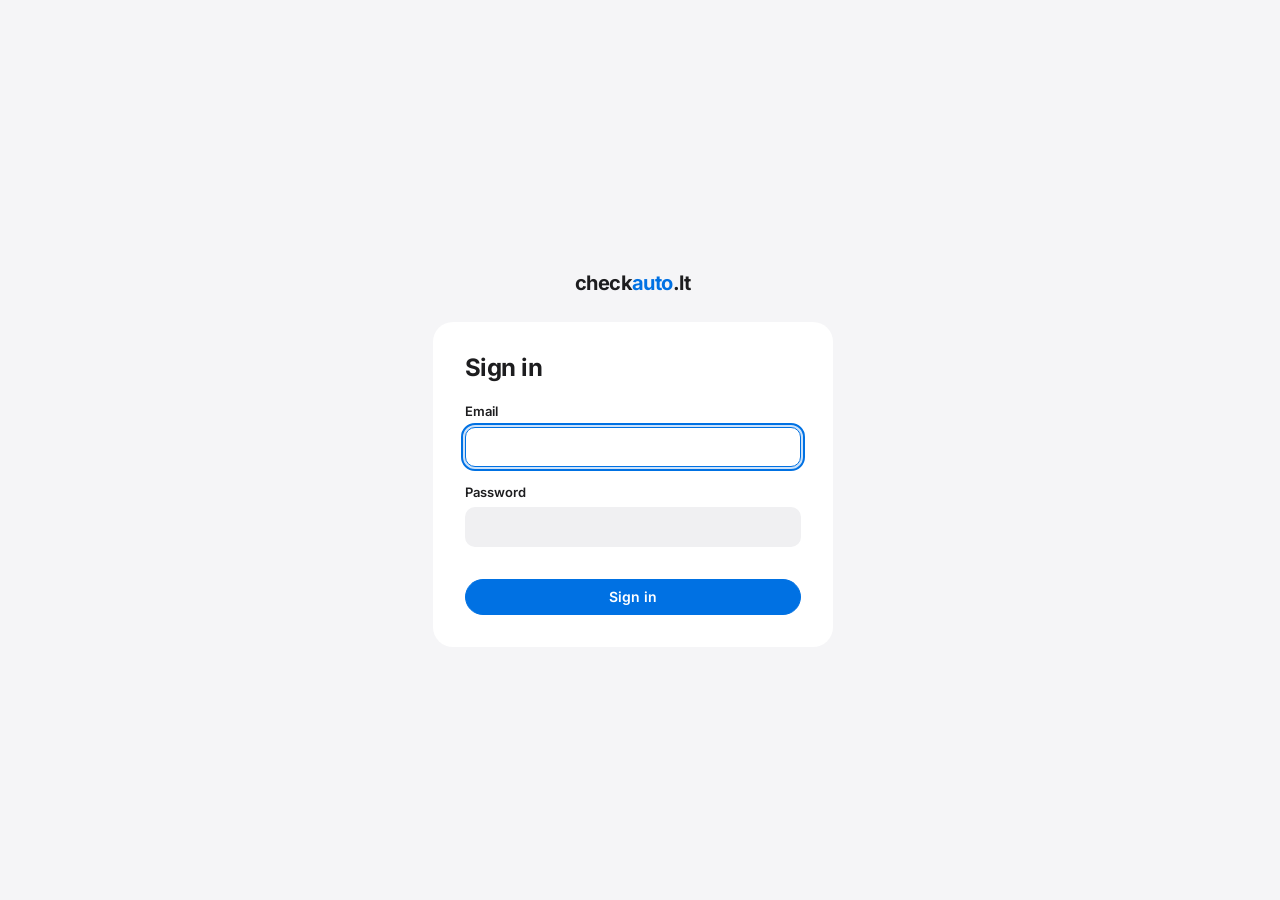
==== account/index.html @ 71b00481 "Fit company billing details to the invoice PDF; show Bill to Reading the admin-bookings function sho" ====
<!DOCTYPE html>
<html lang="en">
<head>
  <meta charset="UTF-8">
  <meta name="viewport" content="width=device-width, initial-scale=1.0">
  <meta name="robots" content="noindex, nofollow">
  <meta name="referrer" content="no-referrer">
  <meta http-equiv="Content-Security-Policy" content="default-src 'self'; base-uri 'none'; object-src 'none'; script-src 'self'; style-src 'self' 'unsafe-inline'; img-src 'self' data:; connect-src 'self' https://ddhhhieitupjixynjrry.supabase.co wss://ddhhhieitupjixynjrry.supabase.co; form-action 'self'; upgrade-insecure-requests">
  <script src="../js/frame-guard.js?v=20260730-1"></script>
  <script defer src="../js/startup-progress.js?v=20261004-4"></script>
  <title>Account · checkauto.lt</title>
  <link rel="stylesheet" href="../admin.css?v=20261106-9">
  <link rel="icon" type="image/svg+xml" href="../favicon.svg">
</head>
<body class="admin-page" data-admin-page="account">
  <a class="admin-skip-link" href="#admin-main">Skip to main content</a>
  <div class="admin-app" data-admin-app>
    <section class="admin-loading" data-admin-loading role="status" aria-live="polite" aria-busy="true" aria-label="Loading admin interface">
      <div>
        <div class="admin-brand">check<span>auto</span>.lt</div>
        <div class="admin-startup-progress" aria-hidden="true"><span data-startup-progress></span></div>
      </div>
    </section>

    <div class="admin-console" data-admin-console hidden>
      <div data-admin-shell></div>
      <main id="admin-main" tabindex="-1" data-page-root></main>
    </div>
  </div>

  <script type="module" src="../js/admin.js?v=20261106-10"></script>
</body>
</html>
---- admin.css ----
/* ==========================================================================
   checkauto.lt admin interface

   A single UI foundation for the static admin routes. The system is dense on
   pointer devices, touch-friendly on coarse pointers, and follows the browser
   appearance preference without imitating native platform chrome.

   Brand: the public site's language (Inter, warm neutrals, one blue accent,
   pill buttons, soft borderless tiles). Text links use the darker link blue
   the public site uses so they stay readable on grey surfaces.
   ========================================================================== */

/* Inter, variable 400-700, the same subsets the public site serves. */
@font-face {
  font-family: "Inter";
  font-style: normal;
  font-weight: 400 700;
  font-display: swap;
  src: url("fonts/Inter-latin-ext.woff2?v=20261105-1") format("woff2");
  unicode-range: U+0100-02BA, U+02BD-02C5, U+02C7-02CC, U+02CE-02D7, U+02DD-02FF, U+0304, U+0308, U+0329, U+1D00-1DBF, U+1E00-1E9F, U+1EF2-1EFF, U+2020, U+20A0-20AB, U+20AD-20C0, U+2113, U+2C60-2C7F, U+A720-A7FF;
}

@font-face {
  font-family: "Inter";
  font-style: normal;
  font-weight: 400 700;
  font-display: swap;
  src: url("fonts/Inter-latin.woff2?v=20261105-1") format("woff2");
  unicode-range: U+0000-00FF, U+0131, U+0152-0153, U+02BB-02BC, U+02C6, U+02DA, U+02DC, U+0304, U+0308, U+0329, U+2000-206F, U+20AC, U+2122, U+2191, U+2193, U+2212, U+2215, U+FEFF, U+FFFD;
}

:root {
  color-scheme: light;

  --admin-canvas: #f5f5f7;
  --admin-surface: #ffffff;
  --admin-surface-subtle: #f7f7f8;
  --admin-surface-hover: #efeff2;
  --admin-surface-selected: #e8f2fc;
  --admin-text: #1d1d1f;
  --admin-text-secondary: #6e6e73;
  --admin-text-tertiary: #707075;
  --admin-border: #e3e3e8;
  --admin-border-strong: #bdbdc2;
  --admin-accent: #0071e3;
  --admin-accent-hover: #0077ed;
  --admin-accent-soft: #e8f2fc;
  --admin-link: #0066cc;
  --admin-field: #f0f0f2;
  --admin-field-hover: #e8e8eb;
  --admin-on-accent: #ffffff;
  --admin-focus: #0071e3;
  --admin-danger: #c9251c;
  --admin-danger-hover: #a81e17;
  --admin-danger-soft: #ffefee;
  --admin-warning: #9a5300;
  --admin-warning-soft: #fff3e2;
  --admin-success: #1d7a36;
  --admin-success-soft: #ebf9ee;
  --admin-info: #0066cc;
  --admin-info-soft: #e8f2fc;
  --admin-backdrop: rgb(29 29 31 / 50%);

  --admin-font:
    "Inter",
    -apple-system,
    BlinkMacSystemFont,
    "Segoe UI",
    Roboto,
    Helvetica,
    Arial,
    sans-serif;
  --admin-font-mono:
    ui-monospace,
    Consolas,
    "Liberation Mono",
    monospace;

  --admin-text-xs: 0.8125rem;
  --admin-text-sm: 0.875rem;
  --admin-text-md: 1rem;
  --admin-text-lg: 1.125rem;
  --admin-text-xl: clamp(1.45rem, 2.2vw, 1.8rem);

  --admin-space-1: 0.25rem;
  --admin-space-2: 0.5rem;
  --admin-space-3: 0.875rem;
  --admin-space-4: 1.125rem;
  --admin-space-5: 1.5rem;
  --admin-space-6: 2rem;

  --admin-control-height: 2.25rem;
  --admin-control-radius: 0.5rem;
  --admin-button-radius: 980px;
  --admin-panel-radius: 0.75rem;
  --admin-tile-radius: 1.25rem;
  --admin-sidebar-width: 12.75rem;
  --admin-calendar-hour: 56px;

  --admin-shadow-popover: 0 12px 36px rgb(0 0 0 / 12%);
  --admin-shadow-modal: 0 24px 64px rgb(0 0 0 / 22%);
  --admin-ease: cubic-bezier(0.2, 0, 0, 1);
  --admin-duration: 140ms;
}

*,
*::before,
*::after {
  box-sizing: border-box;
}

html {
  min-width: 0;
  min-height: 100%;
  background: var(--admin-canvas);
  -webkit-text-size-adjust: 100%;
  text-size-adjust: 100%;
}

body {
  min-width: 0;
  min-height: 100vh;
  min-height: 100dvh;
  margin: 0;
  overflow-x: hidden;
  color: var(--admin-text);
  background: var(--admin-canvas);
  font-family: var(--admin-font);
  font-size: var(--admin-text-sm);
  line-height: 1.45;
  -webkit-font-smoothing: antialiased;
  -moz-osx-font-smoothing: grayscale;
}

/* One compact scale for every page, the dashboard included. */
body {
  --admin-text-xl: clamp(1.25rem, 2vw, 1.5rem);
  --admin-space-3: 0.75rem;
  --admin-space-4: 1rem;
  --admin-space-5: 1.25rem;
  --admin-space-6: 1.5rem;
  --admin-panel-header-padding: 0.75rem 1rem;
  --admin-panel-header-compact-padding: 0.375rem 0.75rem;
  --admin-button-weight: 600;
  --admin-segmented-button-height: 2rem;
  --admin-page-root-padding: 0.5rem 0.5rem 1.25rem;
  --admin-field-padding: 0.375rem 0.625rem;
  --admin-textarea-height: 6rem;
  --admin-data-head-padding: 0.375rem 1rem;
  --admin-row-height: 3rem;
  --admin-row-padding: 0.5rem 1rem;
  --admin-mini-item-height: 3rem;
  --admin-mini-item-padding: 0.5rem 0.75rem;
  --admin-empty-height: 5.5rem;
  --admin-empty-compact-height: 3.75rem;
  --admin-empty-compact-padding: 0.75rem;
  --admin-modal-padding: 1.25rem;
}

body.admin-modal-open,
body.admin-slot-editor-open,
body.is-nav-open {
  overflow: hidden;
}

button,
input,
textarea,
select {
  color: inherit;
  font: inherit;
}

button {
  border: 0;
}

button,
summary,
select {
  cursor: pointer;
}

button[disabled],
input[disabled],
textarea[disabled],
select[disabled] {
  cursor: not-allowed;
}

input,
textarea,
select {
  min-width: 0;
}

a {
  color: inherit;
  text-decoration: none;
}

h1,
h2,
h3,
h4,
p {
  margin: 0;
}

h1,
h2,
h3,
h4 {
  color: var(--admin-text);
  line-height: 1.2;
}

h1 {
  font-size: var(--admin-text-xl);
  font-weight: 700;
  letter-spacing: -0.025em;
}

h2 {
  font-size: var(--admin-text-lg);
  font-weight: 700;
  letter-spacing: -0.012em;
}

h3 {
  font-size: var(--admin-text-md);
  font-weight: 700;
}

h1 {
  font-weight: 700;
}

:is(h2, h3) {
  font-weight: 600;
}

p {
  color: var(--admin-text-secondary);
}

fieldset {
  min-width: 0;
  margin: 0;
  padding: 0;
  border: 0;
}

.admin-page [hidden] {
  display: none !important;
}

.admin-page :is(
  a,
  button,
  input,
  textarea,
  select,
  summary,
  [tabindex]:not([tabindex="-1"])
):focus-visible {
  outline: 2px solid var(--admin-focus);
  outline-offset: 2px;
}

.admin-page :is(input, textarea, select):focus-visible {
  border-color: var(--admin-focus);
  background-color: var(--admin-surface);
  box-shadow: 0 0 0 3px color-mix(in srgb, var(--admin-focus) 20%, transparent);
}

.admin-skip-link {
  position: fixed;
  z-index: 1000;
  inset-block-start: var(--admin-space-3);
  inset-inline-start: var(--admin-space-3);
  padding: 0.55rem 0.75rem;
  border: 1px solid var(--admin-border-strong);
  border-radius: var(--admin-control-radius);
  color: var(--admin-text);
  background: var(--admin-surface);
  font-weight: 700;
  transform: translateY(calc(-100% - 2rem));
  transition: transform var(--admin-duration) var(--admin-ease);
}

.admin-skip-link:focus {
  box-shadow: var(--admin-shadow-popover);
  transform: translateY(0);
}

/* Headings and regions that only receive focus from script get no ring. */
.admin-page [tabindex="-1"]:focus {
  outline: none;
}

/* Shell and authentication
   ========================================================================== */

.admin-page,
.admin-app,
.admin-console {
  min-height: 100vh;
  min-height: 100dvh;
}

.admin-console {
  width: 100%;
  margin-inline: 0;
  padding: 0.75rem;
  display: grid;
  grid-template-columns: var(--admin-sidebar-width) minmax(0, 1fr);
  align-items: start;
  gap: 0.75rem;
}

[data-admin-shell] {
  display: contents;
}

[data-page-root] {
  grid-column: 2;
  min-width: 0;
  padding: var(--admin-page-root-padding, var(--admin-space-3) var(--admin-space-3) var(--admin-space-6));
}

.admin-sidebar {
  grid-column: 1;
  position: sticky;
  inset-block-start: var(--admin-space-3);
  height: calc(100vh - (2 * var(--admin-space-3)));
  height: calc(100dvh - (2 * var(--admin-space-3)));
  min-height: 28rem;
  overflow-y: auto;
  overscroll-behavior: contain;
  scrollbar-gutter: stable;
  padding: 0.75rem;
  display: flex;
  flex-direction: column;
  border: 1px solid var(--admin-border);
  border-radius: var(--admin-panel-radius);
  background: var(--admin-surface);
}

.admin-brand {
  display: inline-flex;
  align-items: center;
  width: max-content;
  color: var(--admin-text);
  font-size: 1rem;
  font-weight: 700;
  letter-spacing: -0.03em;
}

.admin-brand span {
  color: var(--admin-accent);
}

.admin-sidebar-brand {
  margin: 0;
  padding-inline: 0.5rem;
}

.admin-sidebar-header {
  display: flex;
  align-items: center;
  justify-content: space-between;
  gap: var(--admin-space-1);
  margin-block-end: 0.875rem;
}

.admin-sidebar-header-actions {
  display: flex;
  align-items: center;
  gap: var(--admin-space-1);
  margin-inline-start: auto;
}

.admin-notifications-link {
  position: relative;
  flex: 0 0 auto;
}

.admin-notifications-link .admin-icon {
  width: 1.25rem;
  height: 1.25rem;
}

.admin-notifications-link.is-active,
.admin-notifications-link[aria-current="page"] {
  color: var(--admin-link);
  background: var(--admin-accent-soft);
}

.admin-notifications-link .admin-notification-badge {
  position: absolute;
  inset-block-start: -.2rem;
  inset-inline-end: -.2rem;
  min-width: 1.125rem;
  height: 1.125rem;
  padding-inline: .25rem;
  font-size: .625rem;
  line-height: 1;
  box-shadow: 0 0 0 2px var(--admin-surface);
}

.admin-sidebar .admin-sidebar-close {
  display: none;
}

.admin-sidebar-nav {
  display: grid;
  gap: 0.875rem;
}

[data-admin-owner-nav] {
  display: contents;
}

.admin-nav-group {
  display: grid;
  gap: 0.2rem;
}

.admin-nav-group-label,
.admin-nav-group h2 {
  margin: 0 0 0.25rem;
  padding-inline: var(--admin-space-2);
  color: var(--admin-text-tertiary);
  font-size: 0.75rem;
  font-weight: 600;
  line-height: 1.3;
}

.admin-nav-group a,
.admin-nav a {
  min-height: var(--admin-control-height);
  padding: 0.25rem 0.5rem;
  display: flex;
  align-items: center;
  border: 1px solid transparent;
  border-radius: var(--admin-control-radius);
  color: var(--admin-text-secondary);
  font-weight: 600;
  transition:
    color var(--admin-duration) var(--admin-ease),
    background-color var(--admin-duration) var(--admin-ease);
}

.admin-nav-group a:hover,
.admin-nav a:hover {
  color: var(--admin-text);
  background: var(--admin-surface-hover);
}

.admin-nav-group a.is-active,
.admin-nav-group a[aria-current="page"],
.admin-nav a.is-active,
.admin-nav a[aria-current="page"] {
  color: var(--admin-link);
  background: var(--admin-accent-soft);
}

.admin-nav-unavailable {
  min-height: var(--admin-control-height);
  padding: 0.25rem 0.5rem;
  display: flex;
  align-items: center;
  justify-content: space-between;
  gap: var(--admin-space-1);
  color: var(--admin-text-tertiary);
}

.admin-nav-unavailable-label {
  padding: 0;
  color: inherit;
  background: transparent;
  font-weight: 600;
  text-align: start;
}

.admin-nav-info-wrap {
  position: relative;
  display: inline-flex;
  align-items: center;
}

.admin-nav-info {
  width: 1.75rem;
  height: 1.75rem;
  padding: 0;
  display: inline-grid;
  place-items: center;
  border-radius: var(--admin-control-radius);
  color: var(--admin-text-tertiary);
  background: transparent;
  cursor: help;
}

.admin-nav-info .admin-icon {
  width: 1rem;
  height: 1rem;
}

.admin-nav-info:hover,
.admin-nav-info:focus-visible {
  color: var(--admin-text);
  background: var(--admin-surface-hover);
}

.admin-nav-info-tip {
  position: absolute;
  z-index: 5;
  inset-block-start: calc(100% + 0.15rem);
  inset-inline-end: 0;
  width: max-content;
  max-width: 10rem;
  padding: 0.35rem 0.5rem;
  visibility: hidden;
  border: 1px solid var(--admin-border-strong);
  border-radius: var(--admin-control-radius);
  color: var(--admin-text);
  background: var(--admin-surface);
  box-shadow: var(--admin-shadow-popover);
  font-size: var(--admin-text-xs);
  font-weight: 600;
  pointer-events: none;
}

.admin-nav-info-wrap:is(:hover, :focus-within) .admin-nav-info-tip {
  visibility: visible;
}

.admin-sidebar-account {
  position: relative;
  margin-block-start: auto;
  padding-block-start: 0.75rem;
  border-block-start: 1px solid var(--admin-border);
}

.admin-shell-actions {
  display: grid;
  grid-template-columns: minmax(0, 1fr) auto;
  align-items: center;
  gap: var(--admin-space-1);
}

.admin-account-trigger.admin-button {
  min-width: 0;
  padding-inline: var(--admin-space-2);
  justify-content: flex-start;
  color: var(--admin-text);
}

.admin-account-trigger [data-admin-user] {
  min-width: 0;
  overflow: hidden;
  text-overflow: ellipsis;
  white-space: nowrap;
}

.admin-account-chevron {
  display: flex;
  margin-inline-start: auto;
  color: var(--admin-text-tertiary);
  transform: rotate(-90deg);
}

.admin-account-trigger[aria-expanded="true"] {
  background: var(--admin-surface-hover);
}

.admin-account-trigger[aria-expanded="true"] .admin-account-chevron {
  transform: rotate(90deg);
}

.admin-account-menu {
  position: absolute;
  z-index: 2;
  inset-inline: 0;
  inset-block-end: calc(100% - var(--admin-space-4) + var(--admin-space-2));
  padding: var(--admin-space-1);
  display: grid;
  gap: 0.125rem;
  border: 1px solid var(--admin-border);
  border-radius: var(--admin-panel-radius);
  background: var(--admin-surface);
  box-shadow: var(--admin-shadow-popover);
}

.admin-account-menu-item {
  width: 100%;
  min-height: var(--admin-control-height);
  padding: 0.5rem var(--admin-space-2);
  display: flex;
  align-items: center;
  gap: var(--admin-space-2);
  border: 0;
  border-radius: var(--admin-control-radius);
  color: var(--admin-text);
  background: transparent;
  font: inherit;
  text-align: start;
  cursor: pointer;
}

.admin-account-menu-item:hover,
.admin-account-menu-item:focus-visible {
  background: var(--admin-surface-hover);
}

.admin-account-menu-item:active {
  background: var(--admin-surface-selected);
}

.admin-account-menu-item[data-admin-logout] {
  color: var(--admin-danger);
}

.admin-sync-state.admin-button {
  border-color: transparent;
  border-radius: 50%;
  color: var(--admin-success);
  background: transparent;
}

.admin-sync-state:hover {
  background: var(--admin-success-soft);
}

.admin-sync-state[data-state="loading"] {
  color: var(--admin-info);
  cursor: progress;
}

.admin-sync-state[data-state="loading"]:hover {
  background: var(--admin-info-soft);
}

.admin-sync-state[data-state="error"] {
  color: var(--admin-danger);
}

.admin-sync-state[data-state="error"]:hover {
  background: var(--admin-danger-soft);
}

.admin-sync-state [data-sync-icon] {
  display: none;
}

.admin-sync-state[data-state="synced"] [data-sync-icon="synced"],
.admin-sync-state[data-state="loading"] [data-sync-icon="loading"],
.admin-sync-state[data-state="error"] [data-sync-icon="error"] {
  display: flex;
}

.admin-sync-state [data-sync-icon] .admin-icon {
  width: 1.125rem;
  height: 1.125rem;
  flex-basis: 1.125rem;
}

.admin-sync-state[data-state="loading"] [data-sync-icon] .admin-icon {
  animation: admin-spin 1s linear infinite reverse;
}

.admin-sync-announcement {
  position: absolute;
  width: 1px;
  height: 1px;
  overflow: hidden;
  clip-path: inset(50%);
  white-space: nowrap;
}

.admin-icon-settings {
  -webkit-mask-image: url("icons/settings.svg");
  mask-image: url("icons/settings.svg");
}

.admin-mobile-header,
.admin-sidebar-scrim {
  display: none;
}

.admin-loading,
.admin-login {
  min-height: 100vh;
  min-height: 100dvh;
  padding: 1rem;
  display: grid;
  place-items: center;
}

.admin-loading > div {
  width: min(100%, 22rem);
  padding: var(--admin-space-5);
  border: 1px solid var(--admin-border);
  border-radius: var(--admin-panel-radius);
  background: var(--admin-surface);
}

.admin-loading p {
  margin-block-start: var(--admin-space-2);
}

.admin-loading h1 {
  margin: var(--admin-space-5) 0 0;
  font-size: var(--admin-text-xl);
}

.admin-loading .admin-button {
  margin-block-start: var(--admin-space-4);
}

.admin-loading[data-admin-loading] > div {
  width: 9rem;
  max-width: 100%;
  padding: 0;
  border: 0;
  border-radius: 0;
  background: transparent;
  display: grid;
  justify-items: center;
  gap: 1rem;
}

.admin-startup-progress {
  width: 100%;
  height: 2px;
  overflow: hidden;
  border-radius: 1px;
  background: var(--admin-border);
}

.admin-startup-progress > span {
  display: block;
  width: 100%;
  height: 100%;
  background: var(--admin-accent);
  transform: scaleX(.04);
  transform-origin: left;
  transition: transform 160ms linear;
}

:dir(rtl) .admin-startup-progress > span {
  transform-origin: right;
}

.admin-login-page {
  background: var(--admin-canvas);
}

/* Sign-in, two-step and reset: the wordmark above one borderless card,
   one heading per step, full-width actions stacked under the fields. */
.admin-login-stack {
  width: min(100%, 25rem);
  display: grid;
  gap: 1.5rem;
}

.admin-login-brand {
  justify-self: center;
  font-size: 1.25rem;
}

.admin-login-panel {
  min-width: 0;
  padding: clamp(1.25rem, 5vw, 2rem);
  border-radius: var(--admin-tile-radius);
  background: var(--admin-surface);
}

.admin-login-panel h1 {
  margin: 0;
  font-size: 1.5rem;
  letter-spacing: -0.02em;
}

.admin-login-session {
  margin: var(--admin-space-2) 0 0;
  color: var(--admin-text-secondary);
}

.admin-login-panel form {
  margin-block-start: 1.25rem;
  display: grid;
  gap: 1rem;
}

.admin-login-panel form > .admin-button,
.admin-mfa-actions .admin-button {
  width: 100%;
}

.admin-mfa-step > p {
  margin: var(--admin-space-2) 0 0;
  color: var(--admin-text-secondary);
  line-height: 1.55;
}

.admin-password-guidance {
  margin: calc(var(--admin-space-2) * -1) 0 0;
  color: var(--admin-text-secondary);
  font-size: var(--admin-text-xs);
}

/* The code stays on white in dark mode so phones can read it. */
.admin-mfa-qr {
  width: min(100%, 12rem);
  aspect-ratio: 1;
  margin: 1.25rem auto 0;
  padding: var(--admin-space-3);
  display: grid;
  place-items: center;
  border-radius: 0.75rem;
  background: #fff;
}

.admin-mfa-qr img {
  width: 100%;
  height: auto;
  display: block;
}

.admin-mfa-manual {
  margin-block-start: var(--admin-space-3);
  text-align: center;
}

.admin-mfa-manual summary {
  min-height: var(--admin-control-height);
  display: inline-flex;
  align-items: center;
  color: var(--admin-link);
  font-size: var(--admin-text-sm);
  font-weight: 600;
  cursor: pointer;
}

.admin-mfa-secret {
  min-width: 0;
  margin-block-start: var(--admin-space-2);
  display: flex;
  align-items: center;
  gap: var(--admin-space-2);
  text-align: start;
}

.admin-mfa-secret code {
  min-width: 0;
  flex: 1;
  padding: 0.625rem 0.75rem;
  overflow-wrap: anywhere;
  border-radius: var(--admin-control-radius);
  background: var(--admin-field);
  color: var(--admin-text);
  font-family: var(--admin-font-mono);
  font-size: var(--admin-text-xs);
}

.admin-mfa-trust {
  align-items: start !important;
}

.admin-mfa-trust input {
  margin-block-start: 0.15rem;
}

.admin-mfa-actions {
  display: grid;
  gap: var(--admin-space-2);
}

.admin-mfa-code-list {
  margin: 1.25rem 0 0;
  padding: 1rem 1rem 1rem 2.5rem;
  display: grid;
  grid-template-columns: repeat(2, minmax(0, 1fr));
  gap: 0.625rem 2.5rem;
  border-radius: 0.75rem;
  background: var(--admin-field);
}

.admin-mfa-code-list li {
  min-width: 0;
  font-family: var(--admin-font-mono);
  font-size: var(--admin-text-sm);
  font-variant-numeric: tabular-nums;
  line-height: 1.4;
  overflow-wrap: anywhere;
}

.admin-mfa-code-list li::marker {
  color: var(--admin-text-tertiary);
  font-family: var(--admin-font);
  font-size: var(--admin-text-xs);
}

.admin-mfa-code-tools {
  margin-block-start: var(--admin-space-3);
  display: grid;
  grid-template-columns: repeat(2, minmax(0, 1fr));
  gap: var(--admin-space-2);
}

.admin-mfa-acknowledge {
  margin-block-start: 1rem;
  align-items: start !important;
}

.admin-mfa-acknowledge input {
  margin-block-start: 0.15rem;
}

[data-admin-mfa-codes] > .admin-mfa-actions {
  margin-block-start: 1rem;
}

[data-admin-mfa-codes] > .admin-status:not(:empty) {
  margin-block-start: var(--admin-space-3);
}

/* When the codes failed to arrive only the error and "Create new codes" show. */
.admin-mfa-code-list:empty,
[data-admin-mfa-codes]:has(.admin-mfa-code-list:empty) .admin-mfa-code-tools,
[data-admin-mfa-codes]:has(.admin-mfa-code-list:empty) .admin-mfa-acknowledge,
[data-admin-mfa-codes]:has(.admin-mfa-code-list:empty) > p:not(.admin-status) {
  display: none !important;
}

[data-admin-mfa-codes] > .admin-status:first-child:not(:empty) {
  margin-block: 1rem;
}

@media (max-width: 22rem) {
  .admin-mfa-code-list {
    grid-template-columns: minmax(0, 1fr);
  }
}

/* Buttons, icons, fields, and filters
   ========================================================================== */

.admin-button {
  min-width: 0;
  min-height: var(--admin-control-height);
  padding: 0.35rem 0.9rem;
  display: inline-flex;
  flex: 0 0 auto;
  align-items: center;
  justify-content: center;
  gap: 0.4rem;
  overflow: visible;
  border: 1px solid transparent;
  border-radius: var(--admin-button-radius);
  color: var(--admin-text);
  background: transparent;
  font-size: var(--admin-text-sm);
  font-weight: var(--admin-button-weight, 600);
  line-height: 1;
  text-align: center;
  text-overflow: clip;
  white-space: nowrap;
  transition:
    color var(--admin-duration) var(--admin-ease),
    background-color var(--admin-duration) var(--admin-ease),
    border-color var(--admin-duration) var(--admin-ease),
    transform var(--admin-duration) var(--admin-ease);
}

.admin-button:not([disabled]):active,
.admin-segmented button:not([disabled]):active,
.admin-preview-close:not([disabled]):active {
  transform: translateY(1px);
}

.admin-button-primary {
  color: var(--admin-on-accent);
  background: var(--admin-accent);
  border-color: var(--admin-accent);
}

.admin-button-primary:hover {
  background: var(--admin-accent-hover);
  border-color: var(--admin-accent-hover);
}

.admin-button-secondary {
  color: var(--admin-text);
  background: var(--admin-surface);
  border-color: var(--admin-border-strong);
}

.admin-button-secondary:hover {
  background: var(--admin-surface-hover);
  border-color: var(--admin-text-tertiary);
}

.admin-button-ghost {
  color: var(--admin-text-secondary);
  background: transparent;
  border-color: transparent;
}

.admin-button-ghost:hover {
  color: var(--admin-text);
  background: var(--admin-surface-hover);
}

.admin-button-danger {
  color: var(--admin-danger);
  background: var(--admin-surface);
  border-color: color-mix(in srgb, var(--admin-danger) 38%, var(--admin-border));
}

.admin-button-danger:hover {
  color: var(--admin-danger-hover);
  background: var(--admin-danger-soft);
  border-color: var(--admin-danger);
}

.admin-button[disabled] {
  opacity: 0.5;
}

.admin-button::before {
  content: "";
  display: none;
  width: 0.85rem;
  height: 0.85rem;
  flex: 0 0 0.85rem;
  border: 2px solid currentColor;
  border-inline-end-color: transparent;
  border-radius: 50%;
}

.admin-button.is-loading::before {
  display: block;
  animation: admin-spin 700ms linear infinite;
}

@keyframes admin-spin {
  to {
    transform: rotate(1turn);
  }
}

.admin-icon-button,
.admin-preview-close {
  width: var(--admin-control-height);
  min-width: var(--admin-control-height);
  height: var(--admin-control-height);
  min-height: var(--admin-control-height);
  padding: 0;
  display: inline-grid;
  place-items: center;
  line-height: 0;
}

.admin-icon {
  width: 1rem;
  height: 1rem;
  flex: 0 0 1rem;
  display: inline-block;
  background: currentColor;
  -webkit-mask-position: center;
  mask-position: center;
  -webkit-mask-repeat: no-repeat;
  mask-repeat: no-repeat;
  -webkit-mask-size: contain;
  mask-size: contain;
}

.admin-icon-arrow-left {
  -webkit-mask-image: url("icons/arrow-left.svg");
  mask-image: url("icons/arrow-left.svg");
}

.admin-icon-bell {
  -webkit-mask-image: url("icons/bell.svg");
  mask-image: url("icons/bell.svg");
}

.admin-icon-alert-circle {
  -webkit-mask-image: url("icons/alert-circle.svg");
  mask-image: url("icons/alert-circle.svg");
}

.admin-icon-calendar-event {
  -webkit-mask-image: url("icons/calendar-event.svg");
  mask-image: url("icons/calendar-event.svg");
}

.admin-icon-circle-check {
  -webkit-mask-image: url("icons/circle-check.svg");
  mask-image: url("icons/circle-check.svg");
}

.admin-icon-chevron-left {
  -webkit-mask-image: url("icons/chevron-left.svg");
  mask-image: url("icons/chevron-left.svg");
}

.admin-icon-chevron-right {
  -webkit-mask-image: url("icons/chevron-right.svg");
  mask-image: url("icons/chevron-right.svg");
}

.admin-icon-logout {
  -webkit-mask-image: url("icons/logout-2.svg");
  mask-image: url("icons/logout-2.svg");
}

.admin-icon-external-link {
  -webkit-mask-image: url("icons/external-link.svg");
  mask-image: url("icons/external-link.svg");
}

.admin-icon-file-invoice {
  -webkit-mask-image: url("icons/file-invoice.svg");
  mask-image: url("icons/file-invoice.svg");
}

.admin-icon-info-circle {
  -webkit-mask-image: url("icons/info-circle.svg");
  mask-image: url("icons/info-circle.svg");
}

.admin-icon-mail {
  -webkit-mask-image: url("icons/mail.svg");
  mask-image: url("icons/mail.svg");
}

.admin-icon-map-pin {
  -webkit-mask-image: url("icons/map-pin.svg");
  mask-image: url("icons/map-pin.svg");
}

.admin-icon-menu {
  -webkit-mask-image: url("icons/menu-2.svg");
  mask-image: url("icons/menu-2.svg");
}

.admin-icon-plus {
  -webkit-mask-image: url("icons/plus.svg");
  mask-image: url("icons/plus.svg");
}

.admin-icon-pencil {
  -webkit-mask-image: url("icons/pencil.svg");
  mask-image: url("icons/pencil.svg");
}

.admin-icon-phone {
  -webkit-mask-image: url("icons/phone.svg");
  mask-image: url("icons/phone.svg");
}

.admin-icon-refresh {
  -webkit-mask-image: url("icons/refresh.svg");
  mask-image: url("icons/refresh.svg");
}

.admin-icon-refund {
  -webkit-mask-image: url("icons/refund.svg");
  mask-image: url("icons/refund.svg");
}

.admin-icon-history {
  -webkit-mask-image: url("icons/history.svg");
  mask-image: url("icons/history.svg");
}

.admin-icon-send {
  -webkit-mask-image: url("icons/send.svg");
  mask-image: url("icons/send.svg");
}

.admin-icon-sort-ascending {
  -webkit-mask-image: url("icons/sort-ascending.svg");
  mask-image: url("icons/sort-ascending.svg");
}

.admin-icon-sort-descending {
  -webkit-mask-image: url("icons/sort-descending.svg");
  mask-image: url("icons/sort-descending.svg");
}

.admin-icon-x {
  -webkit-mask-image: url("icons/x.svg");
  mask-image: url("icons/x.svg");
}

.admin-icon-dots {
  -webkit-mask-image: url("icons/dots.svg");
  mask-image: url("icons/dots.svg");
}

.admin-icon-user {
  -webkit-mask-image: url("icons/user.svg");
  mask-image: url("icons/user.svg");
}

.admin-action-buttons,
.admin-page-actions {
  min-width: 0;
  display: flex;
  align-items: center;
  justify-content: flex-end;
  gap: var(--admin-space-2);
  flex-wrap: wrap;
}

.admin-segmented {
  width: max-content;
  max-width: 100%;
  min-width: 0;
  padding: 0.125rem;
  display: inline-flex;
  flex: 0 0 auto;
  align-items: center;
  gap: 0.125rem;
  overflow-x: auto;
  overscroll-behavior-inline: contain;
  border: 0;
  border-radius: var(--admin-button-radius);
  background: color-mix(in srgb, var(--admin-text) 6%, var(--admin-surface));
  scrollbar-width: none;
}

.admin-segmented::-webkit-scrollbar {
  display: none;
}

.admin-segmented button {
  min-width: max-content;
  min-height: var(--admin-segmented-button-height, 1.75rem);
  padding: 0.3rem 0.75rem;
  display: inline-flex;
  flex: 0 0 auto;
  align-items: center;
  justify-content: center;
  border: 0;
  border-radius: var(--admin-button-radius);
  color: var(--admin-text-secondary);
  background: transparent;
  font-size: var(--admin-text-xs);
  font-weight: 700;
  line-height: 1;
  white-space: nowrap;
  transition:
    color var(--admin-duration) var(--admin-ease),
    background-color var(--admin-duration) var(--admin-ease),
    transform var(--admin-duration) var(--admin-ease);
}

.admin-segmented button:hover {
  color: var(--admin-text);
}

.admin-auth-form-skeleton {
  min-width: 0;
  margin-block-start: var(--admin-space-4);
}

.admin-auth-form-skeleton > div {
  display: grid;
  gap: var(--admin-space-3);
}

.admin-auth-form-skeleton .admin-skeleton-control:last-child {
  width: min(100%, 9rem);
  margin-block-start: var(--admin-space-2);
}

.admin-segmented button.is-active,
.admin-segmented button[aria-pressed="true"],
.admin-segmented button[aria-selected="true"] {
  color: var(--admin-text);
  background: var(--admin-surface);
  box-shadow: 0 1px 3px rgb(0 0 0 / 12%), 0 0 0 0.5px rgb(0 0 0 / 4%);
}

.admin-segmented button[disabled] {
  opacity: 0.5;
}

.admin-segmented button.admin-segmented-icon {
  width: 1.75rem;
  min-width: 1.75rem;
  padding-inline: 0;
}

[data-admin-booking-sort] .admin-segmented-icon {
  display: inline-grid;
  place-items: center;
  overflow: hidden;
  font-size: 0;
  line-height: 0;
}

[data-admin-booking-sort] .admin-segmented-icon > .admin-icon {
  display: none;
}

[data-admin-booking-sort] .admin-segmented-icon::before {
  content: "";
  width: 1rem;
  height: 1rem;
  display: block;
  background: currentColor;
  -webkit-mask-position: center;
  mask-position: center;
  -webkit-mask-repeat: no-repeat;
  mask-repeat: no-repeat;
  -webkit-mask-size: contain;
  mask-size: contain;
}

[data-admin-booking-sort] [data-booking-sort="asc"]::before {
  -webkit-mask-image: url("icons/sort-ascending.svg");
  mask-image: url("icons/sort-ascending.svg");
}

[data-admin-booking-sort] [data-booking-sort="desc"]::before {
  -webkit-mask-image: url("icons/sort-descending.svg");
  mask-image: url("icons/sort-descending.svg");
}

.admin-login-panel label,
.admin-slot-form label,
.admin-day-schedule-form label,
.admin-action-form label,
.admin-repeat label,
.admin-search {
  min-width: 0;
  display: grid;
  gap: 0.35rem;
  color: var(--admin-text);
  font-size: var(--admin-text-xs);
  font-weight: 600;
}

/* Every text field, select and textarea is filled. :where keeps the
   specificity low so components can still adjust size or padding. */
.admin-page :where(
  input:not([type="checkbox"], [type="radio"], [type="range"], [type="hidden"], [type="file"], [type="color"], [type="submit"], [type="button"]),
  select,
  textarea
) {
  width: 100%;
  min-height: 2.5rem;
  padding: var(--admin-field-padding, 0.5rem 0.75rem);
  border: 1px solid transparent;
  border-radius: 0.625rem;
  color: var(--admin-text);
  background: var(--admin-field);
  line-height: 1.2;
  transition:
    background-color var(--admin-duration) var(--admin-ease),
    border-color var(--admin-duration) var(--admin-ease),
    box-shadow var(--admin-duration) var(--admin-ease);
}

.admin-page :is(input:not([type="checkbox"]):not([type="radio"]):not([type="range"]), select, textarea):not(:disabled):hover {
  background-color: var(--admin-field-hover);
}

.admin-action-form textarea {
  min-height: var(--admin-textarea-height, 8.5rem);
  resize: vertical;
  line-height: 1.45;
}

.admin-field-label {
  min-width: 0;
  display: inline-flex;
  align-items: baseline;
  gap: 0.2rem;
}

.admin-required-marker {
  color: var(--admin-text-tertiary);
  font-weight: 500;
  line-height: 1;
}

.admin-form-plain .admin-required-marker {
  display: none;
}

.admin-page :is(input, textarea, select)::placeholder {
  color: var(--admin-text-tertiary);
  opacity: 1;
}

.admin-page :is(input, textarea, select)[aria-invalid="true"] {
  border-color: var(--admin-danger);
  box-shadow: 0 0 0 2px color-mix(in srgb, var(--admin-danger) 18%, transparent);
}

.admin-page :is(input[type="checkbox"], input[type="radio"]) {
  accent-color: var(--admin-accent);
}

.admin-select-wrap {
  min-width: 0;
  display: block;
}

.admin-select-wrap select,
.admin-select-wrap select.is-customized {
  position: static;
  inset: auto;
  opacity: 1;
  pointer-events: auto;
  appearance: auto;
}

.admin-select-wrap::after,
.admin-select-wrap.has-custom-select::after,
.admin-custom-select,
.admin-date-picker-widget {
  display: none !important;
}

.admin-date-jump {
  min-width: 0;
  display: inline-flex;
  align-items: center;
  gap: 0.4rem;
  color: var(--admin-text-secondary);
  font-size: var(--admin-text-xs);
  font-weight: 600;
  white-space: nowrap;
}

.admin-date-jump input {
  width: 8.5rem;
  min-height: var(--admin-control-height);
  padding-block: 0.25rem;
}

.admin-search {
  width: min(100%, 28rem);
  margin: 0;
}

.admin-search input[type="search"] {
  appearance: none;
}

/* Password reset
   ========================================================================== */

.admin-reset-result {
  margin-block-start: var(--admin-space-3);
  display: grid;
  gap: var(--admin-space-2);
}

.admin-reset-result h2 {
  margin: 0;
  font-size: var(--admin-text-md);
}

.admin-reset-result p {
  margin: 0;
  color: var(--admin-text-secondary);
}

.admin-reset-result .admin-button {
  width: 100%;
  margin-block-start: var(--admin-space-3);
}

/* Page hierarchy and work surfaces
   ========================================================================== */

.admin-page-title {
  min-width: 0;
  display: flex;
  align-items: baseline;
  gap: var(--admin-space-3);
  flex-wrap: wrap;
}

.admin-count {
  color: var(--admin-text-secondary);
  font-size: var(--admin-text-xs);
  font-weight: 600;
}

/* Page-shaped loading states
   ========================================================================== */

.admin-skeleton {
  display: block;
  border-radius: 0.32rem;
  background: color-mix(in srgb, var(--admin-text-tertiary) 22%, var(--admin-surface-subtle));
  opacity: 0.38;
  animation: admin-skeleton-pulse 1.9s var(--admin-ease) infinite;
  animation-delay: var(--admin-skeleton-delay, 0ms);
}

@keyframes admin-skeleton-pulse {
  0%,
  100% {
    opacity: 0.38;
  }

  50% {
    opacity: 1;
  }
}

[data-page-root][data-load-state="error"] .admin-skeleton {
  opacity: 0.3;
  animation: none;
}

.admin-skeleton-line {
  width: 100%;
  height: 0.68rem;
}

.admin-skeleton-line-short {
  width: min(100%, 5rem);
}

.admin-skeleton-line-medium {
  width: min(100%, 8rem);
}

.admin-skeleton-line-wide {
  width: min(100%, 12rem);
}

.admin-skeleton-count {
  width: 4.75rem;
  height: 0.65rem;
}

.admin-skeleton-pill {
  width: 5.25rem;
  height: 1.2rem;
  border-radius: 999px;
}

.admin-skeleton-number {
  width: 1.35rem;
  height: 1.35rem;
}

.admin-skeleton-primary {
  display: grid;
  gap: 0.38rem;
}

.admin-skeleton-row {
  pointer-events: none;
}

.admin-skeleton-row:hover {
  background: var(--admin-surface);
}

.admin-skeleton-tile {
  min-height: 5.65rem;
  pointer-events: none;
  align-content: center;
  gap: 0.5rem;
}

.admin-skeleton-amount {
  width: 6rem;
  height: 1.25rem;
}

/* The count under a page title keeps one text line of height while loading. */
.admin-page-header .admin-page-meta {
  min-height: 1.45em;
}

.admin-page-header .admin-page-meta > .admin-skeleton {
  margin-block-start: 0.4em;
}

.admin-skeleton-stat {
  pointer-events: none;
}

.admin-skeleton-mini-item {
  pointer-events: none;
}

.admin-skeleton-account-name {
  width: min(42vw, 13rem);
  height: 1.15rem;
}

.admin-skeleton-account-email {
  width: min(54vw, 17rem);
  height: 0.9rem;
}

.admin-skeleton-control {
  width: 100%;
  height: var(--admin-control-height);
  border-radius: var(--admin-control-radius);
}

.admin-skeleton-control-tall {
  height: 5.25rem;
}

.admin-skeleton-square {
  width: 1rem;
  height: 1rem;
  border-radius: 0.25rem;
}

.admin-skeleton-form-grid {
  min-width: 0;
  padding: var(--admin-space-5);
  display: grid;
  grid-template-columns: repeat(2, minmax(0, 1fr));
  gap: var(--admin-space-4);
}

.admin-skeleton-field {
  min-width: 0;
  display: grid;
  align-content: start;
  gap: 0.45rem;
}

.admin-skeleton-field-wide {
  grid-column: 1 / -1;
}

.admin-skeleton-confirmation {
  min-width: 0;
  padding: var(--admin-space-5);
  display: grid;
  gap: var(--admin-space-5);
}

.admin-skeleton-confirmation-settings {
  display: grid;
  grid-template-columns: minmax(12rem, 18rem) minmax(12rem, 1fr);
  align-items: end;
  gap: var(--admin-space-4);
}

.admin-skeleton-confirmation-week {
  display: grid;
  gap: var(--admin-space-2);
}

.admin-skeleton-confirmation-day {
  min-width: 0;
  min-height: 3.7rem;
  padding: var(--admin-space-2);
  display: grid;
  grid-template-columns: 1rem minmax(7rem, 1fr) minmax(7.5rem, 0.45fr) minmax(7.5rem, 0.45fr);
  align-items: center;
  gap: var(--admin-space-3);
  border: 1px solid var(--admin-border);
  border-radius: var(--admin-control-radius);
  background: var(--admin-surface-subtle);
}

.admin-skeleton-calendar-range {
  width: min(100%, 8rem);
}

.admin-calendar-skeleton {
  min-width: 0;
  background: var(--admin-surface);
}

.admin-skeleton-calendar-scroll {
  width: 100%;
  overflow: hidden;
}

.admin-skeleton-calendar-grid {
  min-width: 48rem;
}

.admin-skeleton-calendar-head {
  min-height: 2.4rem;
  padding-inline: 0.55rem;
  display: grid;
  grid-template-columns: 3.05rem repeat(7, minmax(0, 1fr));
  align-items: center;
  gap: 0.75rem;
  border-block-end: 1px solid var(--admin-border);
}

.admin-skeleton-calendar-label {
  width: min(100%, 3.3rem);
  height: 0.62rem;
  justify-self: center;
}

.admin-skeleton-calendar-body {
  min-height: 27rem;
  display: grid;
  grid-template-columns: 3.6rem minmax(0, 1fr);
}

.admin-skeleton-calendar-times {
  padding: 1.4rem 0.55rem;
  display: grid;
  align-content: space-between;
  border-inline-end: 1px solid var(--admin-border);
  background: var(--admin-surface-subtle);
}

.admin-skeleton-calendar-time {
  width: 2rem;
  height: 0.48rem;
}

.admin-skeleton-calendar-days {
  display: grid;
  grid-template-columns: repeat(7, minmax(0, 1fr));
}

.admin-skeleton-calendar-day {
  min-width: 0;
  padding: 2.25rem 0.38rem 0.5rem;
  border-inline-start: 1px solid var(--admin-border);
  background:
    repeating-linear-gradient(
      to bottom,
      transparent 0,
      transparent calc(var(--admin-calendar-hour) - 1px),
      var(--admin-border) calc(var(--admin-calendar-hour) - 1px),
      var(--admin-border) var(--admin-calendar-hour)
    );
}

.admin-skeleton-calendar-day:first-child {
  border-inline-start: 0;
}

.admin-skeleton-calendar-event {
  width: 100%;
  height: 3.25rem;
  margin-block-end: 3.2rem;
  border-radius: 0.35rem;
}

.admin-skeleton-calendar-event-2 {
  height: 4.6rem;
  margin-block-start: 2rem;
}

.admin-skeleton-calendar-event-3 {
  height: 2.6rem;
  margin-block-start: 5rem;
}

.admin-skeleton-calendar-agenda {
  display: none;
}

.admin-skeleton-agenda-row {
  min-height: 4rem;
  padding: var(--admin-space-3);
  display: grid;
  grid-template-columns: 5rem minmax(0, 1fr) auto;
  align-items: center;
  gap: var(--admin-space-3);
  border-block-end: 1px solid var(--admin-border);
}

.admin-skeleton-agenda-copy {
  min-width: 0;
  display: grid;
  gap: 0.38rem;
}

.admin-load-feedback {
  min-height: 3rem;
  margin-block-end: var(--admin-space-3);
  padding: 0.65rem var(--admin-space-3);
  display: flex;
  align-items: center;
  justify-content: space-between;
  gap: var(--admin-space-3);
  border: 1px solid color-mix(in srgb, var(--admin-danger) 28%, var(--admin-border));
  border-radius: var(--admin-panel-radius);
  color: var(--admin-danger);
  background: color-mix(in srgb, var(--admin-danger-soft) 58%, var(--admin-surface));
  font-weight: 600;
}

[data-page-root][aria-busy="true"] :is(.admin-segmented button, .admin-date-jump input):disabled {
  opacity: 0.48;
}

.admin-panel {
  min-width: 0;
  overflow: hidden;
  border: 1px solid var(--admin-border);
  border-radius: var(--admin-panel-radius);
  background: var(--admin-surface);
}

.admin-panel-header {
  min-width: 0;
  padding: var(--admin-panel-header-padding, var(--admin-space-4) var(--admin-space-5));
  display: flex;
  align-items: center;
  justify-content: space-between;
  gap: var(--admin-space-3);
  flex-wrap: wrap;
  border-block-end: 1px solid var(--admin-border);
}

.admin-panel-header.admin-panel-header-compact {
  min-height: 2.75rem;
  padding: var(--admin-panel-header-compact-padding, var(--admin-space-2) var(--admin-space-4));
}

.admin-marketing-workspace-header h1 {
  font-size: 1.05rem;
  letter-spacing: -0.015em;
}

.admin-search-compact {
  display: block;
}

.admin-search-compact > span {
  position: absolute;
  width: 1px;
  height: 1px;
  overflow: hidden;
  clip-path: inset(50%);
  white-space: nowrap;
}

.admin-availability-calendar-layout,
.admin-customer-layout,
.admin-marketing-layout,
.admin-campaign-layout {
  min-width: 0;
}

.admin-availability-calendar-layout,
.admin-customer-layout {
  display: block;
}

.admin-marketing-layout {
  display: grid;
  grid-template-columns: minmax(0, 1.35fr) minmax(18rem, 0.65fr);
  gap: var(--admin-space-3);
  align-items: start;
}

.admin-marketing-compose,
.admin-marketing-history-panel {
  min-width: 0;
}

.admin-marketing-compose > .admin-action-form {
  margin-inline: var(--admin-space-4);
}

.admin-marketing-compose > .admin-action-form {
  margin-block: var(--admin-space-4);
}

.admin-marketing-history-panel .admin-mini-list {
  max-height: calc(100vh - 12rem);
  max-height: calc(100dvh - 12rem);
  padding: var(--admin-space-3);
  overflow-y: auto;
}

.admin-stats {
  min-width: 0;
  margin: 0;
  display: grid;
  grid-template-columns: repeat(3, minmax(0, 1fr));
}

.admin-stat {
  min-width: 0;
  min-height: 2.75rem;
  padding: var(--admin-space-2) var(--admin-space-3);
  display: grid;
  grid-template-columns: minmax(0, 1fr) auto;
  align-items: center;
  gap: var(--admin-space-2);
}

.admin-stat + .admin-stat {
  border-inline-start: 1px solid var(--admin-border);
}

.admin-stat span {
  color: var(--admin-text-secondary);
  font-size: var(--admin-text-xs);
  font-weight: 600;
}

.admin-stat strong {
  grid-row: 1;
  grid-column: 2;
  color: var(--admin-text);
  font-size: 1.3rem;
  font-variant-numeric: tabular-nums;
  line-height: 1;
}

.admin-stat-link {
  transition: background-color var(--admin-duration) var(--admin-ease);
}

.admin-stat-link:hover,
.admin-stat-link:focus-visible {
  background: var(--admin-surface-hover);
}

.admin-stat[data-tone="urgent"] strong {
  color: var(--admin-danger);
}

.admin-stat[data-tone="active"] strong {
  color: var(--admin-info);
}

.admin-stat[data-tone="available"] strong {
  color: var(--admin-success);
}

.admin-stat[data-tone="warning"] strong {
  color: var(--admin-warning);
}

/* Inline links
   ========================================================================== */

/* Dense lists and rows
   ========================================================================== */

.admin-booking-list,
.admin-customer-list,
.admin-invoice-list,
.admin-mini-list {
  min-width: 0;
}

.admin-booking-list,
.admin-booking-data-head,
.admin-customer-list,
.admin-invoice-list {
  --admin-row-columns: minmax(12rem, 1.5fr) minmax(8.25rem, 0.7fr) minmax(8rem, 0.85fr) minmax(10rem, 1fr) minmax(9rem, 0.9fr);
}

.admin-customer-list {
  --admin-row-columns: minmax(13rem, 1fr) minmax(16rem, 1.15fr) minmax(18rem, 1.35fr);
}

.admin-customer-data-head {
  --admin-row-columns: minmax(13rem, 1fr) minmax(16rem, 1.15fr) minmax(18rem, 1.35fr);
}

.admin-invoice-list {
  --admin-row-columns: minmax(11rem, 1.3fr) minmax(6.5rem, 0.6fr) minmax(7rem, 0.65fr) minmax(7rem, 0.65fr) minmax(6rem, 0.55fr) minmax(5.5rem, 0.5fr) minmax(6rem, 0.55fr);
}

.admin-invoice-data-head {
  --admin-row-columns: minmax(11rem, 1.3fr) minmax(6.5rem, 0.6fr) minmax(7rem, 0.65fr) minmax(7rem, 0.65fr) minmax(6rem, 0.55fr) minmax(5.5rem, 0.5fr) minmax(6rem, 0.55fr);
}

.admin-data-head,
.admin-data-row {
  width: 100%;
  min-width: 0;
  display: grid;
  grid-template-columns: var(--admin-row-columns);
  align-items: center;
  gap: var(--admin-space-3);
}

.admin-data-head {
  min-height: 2.25rem;
  padding: var(--admin-data-head-padding, 0.5rem var(--admin-space-5));
  color: var(--admin-text-secondary);
  background: var(--admin-surface);
  border-block-end: 1px solid var(--admin-border);
  font-size: 0.75rem;
  font-weight: 500;
}

.admin-data-row,
.admin-booking-item,
.admin-customer-item {
  min-height: var(--admin-row-height, 4rem);
  padding: var(--admin-row-padding, 0.7rem var(--admin-space-5));
  border: 0;
  border-block-end: 1px solid var(--admin-border);
  border-radius: 0;
  color: var(--admin-text);
  background: var(--admin-surface);
  text-align: start;
  transition: background-color var(--admin-duration) var(--admin-ease);
}

.admin-data-row:last-child,
.admin-booking-item:last-child,
.admin-customer-item:last-child {
  border-block-end: 0;
}

.admin-data-row:hover,
.admin-booking-item:hover,
.admin-customer-item:hover {
  background: var(--admin-surface-hover);
}

.admin-booking-list .admin-booking-row-shell,
.admin-invoice-list .admin-data-row {
  transition:
    opacity var(--admin-duration) var(--admin-ease),
    background-color var(--admin-duration) var(--admin-ease);
}

.admin-booking-list.is-querying .admin-booking-row-shell:not(.admin-skeleton-row),
.admin-invoice-list.is-querying .admin-data-row:not(.admin-skeleton-row) {
  opacity: 0.68;
}

.admin-data-row.is-selected,
.admin-data-row[aria-selected="true"],
.admin-data-row[aria-current="true"],
.admin-booking-item.is-selected,
.admin-customer-item.is-selected {
  background: var(--admin-surface-selected);
  box-shadow: inset 3px 0 0 var(--admin-accent);
}

.admin-data-row > *,
.admin-data-head > * {
  min-width: 0;
}

.admin-row-primary,
.admin-booking-item-header {
  min-width: 0;
}

.admin-booking-title {
  min-width: 0;
  display: grid;
  gap: 0.1rem;
}

.admin-booking-title strong {
  overflow: hidden;
  color: var(--admin-text);
  font-size: var(--admin-text-sm);
  text-overflow: ellipsis;
  white-space: nowrap;
}

.admin-booking-title span {
  overflow: hidden;
  color: var(--admin-text-secondary);
  font-size: var(--admin-text-xs);
  text-overflow: ellipsis;
  white-space: nowrap;
}

.admin-booking-meta,
.admin-row-service,
.admin-row-date,
.admin-row-meta,
.admin-row-email,
.admin-row-amount {
  overflow: hidden;
  color: var(--admin-text-secondary);
  font-size: var(--admin-text-xs);
  text-overflow: ellipsis;
  white-space: nowrap;
}

.admin-row-date,
.admin-row-amount {
  font-variant-numeric: tabular-nums;
}

.admin-row-amount {
  color: var(--admin-text);
  font-weight: 700;
}

.admin-row-due {
  font-variant-numeric: tabular-nums;
}

.admin-row-mobile-label {
  display: none;
}

.admin-data-row.is-overdue .admin-row-due {
  color: var(--admin-danger);
  font-weight: 600;
}

.admin-row-email[data-tone="danger"] {
  color: var(--admin-danger);
  font-weight: 600;
}

.admin-row-email[data-tone="warning"] {
  color: var(--admin-warning);
  font-weight: 600;
}

.admin-row-email[data-tone="success"] {
  color: var(--admin-success);
}

.admin-row-email[data-tone="none"] {
  color: var(--admin-text-tertiary);
}

/* Billing totals above the list, doubling as quick filters. */
.admin-billing-summary {
  padding: 0 var(--admin-space-4) 0.875rem;
  display: flex;
  flex-wrap: wrap;
  align-items: stretch;
  gap: 0.625rem;
}

.admin-billing-summary[hidden] {
  display: none;
}

.admin-billing-tile {
  min-width: 11rem;
  padding: 0.75rem 1rem;
  display: grid;
  gap: 0.15rem;
  border: 0;
  border-radius: 0.875rem;
  color: var(--admin-text);
  background: var(--admin-surface-subtle);
  text-align: start;
  transition: background-color var(--admin-duration) var(--admin-ease), box-shadow var(--admin-duration) var(--admin-ease);
}

.admin-billing-tile:hover {
  background: var(--admin-surface-hover);
}

.admin-billing-tile[aria-pressed="true"] {
  background: var(--admin-accent-soft);
  box-shadow: inset 0 0 0 1.5px var(--admin-accent);
}

.admin-billing-tile strong {
  font-size: 1.375rem;
  font-weight: 700;
  font-variant-numeric: tabular-nums;
  letter-spacing: -0.03em;
  line-height: 1.15;
}

.admin-billing-tile[data-tone="danger"] strong {
  color: var(--admin-danger);
}

.admin-billing-tile span {
  color: var(--admin-text-secondary);
  font-size: var(--admin-text-xs);
}

.admin-billing-tile small {
  color: var(--admin-link);
  font-size: 0.75rem;
  font-weight: 600;
}

.admin-billing-summary > p {
  margin-inline-start: auto;
  align-self: flex-end;
  color: var(--admin-text-tertiary);
  font-size: 0.75rem;
}

.admin-row-status {
  justify-self: start;
}

.admin-booking-row-state {
  min-width: 0;
  display: grid;
  justify-items: start;
  gap: 0.32rem;
}

.admin-bookings-workbench {
  --admin-booking-action-width: 10rem;
}

.admin-booking-data-head {
  display: grid;
  grid-template-columns: minmax(0, 1fr) var(--admin-booking-action-width);
  border-block-end: 1px solid var(--admin-border);
  background: var(--admin-surface);
}

.admin-booking-data-head > .admin-data-head {
  border-block-end: 0;
  background: transparent;
}

.admin-booking-group {
  position: sticky;
  z-index: 1;
  inset-block-start: var(--admin-list-head-offset, 0);
  margin: 0;
  padding: 0.75rem var(--admin-space-4) 0.375rem;
  border-block-end: 1px solid var(--admin-border);
  color: var(--admin-text);
  background: var(--admin-surface);
  font-size: 0.8125rem;
  font-weight: 600;
  letter-spacing: 0;
}

.admin-booking-list .admin-row-date {
  color: var(--admin-text);
}

.admin-booking-row-shell {
  min-width: 0;
  display: grid;
  grid-template-columns: minmax(0, 1fr) var(--admin-booking-action-width);
  align-items: stretch;
  border-block-end: 1px solid var(--admin-border);
  background: var(--admin-surface);
  transition: background-color var(--admin-duration) var(--admin-ease);
}

.admin-booking-row-shell:last-child {
  border-block-end: 0;
}

.admin-booking-row-shell:hover,
.admin-booking-row-shell.is-selected {
  background: var(--admin-surface-hover);
}

.admin-booking-row-shell.is-selected {
  box-shadow: inset 3px 0 0 var(--admin-accent);
}

.admin-booking-row-shell .admin-booking-item {
  min-width: 0;
  border-block-end: 0;
  background: transparent;
  box-shadow: none;
}

.admin-booking-row-action {
  min-width: 0;
  padding-inline-end: var(--admin-space-3);
  display: flex;
  align-items: center;
  justify-content: flex-end;
}

.admin-booking-row-complete {
  min-height: 2rem;
  padding-inline: 0.65rem;
  color: var(--admin-link);
  white-space: nowrap;
}

.admin-booking-row-complete:hover {
  color: var(--admin-link);
  background: var(--admin-accent-soft);
}

.admin-expiry-ring {
  --admin-expiry-color: var(--admin-warning);
  --admin-expiry-progress: 0%;
  width: 1.15rem;
  height: 1.15rem;
  flex: 0 0 1.15rem;
  display: grid;
  place-items: center;
  border-radius: 50%;
  color: var(--admin-expiry-color);
  cursor: help;
  background:
    radial-gradient(circle, var(--admin-surface) 53%, transparent 55%),
    conic-gradient(var(--admin-expiry-color) var(--admin-expiry-progress), var(--admin-border) 0);
}

.admin-expiry-ring[data-tone="scheduled"] {
  --admin-expiry-color: var(--admin-info);
}

.admin-expiry-ring[data-tone="urgent"],
.admin-expiry-ring[data-tone="due"] {
  --admin-expiry-color: var(--admin-danger);
}

.admin-expiry-ring:focus-visible {
  outline: 2px solid var(--admin-focus);
  outline-offset: 2px;
}

.admin-filter-menu {
  position: relative;
  flex: 0 0 auto;
}

.admin-filter-menu > summary {
  min-height: var(--admin-control-height);
  padding: 0 var(--admin-space-3);
  display: inline-flex;
  align-items: center;
  gap: var(--admin-space-2);
  border: 1px solid var(--admin-border-strong);
  border-radius: var(--admin-control-radius);
  color: var(--admin-text);
  background: var(--admin-surface);
  font-size: var(--admin-text-sm);
  font-weight: 700;
  list-style: none;
  cursor: pointer;
}

.admin-filter-menu > summary::-webkit-details-marker {
  display: none;
}

.admin-filter-menu > summary::after {
  content: "";
  width: 0.45rem;
  height: 0.45rem;
  margin-inline-start: 0.1rem;
  border-inline-end: 1.5px solid currentColor;
  border-block-end: 1.5px solid currentColor;
  transform: translateY(-0.12rem) rotate(45deg);
}

.admin-filter-menu[open] > summary,
.admin-filter-menu > summary:hover {
  border-color: color-mix(in srgb, var(--admin-accent) 40%, var(--admin-border));
  background: var(--admin-surface-hover);
}

.admin-filter-menu[open] > summary::after {
  transform: translateY(0.12rem) rotate(225deg);
}

.admin-filter-count {
  min-width: 1.25rem;
  height: 1.25rem;
  padding-inline: 0.35rem;
  display: inline-grid;
  place-items: center;
  border-radius: 999px;
  color: var(--admin-link);
  background: var(--admin-accent-soft);
  font-size: 0.68rem;
  font-variant-numeric: tabular-nums;
}

.admin-filter-popover {
  width: min(26rem, calc(100vw - 2rem));
  max-height: min(32rem, calc(100dvh - 12rem));
  overflow: hidden;
  position: absolute;
  z-index: 30;
  inset-block-start: calc(100% + var(--admin-space-2));
  inset-inline-end: 0;
  padding: 0;
  display: flex;
  flex-direction: column;
  border: 1px solid var(--admin-border-strong);
  border-radius: var(--admin-panel-radius);
  background: var(--admin-surface);
  box-shadow: var(--admin-shadow-popover);
}

.admin-filter-popover-header {
  min-height: 2.875rem;
  padding: 0.35rem var(--admin-space-3);
  display: flex;
  align-items: center;
  justify-content: space-between;
  gap: var(--admin-space-3);
  flex: 0 0 auto;
  border-block-end: 1px solid var(--admin-border);
}

.admin-filter-popover-header strong {
  font-size: var(--admin-text-sm);
}

.admin-filter-header-actions {
  display: flex;
  align-items: center;
  gap: var(--admin-space-2);
}

.admin-filter-reset {
  min-height: 2rem;
  padding-inline: var(--admin-space-2);
  border-radius: var(--admin-control-radius);
  color: var(--admin-text-secondary);
  background: transparent;
  font-size: var(--admin-text-xs);
  font-weight: 600;
}

.admin-filter-reset:hover {
  color: var(--admin-text);
  background: var(--admin-surface-hover);
}

.admin-filter-close {
  width: 2rem;
  min-width: 2rem;
  min-height: 2rem;
  border-radius: var(--admin-control-radius);
  color: var(--admin-text-secondary);
  background: transparent;
}

.admin-filter-close:hover {
  color: var(--admin-text);
  background: var(--admin-surface-hover);
}

.admin-filter-popover-body {
  min-height: 0;
  padding: var(--admin-space-3);
  display: grid;
  align-content: start;
  gap: var(--admin-space-3);
  overflow: auto;
  overscroll-behavior: contain;
  scrollbar-width: thin;
  scrollbar-color: var(--admin-border-strong) transparent;
}

.admin-filter-statuses {
  min-width: 0;
  margin: 0;
  padding: 0;
  border: 0;
}

.admin-filter-statuses legend {
  margin-block-end: var(--admin-space-2);
  color: var(--admin-text-secondary);
  font-size: var(--admin-text-xs);
  font-weight: 700;
}

.admin-filter-date-grid,
.admin-filter-amount-grid {
  padding-block-start: var(--admin-space-3);
  border-block-start: 1px solid var(--admin-border);
}

.admin-filter-statuses + .admin-filter-statuses {
  padding-block-start: var(--admin-space-1);
}

.admin-filter-check-grid {
  display: flex;
  flex-wrap: wrap;
  gap: 0.375rem;
}

.admin-filter-check-grid label {
  min-height: 2rem;
  padding: 0.3rem 0.55rem;
  display: flex;
  align-items: center;
  gap: 0.4rem;
  border: 1px solid var(--admin-border);
  border-radius: var(--admin-control-radius);
  color: var(--admin-text-secondary);
  background: var(--admin-surface);
  font-size: var(--admin-text-xs);
  font-weight: 550;
  cursor: pointer;
  transition: border-color 140ms ease, background 140ms ease, color 140ms ease;
}

.admin-filter-check-grid label:hover {
  border-color: var(--admin-border-strong);
  color: var(--admin-text);
  background: var(--admin-surface-hover);
}

.admin-filter-check-grid label:has(input:checked) {
  border-color: color-mix(in srgb, var(--admin-accent) 35%, var(--admin-border));
  color: var(--admin-text);
  background: var(--admin-accent-soft);
}

.admin-filter-check-grid label:has(input:focus-visible) {
  outline: 2px solid var(--admin-focus);
  outline-offset: 2px;
}

.admin-filter-check-grid input {
  margin: 0;
  width: 0.95rem;
  height: 0.95rem;
  flex: 0 0 auto;
  accent-color: var(--admin-accent);
}

.admin-filter-date-grid,
.admin-filter-amount-grid {
  display: grid;
  grid-template-columns: repeat(2, minmax(0, 1fr));
  gap: var(--admin-space-2);
}

.admin-filter-date-grid > label:first-child {
  grid-column: 1 / -1;
}

.admin-filter-date-grid label,
.admin-filter-amount-grid label {
  min-width: 0;
  display: grid;
  align-content: start;
  gap: 0.3rem;
  color: var(--admin-text-secondary);
  font-size: var(--admin-text-xs);
  font-weight: 600;
}

.admin-filter-date-grid :is(input, select),
.admin-filter-amount-grid input {
  width: 100%;
  min-width: 0;
  min-height: 2.25rem;
  padding: 0.4rem 0.55rem;
  border: 1px solid var(--admin-border-strong);
  border-radius: var(--admin-control-radius);
  color: var(--admin-text);
  background: var(--admin-surface);
  font-size: var(--admin-text-xs);
  font-weight: 550;
}

.admin-filter-shortcuts,
.admin-list-pagination {
  display: flex;
  align-items: center;
  gap: var(--admin-space-2);
  flex-wrap: wrap;
}

.admin-filter-shortcuts .admin-button {
  min-height: 2rem;
  padding: 0.3rem 0.55rem;
  font-size: var(--admin-text-xs);
}

.admin-filter-more {
  min-width: 0;
  padding-block-start: var(--admin-space-2);
  border-block-start: 1px solid var(--admin-border);
}

.admin-filter-more > summary {
  min-height: 2rem;
  padding: 0.2rem var(--admin-space-2);
  display: flex;
  align-items: center;
  gap: var(--admin-space-2);
  border-radius: var(--admin-control-radius);
  color: var(--admin-text-secondary);
  font-size: var(--admin-text-xs);
  font-weight: 700;
  list-style: none;
}

.admin-filter-more > summary::-webkit-details-marker {
  display: none;
}

.admin-filter-more > summary::after {
  content: "";
  width: 0.4rem;
  height: 0.4rem;
  margin-inline-start: auto;
  border-inline-end: 1.5px solid currentColor;
  border-block-end: 1.5px solid currentColor;
  transform: translateY(-0.1rem) rotate(45deg);
}

.admin-filter-more[open] > summary::after {
  transform: translateY(0.1rem) rotate(225deg);
}

.admin-filter-more > summary:hover {
  color: var(--admin-text);
  background: var(--admin-surface-hover);
}

.admin-filter-more-count {
  padding: 0.1rem 0.4rem;
  border-radius: 999px;
  color: var(--admin-link);
  background: var(--admin-accent-soft);
  font-size: 0.7rem;
}

.admin-filter-more-body {
  padding-block-start: var(--admin-space-2);
  display: grid;
  gap: var(--admin-space-3);
}

.admin-list-pagination {
  min-height: 3.75rem;
  padding: var(--admin-space-3) var(--admin-space-5);
  justify-content: center;
  border-block-start: 1px solid var(--admin-border);
  background: var(--admin-surface-subtle);
}

.admin-expiry-compact {
  --admin-expiry-color: var(--admin-warning);
  width: max-content;
  max-width: 100%;
  display: inline-flex;
  align-items: center;
  gap: 0.38rem;
  color: var(--admin-expiry-color);
  font-size: 0.6875rem;
  font-variant-numeric: tabular-nums;
  font-weight: 700;
  line-height: 1.2;
  white-space: nowrap;
}

.admin-expiry-compact::before {
  content: "";
  width: 0.45rem;
  height: 0.45rem;
  flex: 0 0 0.45rem;
  border: 1px solid currentColor;
  border-radius: 50%;
  background: color-mix(in srgb, currentColor 28%, transparent);
  box-shadow: inset 0 0 0 1px var(--admin-surface);
}

.admin-expiry-compact[data-tone="scheduled"] {
  --admin-expiry-color: var(--admin-info);
}

.admin-expiry-compact[data-tone="urgent"],
.admin-expiry-compact[data-tone="due"] {
  --admin-expiry-color: var(--admin-danger);
}

.admin-status-pill {
  width: max-content;
  max-width: 100%;
  min-height: 1.4rem;
  padding: 0.2rem 0.5rem;
  display: inline-flex;
  align-items: center;
  border: 1px solid transparent;
  border-radius: 0.5rem;
  color: var(--admin-text-secondary);
  background: color-mix(in srgb, var(--admin-text) 6%, var(--admin-surface));
  font-size: 0.75rem;
  font-weight: 600;
  line-height: 1.1;
  white-space: nowrap;
}

.admin-status-pill[data-status="available"],
.admin-status-pill[data-status="completed"],
.admin-status-pill[data-status="paid"],
.admin-status-pill[data-status="sent"] {
  color: var(--admin-success);
  background: var(--admin-success-soft);
}

.admin-status-pill[data-status="pending"],
.admin-status-pill[data-status="warning"],
.admin-status-pill[data-status="unpaid"] {
  color: var(--admin-warning);
  background: var(--admin-warning-soft);
}

.admin-status-pill[data-status="confirmed"],
.admin-status-pill[data-status="active"],
.admin-status-pill[data-status="issued"] {
  color: var(--admin-info);
  background: var(--admin-info-soft);
}

.admin-status-pill[data-status="overdue"],
.admin-status-pill[data-status="cancelled"],
.admin-status-pill[data-status="rejected"],
.admin-status-pill[data-status="expired"],
.admin-status-pill[data-status="void"],
.admin-status-pill[data-status="failed"],
.admin-status-pill[data-status="error"] {
  color: var(--admin-danger);
  background: var(--admin-danger-soft);
}

.admin-mini-list {
  display: grid;
  gap: var(--admin-space-2);
}

.admin-mini-item {
  width: 100%;
  min-width: 0;
  min-height: var(--admin-mini-item-height, 3.25rem);
  padding: var(--admin-mini-item-padding, 0.75rem var(--admin-space-4));
  display: grid;
  grid-template-columns: minmax(0, 1.3fr) minmax(7rem, 0.8fr) minmax(7rem, 0.7fr) minmax(8rem, 0.8fr);
  align-items: center;
  gap: var(--admin-space-3);
  border: 1px solid transparent;
  border-block-end-color: var(--admin-border);
  border-radius: var(--admin-control-radius);
  color: var(--admin-text-secondary);
  background: var(--admin-surface);
  font-size: var(--admin-text-xs);
  text-align: start;
}

button.admin-mini-item:hover,
button.admin-mini-item:focus-visible,
.admin-mini-button.is-selected {
  border-color: var(--admin-border-strong);
  background: var(--admin-surface-hover);
}

button.admin-mini-item {
  position: relative;
  padding-inline-end: 2.6rem;
  cursor: pointer;
}

button.admin-mini-item::after {
  content: "";
  position: absolute;
  inset-inline-end: var(--admin-space-4);
  inset-block-start: 50%;
  width: 0.9rem;
  height: 0.9rem;
  background: currentColor;
  opacity: 0.58;
  transform: translateY(-50%);
  -webkit-mask: url("icons/chevron-right.svg") center / contain no-repeat;
  mask: url("icons/chevron-right.svg") center / contain no-repeat;
}

.admin-mini-item > * {
  min-width: 0;
  overflow: hidden;
  text-overflow: ellipsis;
}

.admin-mini-item strong {
  color: var(--admin-text);
}

.admin-marketing-history-panel .admin-mini-item {
  grid-template-columns: minmax(0, 1fr) auto;
  gap: 0.25rem 0.5rem;
}

.admin-marketing-history-panel .admin-mini-item > .admin-row-primary {
  grid-column: 1;
  grid-row: 1;
}

.admin-marketing-history-panel .admin-mini-item > .admin-row-status {
  grid-column: 2;
  grid-row: 1;
}

.admin-marketing-history-panel .admin-mini-item > .admin-row-date {
  grid-column: 1 / -1;
  grid-row: 2;
}

.admin-marketing-history-panel .admin-mini-item > .admin-row-meta {
  grid-column: 1 / -1;
  grid-row: 3;
}

.admin-empty-state {
  min-height: var(--admin-empty-height, 9rem);
  padding: var(--admin-space-6);
  display: grid;
  place-items: center;
  align-content: center;
  gap: var(--admin-space-3);
  color: var(--admin-text-secondary);
  background: var(--admin-surface);
  text-align: center;
}

.admin-empty-state-compact {
  min-height: var(--admin-empty-compact-height, 5rem);
  padding: var(--admin-empty-compact-padding, var(--admin-space-4));
}

.admin-empty-state .admin-action-buttons {
  justify-content: center;
}

/* Owner user management
   ========================================================================== */

/* Calendar
   ========================================================================== */

.admin-availability-calendar-panel {
  min-width: 0;
}

.admin-availability-actions {
  flex-wrap: nowrap;
  gap: var(--admin-space-1);
}

.admin-day-schedule-form {
  gap: var(--admin-space-5);
}

.admin-calendar {
  min-width: 0;
}

.admin-calendar-scroll {
  width: 100%;
  max-height: clamp(30rem, calc(100dvh - 13.5rem), 54rem);
  overflow: auto;
  overscroll-behavior: contain;
  scrollbar-gutter: stable;
}

/* Organization
   ========================================================================== */

@media (max-width: 42rem) {
  .admin-skeleton-form-grid,
.admin-skeleton-confirmation-settings {
    grid-template-columns: minmax(0, 1fr);
  }

  .admin-skeleton-field-wide {
    grid-column: auto;
  }

  .admin-skeleton-confirmation-day {
    grid-template-columns: 1rem minmax(0, 1fr);
  }

  .admin-skeleton-confirmation-day .admin-skeleton-control {
    grid-column: 1 / -1;
  }
}

.admin-calendar-grid {
  min-width: 48rem;
  background: var(--admin-surface);
}

.admin-calendar-head {
  position: sticky;
  z-index: 3;
  inset-block-start: 0;
  display: grid;
  grid-template-columns: 3.6rem repeat(var(--day-count), minmax(0, 1fr));
  border-block-end: 1px solid var(--admin-border);
  background: var(--admin-surface);
}

.admin-calendar-corner,
.admin-calendar-day-head {
  min-width: 0;
  min-height: 2.4rem;
  padding: 0.45rem 0.3rem;
  display: grid;
  place-items: center;
  color: var(--admin-text-secondary);
  font-size: 0.6875rem;
  font-weight: 700;
  text-align: center;
}

.admin-calendar-corner {
  position: sticky;
  z-index: 4;
  inset-inline-start: 0;
  background: var(--admin-surface);
}

.admin-calendar-day-head + .admin-calendar-day-head,
.admin-calendar-day {
  border-inline-start: 1px solid var(--admin-border);
}

.admin-calendar-day-head[data-past="true"] {
  color: var(--admin-text-tertiary);
  background: var(--admin-surface-subtle);
}

.admin-calendar-body {
  min-height: var(--calendar-height);
  display: grid;
  grid-template-columns: 3.6rem minmax(0, 1fr);
}

.admin-calendar-times {
  position: sticky;
  z-index: 2;
  inset-inline-start: 0;
  background: var(--admin-surface);
  border-inline-end: 1px solid var(--admin-border);
}

.admin-calendar-time {
  height: var(--admin-calendar-hour);
  padding: 0.28rem 0.4rem 0;
  color: var(--admin-text-tertiary);
  border-block-end: 1px solid var(--admin-border);
  font-size: 0.6875rem;
  font-variant-numeric: tabular-nums;
  line-height: 1;
  text-align: end;
}

.admin-calendar-days {
  min-width: 0;
  display: grid;
  grid-template-columns: repeat(var(--day-count), minmax(0, 1fr));
}

.admin-calendar-day {
  position: relative;
  min-width: 0;
  min-height: var(--calendar-height);
  background: var(--admin-surface);
}

.admin-calendar-day[data-past="true"] {
  background: var(--admin-surface-subtle);
}

.admin-calendar-line {
  height: var(--admin-calendar-hour);
  border-block-end: 1px solid var(--admin-border);
}

.admin-calendar-day[data-past="true"] .admin-calendar-line {
  border-color: color-mix(in srgb, var(--admin-border) 72%, transparent);
}

.admin-calendar-event {
  position: absolute;
  z-index: 1;
  inset-inline: 0.2rem;
  min-height: 2rem;
  padding: 0.28rem 0.35rem;
  display: grid;
  align-content: start;
  gap: 0.08rem;
  overflow: hidden;
  border: 1px solid var(--admin-border-strong);
  border-inline-start-width: 3px;
  border-radius: 0.35rem;
  color: var(--admin-text);
  background: var(--admin-surface-subtle);
  font-size: 0.65rem;
  line-height: 1.2;
  text-align: start;
}

.admin-calendar-event:hover,
.admin-calendar-event:focus-visible {
  z-index: 2;
  filter: brightness(0.98);
}

.admin-calendar-event strong,
.admin-calendar-event span,
.admin-calendar-event small {
  min-width: 0;
  overflow: hidden;
  text-overflow: ellipsis;
  white-space: nowrap;
}

.admin-calendar-event small {
  color: var(--admin-text-secondary);
  font-size: 0.625rem;
}

.admin-calendar-event strong {
  font-size: 0.6875rem;
  font-weight: 600;
  font-variant-numeric: tabular-nums;
}

.admin-calendar-event span {
  font-weight: 600;
}

/* Open times recede so the bookings stand out. */
.admin-calendar-event[data-tone="available"],
.admin-calendar-event.is-open {
  border: 1px dashed var(--admin-border-strong);
  color: var(--admin-text-secondary);
  background: color-mix(in srgb, var(--admin-surface) 70%, transparent);
}

.admin-calendar-event.is-open span {
  font-weight: 500;
}

.admin-calendar-event.is-open:hover,
.admin-calendar-event.is-open:focus-visible {
  border-color: var(--admin-accent);
  color: var(--admin-text);
  background: var(--admin-accent-soft);
  filter: none;
}

.admin-calendar-event[data-tone="pending"] {
  border-inline-start-color: var(--admin-warning);
  background: var(--admin-warning-soft);
}

.admin-calendar-event[data-tone="confirmed"] {
  border-inline-start-color: var(--admin-info);
  background: var(--admin-info-soft);
}

.admin-calendar-event[data-tone="completed"] {
  border-inline-start-color: var(--admin-success);
  background: var(--admin-success-soft);
}

.admin-calendar-event.is-selected {
  outline: 2px solid var(--admin-accent);
  outline-offset: 1px;
}

.admin-calendar-event.is-readonly {
  cursor: default;
}

.admin-calendar-agenda {
  display: none;
}

.admin-calendar.is-compact .admin-calendar-scroll,
.admin-calendar[data-calendar-layout="agenda"] .admin-calendar-scroll {
  display: none;
}

.admin-calendar.is-compact .admin-calendar-agenda,
.admin-calendar[data-calendar-layout="agenda"] .admin-calendar-agenda {
  display: grid;
}

.admin-calendar-agenda {
  background: var(--admin-surface);
}

.admin-calendar-day-head[data-today="true"] {
  color: var(--admin-link);
}

.admin-calendar-agenda-earlier {
  border-block-end: 1px solid var(--admin-border);
}

.admin-calendar-agenda-earlier > summary {
  padding: 0.75rem var(--admin-space-3);
  color: var(--admin-link);
  font-size: var(--admin-text-xs);
  font-weight: 600;
}

.admin-calendar-agenda-earlier > summary span {
  margin-inline-start: 0.35rem;
  color: var(--admin-text-tertiary);
  font-weight: 500;
}

.admin-calendar-agenda-day.is-today .admin-calendar-agenda-date span:first-child {
  color: var(--admin-link);
}

.admin-calendar-agenda-open {
  padding: 0.625rem var(--admin-space-3);
  display: flex;
  flex-wrap: wrap;
  align-items: center;
  gap: 0.375rem;
}

.admin-calendar-agenda-open > span {
  margin-inline-end: 0.25rem;
  color: var(--admin-text-secondary);
  font-size: 0.75rem;
  font-weight: 600;
}

.admin-calendar-agenda-slot {
  min-height: 2rem;
  padding: 0.25rem 0.7rem;
  border: 1px dashed var(--admin-border-strong);
  border-radius: var(--admin-button-radius);
  color: var(--admin-text);
  background: transparent;
  font-size: var(--admin-text-xs);
  font-weight: 600;
  font-variant-numeric: tabular-nums;
}

.admin-calendar-agenda-slot:hover {
  border-color: var(--admin-accent);
  background: var(--admin-accent-soft);
}

.admin-calendar-agenda-slot.is-selected {
  border-style: solid;
  border-color: var(--admin-accent);
  color: var(--admin-link);
  background: var(--admin-accent-soft);
}

.admin-calendar-agenda-day {
  min-width: 0;
  display: grid;
  grid-template-columns: 7rem minmax(0, 1fr);
  border-block-end: 1px solid var(--admin-border);
}

.admin-calendar-agenda-day:last-child {
  border-block-end: 0;
}

.admin-calendar-agenda-date {
  padding: var(--admin-space-3);
  display: grid;
  align-content: start;
  gap: 0.2rem;
  color: var(--admin-text);
  background: var(--admin-surface-subtle);
  font-size: var(--admin-text-xs);
  font-weight: 700;
}

.admin-calendar-agenda-date span:last-child {
  color: var(--admin-text-tertiary);
  font-size: 0.6875rem;
  font-weight: 600;
}

.admin-calendar-agenda-events {
  min-width: 0;
}

.admin-calendar-agenda-event {
  width: 100%;
  min-width: 0;
  min-height: 3rem;
  padding: 0.375rem var(--admin-space-3);
  display: grid;
  grid-template-columns: 5.2rem minmax(0, 1fr) auto;
  align-items: center;
  gap: var(--admin-space-3);
  border: 0;
  border-block-end: 1px solid var(--admin-border);
  border-inline-start: 3px solid var(--admin-text-tertiary);
  color: var(--admin-text);
  background: var(--admin-surface);
  text-align: start;
}

.admin-calendar-agenda-event:last-child {
  border-block-end: 0;
}

.admin-calendar-agenda-event:hover {
  background: var(--admin-surface-hover);
}

.admin-calendar-agenda-event[data-tone="pending"] {
  border-inline-start-color: var(--admin-warning);
}

.admin-calendar-agenda-event[data-tone="confirmed"] {
  border-inline-start-color: var(--admin-info);
}

.admin-calendar-agenda-event[data-tone="completed"] {
  border-inline-start-color: var(--admin-success);
}

.admin-calendar-agenda-time {
  color: var(--admin-text);
  font-size: 0.8125rem;
  font-weight: 600;
  font-variant-numeric: tabular-nums;
}

.admin-calendar-agenda-meta {
  min-width: 0;
  display: grid;
  gap: 0.1rem;
}

.admin-calendar-agenda-meta strong,
.admin-calendar-agenda-meta span {
  overflow: hidden;
  text-overflow: ellipsis;
  white-space: nowrap;
}

.admin-calendar-agenda-meta span {
  color: var(--admin-text-secondary);
  font-size: var(--admin-text-xs);
}

.admin-calendar-agenda-empty {
  min-height: 3.2rem;
  padding: var(--admin-space-3);
  display: flex;
  align-items: center;
  color: var(--admin-text-tertiary);
  font-size: var(--admin-text-xs);
}

/* Forms, details, and feedback
   ========================================================================== */

.admin-action-form,
.admin-slot-form,
.admin-day-schedule-form {
  min-width: 0;
  display: grid;
  gap: var(--admin-space-4);
}

.admin-field-wide {
  grid-column: 1 / -1;
}

.admin-repeat {
  padding: var(--admin-space-3);
  display: grid;
  grid-template-columns: minmax(0, 1fr) minmax(7rem, 0.45fr);
  align-items: end;
  gap: var(--admin-space-3);
  border: 1px solid var(--admin-border);
  border-radius: var(--admin-control-radius);
  background: var(--admin-surface-subtle);
}

.admin-checkbox {
  min-height: 2rem;
  padding: 0.25rem 0;
  display: flex !important;
  align-items: center;
  gap: 0.6rem !important;
  border: 0;
  background: transparent;
  font-weight: 500;
}

.admin-checkbox input {
  width: 1rem;
  height: 1rem;
  margin: 0;
}

.admin-repeat [data-admin-repeat-weeks-wrap].is-disabled {
  opacity: 0.55;
}

.admin-detail-note {
  padding: 0.6rem 0.7rem;
  border-inline-start: 3px solid var(--admin-border-strong);
  color: var(--admin-text-secondary);
  background: var(--admin-surface-subtle);
  font-size: var(--admin-text-xs);
}

.admin-detail-note-warning {
  border-inline-start-color: var(--admin-warning);
  color: var(--admin-warning);
  background: var(--admin-warning-soft);
}

.admin-form-error,
.admin-status {
  min-height: 0;
  color: var(--admin-danger);
  font-size: var(--admin-text-xs);
  font-weight: 600;
}

.admin-form-error:not(:empty),
.admin-status:not(:empty) {
  padding: 0.625rem 0.75rem;
  border: 1px solid transparent;
  border-radius: var(--admin-control-radius);
  background: var(--admin-danger-soft);
}

.admin-form-error.is-success:not(:empty) {
  color: var(--admin-success);
  background: var(--admin-success-soft);
  border-color: transparent;
}

.admin-detail {
  min-width: 0;
}

.admin-detail-section {
  min-width: 0;
  padding-block: 1rem;
}

.admin-detail-section:first-child {
  padding-block-start: 0;
}

.admin-detail-section + .admin-detail-section {
  border-block-start: 1px solid var(--admin-border);
}

.admin-detail-section > * + * {
  margin-block-start: var(--admin-space-3);
}

.admin-detail-section h3 {
  margin-block-end: 0.625rem;
}

.admin-detail-list {
  min-width: 0;
  display: grid;
  grid-template-columns: repeat(2, minmax(0, 1fr));
  gap: 0.65rem var(--admin-space-5);
  color: var(--admin-text-secondary);
  font-size: var(--admin-text-xs);
}

.admin-detail-list > span {
  min-width: 0;
  overflow-wrap: anywhere;
}

.admin-detail-list strong {
  color: var(--admin-text);
}

.admin-detail-section .admin-action-buttons {
  margin-block-start: var(--admin-space-4);
}

.admin-disclosure {
  border-block: 1px solid var(--admin-border);
}

.admin-disclosure > summary {
  min-height: var(--admin-control-height);
  margin-inline: calc(-1 * var(--admin-space-2));
  padding: 0.375rem var(--admin-space-2);
  display: flex;
  align-items: center;
  gap: var(--admin-space-3);
  border-radius: var(--admin-control-radius);
  color: var(--admin-text);
  font-weight: 700;
}

:is(.admin-disclosure, .admin-privacy-record-details) > summary {
  list-style: none;
  transition: background-color var(--admin-duration) var(--admin-ease);
}

:is(.admin-disclosure, .admin-privacy-record-details) > summary::-webkit-details-marker {
  display: none;
}

:is(.admin-disclosure, .admin-privacy-record-details) > summary::after {
  content: "";
  width: 0.9rem;
  height: 0.9rem;
  margin-inline-start: auto;
  flex: 0 0 0.9rem;
  background: currentColor;
  opacity: 0.62;
  transform: rotate(0deg);
  transition: transform var(--admin-duration) var(--admin-ease);
  -webkit-mask: url("icons/chevron-right.svg") center / contain no-repeat;
  mask: url("icons/chevron-right.svg") center / contain no-repeat;
}

:is(.admin-disclosure, .admin-privacy-record-details)[open] > summary::after {
  transform: rotate(90deg);
}

:is(.admin-disclosure, .admin-privacy-record-details) > summary:hover {
  background: var(--admin-surface-hover);
}

.admin-disclosure[open] > summary {
  margin-block-end: 0.75rem;
}

.admin-expiry-panel {
  --admin-expiry-color: var(--admin-warning);
  --admin-expiry-background: var(--admin-warning-soft);
  min-width: 0;
  padding: var(--admin-space-4);
  display: grid;
  gap: var(--admin-space-3);
  border: 1px solid color-mix(in srgb, var(--admin-expiry-color) 35%, var(--admin-border));
  border-radius: var(--admin-panel-radius);
  background: var(--admin-expiry-background);
}

.admin-expiry-panel[data-tone="scheduled"] {
  --admin-expiry-color: var(--admin-info);
  --admin-expiry-background: var(--admin-info-soft);
}

.admin-expiry-panel[data-tone="urgent"],
.admin-expiry-panel[data-tone="due"] {
  --admin-expiry-color: var(--admin-danger);
  --admin-expiry-background: var(--admin-danger-soft);
}

.admin-expiry-copy {
  min-width: 0;
  display: grid;
  grid-template-columns: minmax(0, 1fr) auto;
  align-items: baseline;
  gap: 0.25rem var(--admin-space-3);
}

.admin-expiry-copy > span {
  color: var(--admin-text-secondary);
  font-size: 0.75rem;
  font-weight: 500;
}

.admin-expiry-copy strong {
  justify-self: end;
  color: var(--admin-expiry-color);
  font-size: var(--admin-text-lg);
  font-variant-numeric: tabular-nums;
  line-height: 1.2;
}

.admin-expiry-copy time {
  grid-column: 1 / -1;
  color: var(--admin-text);
  font-size: var(--admin-text-xs);
  font-variant-numeric: tabular-nums;
  font-weight: 600;
}

.admin-expiry-track {
  width: 100%;
  height: 0.35rem;
  overflow: hidden;
  display: block;
  border-radius: 999px;
  background: color-mix(in srgb, var(--admin-expiry-color) 16%, var(--admin-surface));
}

.admin-expiry-track > span {
  width: 0;
  height: 100%;
  display: block;
  border-radius: inherit;
  background: var(--admin-expiry-color);
  transition: width var(--admin-duration) var(--admin-ease);
}

.admin-expiry-panel > p {
  margin: 0;
  color: var(--admin-text-secondary);
  font-size: var(--admin-text-xs);
  line-height: 1.4;
}

.admin-context-action {
  min-height: var(--admin-control-height);
  padding: 0.25rem 0.5rem;
  display: inline-flex;
  align-items: center;
  justify-content: center;
  gap: 0.35rem;
  border: 1px solid var(--admin-border-strong);
  border-radius: var(--admin-control-radius);
  color: var(--admin-text);
  background: var(--admin-surface);
  font-size: var(--admin-text-xs);
  font-weight: 700;
  line-height: 1;
  text-decoration: none;
  white-space: nowrap;
  transition:
    color var(--admin-duration) var(--admin-ease),
    border-color var(--admin-duration) var(--admin-ease),
    background-color var(--admin-duration) var(--admin-ease);
}

.admin-context-action:hover {
  color: var(--admin-link);
  border-color: color-mix(in srgb, var(--admin-accent) 45%, var(--admin-border));
  background: var(--admin-accent-soft);
}

.admin-context-action .admin-icon {
  width: 0.9rem;
  height: 0.9rem;
  flex-basis: 0.9rem;
}

.admin-live-conflict {
  display: flex;
  align-items: center;
  justify-content: space-between;
  gap: var(--admin-space-3);
  margin-block: 0 var(--admin-space-4);
  padding: var(--admin-space-3);
  border: 1px solid var(--admin-warning);
  border-radius: var(--admin-control-radius);
  color: var(--admin-text-primary);
  background: var(--admin-warning-soft);
  font-size: var(--admin-text-sm);
}

.admin-live-conflict .admin-button { flex: none; }
.admin-stale-draft { margin-block-start: var(--admin-space-3); }

@media (max-width: 640px) {
  .admin-live-conflict { align-items: stretch; flex-direction: column; }
}

.admin-booking-decision {
  margin-inline: calc(-1 * var(--admin-space-2));
  padding-inline: var(--admin-space-2);
  background: transparent;
}

.admin-customer-empty-copy {
  color: var(--admin-text-secondary);
  font-size: var(--admin-text-xs);
}

.admin-customer-booking {
  grid-template-columns: minmax(0, 1fr) auto;
  gap: 0.35rem var(--admin-space-4);
  border-color: var(--admin-border);
  border-block-end-color: var(--admin-border);
  background: var(--admin-surface-subtle);
}

.admin-customer-booking-main {
  min-width: 0;
  display: grid;
  gap: 0.2rem;
}

.admin-customer-booking-main strong {
  font-size: var(--admin-text-md);
}

.admin-customer-booking-time {
  color: var(--admin-text);
  font-variant-numeric: tabular-nums;
  font-weight: 600;
}

.admin-customer-booking > .admin-status-pill {
  align-self: start;
  margin-inline-end: var(--admin-space-4);
}

.admin-customer-booking-meta {
  grid-column: 1 / -1;
  color: var(--admin-text-tertiary);
  font-size: 0.6875rem;
}

.admin-customer-invoice {
  grid-template-columns: minmax(0, 1fr) auto;
  gap: 0.35rem var(--admin-space-4);
  border-color: var(--admin-border);
  border-block-end-color: var(--admin-border);
  background: var(--admin-surface-subtle);
}

.admin-customer-invoice-main {
  min-width: 0;
  display: grid;
  gap: 0.2rem;
}

.admin-customer-invoice-main strong {
  font-size: var(--admin-text-md);
}

.admin-customer-invoice-main span {
  color: var(--admin-text);
  font-variant-numeric: tabular-nums;
  font-weight: 600;
}

.admin-customer-invoice > .admin-status-pill {
  align-self: start;
  margin-inline-end: var(--admin-space-4);
}

.admin-customer-invoice-meta {
  grid-column: 1 / -1;
  color: var(--admin-text-tertiary);
  font-size: 0.6875rem;
}

[data-customer-activity-panel] {
  max-height: min(31rem, 56dvh);
  padding-inline-end: var(--admin-space-1);
  overflow-y: auto;
  overscroll-behavior: contain;
  scrollbar-gutter: stable;
}

[data-customer-activity-panel]:focus-visible {
  outline: 2px solid var(--admin-focus);
  outline-offset: 3px;
}

.admin-customer-activity-state {
  min-width: 0;
  margin-block: 0 var(--admin-space-3);
  padding: 0.75rem var(--admin-space-4);
  display: flex;
  align-items: center;
  justify-content: space-between;
  gap: var(--admin-space-4);
  border: 1px solid var(--admin-border);
  border-inline-start: 3px solid var(--admin-accent);
  border-radius: var(--admin-control-radius);
  color: var(--admin-text-secondary);
  background: var(--admin-surface-subtle);
}

.admin-customer-activity-state > span {
  min-width: 0;
  display: grid;
  gap: 0.2rem;
  font-size: var(--admin-text-xs);
  line-height: 1.45;
}

.admin-customer-activity-state strong {
  color: var(--admin-text);
  font-size: var(--admin-text-sm);
}

.admin-customer-activity-state[data-state="error"] {
  border-color: color-mix(in srgb, var(--admin-danger) 30%, var(--admin-border));
  border-inline-start-color: var(--admin-danger);
  background: color-mix(in srgb, var(--admin-danger-soft) 48%, var(--admin-surface));
}

.admin-customer-activity-state[data-state="error"] strong {
  color: var(--admin-danger);
}

.admin-customer-activity-state .admin-button {
  flex: 0 0 auto;
}

.admin-customer-activity-skeleton {
  min-width: 0;
}

.admin-customer-activity-skeleton ol {
  display: grid;
  gap: var(--admin-space-2);
}

.admin-customer-activity-skeleton li {
  min-height: 3rem;
  padding: 0.5rem 0.75rem;
  display: grid;
  grid-template-columns: 0.75rem minmax(0, 1fr);
  align-items: start;
  gap: var(--admin-space-3);
  border: 1px solid var(--admin-border);
  border-radius: var(--admin-control-radius);
  background: var(--admin-surface-subtle);
}

.admin-customer-activity-skeleton li > span,
.admin-customer-activity-skeleton li i {
  display: block;
  border-radius: 999px;
  background: color-mix(in srgb, var(--admin-text-tertiary) 22%, var(--admin-surface-subtle));
  opacity: 0.38;
  animation: admin-skeleton-pulse 1.9s var(--admin-ease) infinite;
  animation-delay: var(--admin-skeleton-delay, 0ms);
}

.admin-customer-activity-skeleton li > span {
  width: 0.65rem;
  height: 0.65rem;
  margin-block-start: 0.28rem;
}

.admin-customer-activity-skeleton li > div {
  display: grid;
  gap: 0.55rem;
}

.admin-customer-activity-skeleton li i:first-child {
  width: min(18rem, 62%);
  height: 0.75rem;
}

.admin-customer-activity-skeleton li i:last-child {
  width: min(26rem, 84%);
  height: 0.55rem;
}

.admin-customer-activity-more {
  min-height: 2.75rem;
  padding: var(--admin-space-3);
  display: grid;
  place-items: center;
  color: var(--admin-text-tertiary);
  font-size: var(--admin-text-xs);
}

.admin-customer-activity-list {
  min-width: 0;
  margin: 0;
  padding: 0;
  display: grid;
  gap: var(--admin-space-2);
  list-style: none;
}

.admin-customer-activity-list > li {
  --admin-activity-color: var(--admin-accent);
  min-width: 0;
}

.admin-customer-activity-list > li[data-activity-tone="invoice"] {
  --admin-activity-color: var(--admin-success);
}

.admin-customer-activity-list > li[data-activity-tone="privacy"] {
  --admin-activity-color: var(--admin-warning);
}

.admin-customer-activity-list > li > :is(div, button) {
  width: 100%;
  min-width: 0;
  min-height: 3rem;
  padding: 0.5rem 0.75rem;
  display: grid;
  grid-template-columns: 0.75rem minmax(0, 1fr);
  align-items: start;
  gap: var(--admin-space-3);
  border: 1px solid var(--admin-border);
  border-radius: var(--admin-control-radius);
  color: var(--admin-text);
  background: var(--admin-surface-subtle);
  font: inherit;
  text-align: start;
}

.admin-customer-activity-list > li > button {
  cursor: pointer;
  transition:
    border-color var(--admin-duration) var(--admin-ease),
    background-color var(--admin-duration) var(--admin-ease);
}

.admin-customer-activity-list > li > button:hover {
  border-color: var(--admin-border-strong);
  background: var(--admin-surface-hover);
}

.admin-customer-activity-list > li > button:focus-visible {
  outline: 2px solid var(--admin-focus);
  outline-offset: 2px;
}

.admin-customer-activity-marker {
  width: 0.65rem;
  height: 0.65rem;
  margin-block-start: 0.28rem;
  display: block;
  border: 2px solid var(--admin-surface);
  border-radius: 50%;
  background: var(--admin-activity-color);
  box-shadow: 0 0 0 1px var(--admin-activity-color);
}

.admin-customer-activity-content {
  min-width: 0;
  display: grid;
  gap: 0.25rem;
}

.admin-customer-activity-heading {
  min-width: 0;
  display: flex;
  align-items: baseline;
  justify-content: space-between;
  gap: var(--admin-space-3);
}

.admin-customer-activity-heading strong {
  color: var(--admin-text);
  font-size: var(--admin-text-sm);
}

.admin-customer-activity-heading time {
  flex: 0 0 auto;
  color: var(--admin-text-tertiary);
  font-size: 0.6875rem;
  font-variant-numeric: tabular-nums;
  white-space: nowrap;
}

.admin-customer-activity-message {
  color: var(--admin-text-secondary);
  font-size: var(--admin-text-xs);
  line-height: 1.45;
  overflow-wrap: anywhere;
}

.admin-customer-activity-actor {
  color: var(--admin-text-tertiary);
  font-size: 0.6875rem;
  font-weight: 700;
}

@media (max-width: 48rem) {

  .admin-customer-activity-state {
    align-items: stretch;
    flex-direction: column;
  }

  .admin-customer-activity-state .admin-button {
    align-self: flex-start;
  }

  .admin-customer-activity-heading {
    display: grid;
    gap: 0.15rem;
  }

  .admin-customer-activity-heading time {
    grid-row: 2;
  }
}

.admin-email-preview {
  position: relative;
  min-height: 16rem;
  overflow: hidden;
  border: 1px solid var(--admin-border);
  border-radius: var(--admin-control-radius);
  background: var(--admin-surface);
}

.admin-email-preview.is-loading {
  min-height: 20rem;
}

.admin-skeleton-preview {
  position: absolute;
  inset: 0;
  z-index: 1;
  padding: clamp(1.25rem, 4vw, 2.25rem);
  background: var(--admin-surface);
}

.admin-skeleton-preview > div {
  display: grid;
  gap: var(--admin-space-4);
}

.admin-skeleton-preview-block {
  width: 100%;
  height: 9rem;
  border-radius: var(--admin-control-radius);
}

.admin-email-preview iframe {
  width: 100%;
  min-height: 20rem;
  display: block;
  border: 0;
  background: #ffffff;
}

.admin-email-preview-status {
  min-height: var(--admin-control-height);
  margin-block-start: var(--admin-space-3);
  padding: var(--admin-space-2) var(--admin-space-3);
  display: flex;
  align-items: center;
  justify-content: space-between;
  gap: var(--admin-space-3);
  border: 1px solid var(--admin-border);
  border-radius: var(--admin-control-radius);
  color: var(--admin-text-secondary);
  background: var(--admin-surface-subtle);
}

.admin-email-preview-status[data-tone="success"] {
  color: var(--admin-success);
  border-color: color-mix(in srgb, var(--admin-success) 30%, var(--admin-border));
  background: var(--admin-success-soft);
}

.admin-email-preview-status[data-tone="error"] {
  color: var(--admin-danger);
  border-color: color-mix(in srgb, var(--admin-danger) 30%, var(--admin-border));
  background: var(--admin-danger-soft);
}

.admin-campaign-layout {
  display: grid;
  grid-template-columns: repeat(2, minmax(0, 1fr));
  gap: 0 var(--admin-space-4);
}

.admin-campaign-layout .admin-field-wide {
  grid-column: 1 / -1;
}

/* Page frame and shared components
   Every page uses one frame: a large title above white, borderless cards on
   the grey canvas. Rows inside cards are soft grey; chips are pale tints and
   only mark states that need attention.
   ========================================================================== */

.admin-visually-hidden {
  position: absolute;
  width: 1px;
  height: 1px;
  margin: -1px;
  padding: 0;
  overflow: hidden;
  clip-path: inset(50%);
  white-space: nowrap;
  border: 0;
}

.admin-page-header {
  min-width: 0;
  padding: 0.75rem 0.25rem 1.25rem;
  display: flex;
  align-items: flex-end;
  justify-content: space-between;
  flex-wrap: wrap;
  gap: 0.5rem 1rem;
}

.admin-page-header h1 {
  font-size: clamp(1.75rem, 1.45rem + 0.9vw, 2.125rem);
  font-weight: 700;
  letter-spacing: -0.03em;
  line-height: 1.1;
}

.admin-page-header p {
  margin-block-start: 0.3rem;
  color: var(--admin-text-secondary);
  font-size: 0.9375rem;
}

.admin-card {
  --admin-card-radius: var(--admin-tile-radius);
  min-width: 0;
  padding: 1.25rem 1.375rem 1.375rem;
  border-radius: var(--admin-card-radius);
  background: var(--admin-surface);
}

.admin-card-head {
  min-width: 0;
  min-height: 1.75rem;
  margin-block-end: 1rem;
  display: flex;
  align-items: center;
  justify-content: space-between;
  flex-wrap: wrap;
  gap: 0.5rem 1rem;
}

.admin-card-head h2,
.admin-section-head h2 {
  font-size: 1.125rem;
  font-weight: 700;
  letter-spacing: -0.02em;
}

.admin-card-head p {
  margin-block-start: 0.2rem;
  color: var(--admin-text-secondary);
  font-size: var(--admin-text-xs);
}

.admin-dot {
  width: 0.5rem;
  height: 0.5rem;
  flex: 0 0 0.5rem;
  border-radius: 50%;
  background: var(--admin-border-strong);
}

.admin-dot[data-tone="danger"] { background: var(--admin-danger); }

.admin-dot[data-tone="warning"] { background: var(--admin-warning); }

.admin-dot[data-tone="success"] { background: var(--admin-success); }

.admin-dot:is([data-tone="info"], [data-tone="accent"]) { background: var(--admin-accent); }

.admin-chip {
  min-height: 1.5rem;
  padding: 0.2rem 0.55rem;
  display: inline-flex;
  align-items: center;
  border-radius: 0.5rem;
  color: var(--admin-text-secondary);
  background: color-mix(in srgb, var(--admin-text) 6%, var(--admin-surface));
  font-size: 0.75rem;
  font-weight: 600;
  line-height: 1.2;
  white-space: nowrap;
}

.admin-chip[data-tone="danger"],
.admin-chip:is([data-tone="rejected"], [data-tone="cancelled"], [data-tone="expired"], [data-tone="failed"]) {
  color: var(--admin-danger);
  background: var(--admin-danger-soft);
}

.admin-chip:is([data-tone="warning"], [data-tone="pending"]) {
  color: var(--admin-warning);
  background: var(--admin-warning-soft);
}

.admin-chip:is([data-tone="completed"], [data-tone="available"]) {
  color: var(--admin-success);
  background: var(--admin-success-soft);
}

.admin-chip:is([data-tone="accent"], [data-tone="confirmed"]) {
  color: var(--admin-link);
  background: var(--admin-accent-soft);
}

.admin-link-more {
  margin-block-start: 0.875rem;
  display: inline-flex;
  align-items: center;
  gap: 0.25rem;
  color: var(--admin-link);
  font-size: var(--admin-text-sm);
  font-weight: 600;
  text-decoration: underline;
  text-decoration-color: transparent;
  text-underline-offset: 0.25em;
  transition: text-decoration-color var(--admin-duration) var(--admin-ease);
}

.admin-link-more:hover {
  text-decoration-color: currentColor;
}

.admin-link-row {
  margin-block-start: 0.875rem;
  display: flex;
  flex-wrap: wrap;
  gap: 0.25rem 1.5rem;
}

.admin-link-row .admin-link-more {
  margin: 0;
}

.admin-card-foot {
  margin-block-start: 0.875rem;
  display: flex;
  align-items: flex-end;
  justify-content: space-between;
  flex-wrap: wrap;
  gap: 0.625rem 1rem;
}

.admin-card-foot .admin-link-more {
  margin: 0;
}

.admin-section-head {
  padding: 0 0.25rem 0.75rem;
  display: flex;
  align-items: baseline;
  justify-content: space-between;
  flex-wrap: wrap;
  gap: 0.25rem 1rem;
}

.admin-section-head p {
  color: var(--admin-text-secondary);
  font-size: var(--admin-text-xs);
}

.admin-card[hidden],
.admin-row-item[hidden] {
  display: none;
}

.admin-page-actions {
  display: flex;
  flex-wrap: wrap;
  align-items: center;
  gap: 0.5rem;
}

.admin-page-header .admin-page-meta {
  margin-block-start: 0.3rem;
  color: var(--admin-text-secondary);
  font-size: 0.9375rem;
  font-weight: 400;
}

.admin-page-body {
  min-width: 0;
  display: grid;
  gap: 1rem;
}

.admin-page-narrow {
  width: 100%;
  max-width: 52rem;
}

/* Tables and long lists sit edge to edge inside the card. */
.admin-card--flush {
  padding: 0;
  overflow: hidden;
}

.admin-card-toolbar {
  min-width: 0;
  padding: 0.75rem 1rem;
  display: flex;
  flex-wrap: wrap;
  align-items: center;
  gap: 0.5rem;
}

/* List pages: the title above one flush card. The card's first row holds
   search, filters and sort; the list follows under a single rule. */
.admin-list-page {
  min-width: 0;
  display: flex;
  flex-direction: column;
}

.admin-list-card {
  container: admin-list / inline-size;
  display: flex;
  flex-direction: column;
  /* Filter popovers hang below the toolbar, so the card itself can't clip. */
  overflow: visible;
}

.admin-list-toolbar {
  padding: 0.875rem 1rem;
}

.admin-list-toolbar > .admin-search {
  flex: 1 1 14rem;
  width: auto;
  max-width: 24rem;
  margin-inline-end: auto;
}

.admin-list-scroll {
  min-width: 0;
  overflow: clip;
  border-block-start: 1px solid var(--admin-border);
  border-radius: 0 0 var(--admin-card-radius) var(--admin-card-radius);
}

@media (max-width: 40rem) {
  .admin-list-toolbar > .admin-search {
    flex-basis: 100%;
    max-width: none;
  }
}

/* Availability: date navigation on the left, view and jump on the right. */
.admin-calendar-toolbar {
  gap: 0.5rem 0.75rem;
}

.admin-calendar-nav,
.admin-calendar-view-controls {
  min-width: 0;
  display: flex;
  align-items: center;
  gap: 0.375rem;
}

.admin-calendar-range {
  min-width: 0;
  margin: 0;
  color: var(--admin-text);
  font-size: 0.9375rem;
  font-weight: 600;
  white-space: nowrap;
}

.admin-calendar-view-controls {
  margin-inline-start: auto;
}

.admin-availability-calendar-panel > .admin-calendar {
  overflow: hidden;
  border-block-start: 1px solid var(--admin-border);
  border-radius: 0 0 var(--admin-card-radius) var(--admin-card-radius);
}

.admin-notifications-workspace > [data-notifications-content] {
  overflow: hidden;
}

/* Soft grey rows inside a card: avatar or dot, text, meta, chevron. */
.admin-row-list {
  margin: 0;
  padding: 0;
  display: grid;
  gap: 0.375rem;
  list-style: none;
}

.admin-row-item {
  width: 100%;
  min-width: 0;
  min-height: 3.5rem;
  padding: 0.7rem 0.875rem;
  display: grid;
  grid-template-columns: auto minmax(0, 1fr) auto auto;
  align-items: center;
  gap: 0.75rem;
  border: 0;
  border-radius: 0.875rem;
  color: inherit;
  background: var(--admin-surface-subtle);
  text-align: start;
  transition: background-color var(--admin-duration) var(--admin-ease);
}

:is(a, button).admin-row-item:hover {
  background: var(--admin-surface-hover);
}

.admin-row-text {
  min-width: 0;
  display: grid;
  gap: 0.125rem;
}

.admin-row-text > strong {
  overflow: hidden;
  color: var(--admin-text);
  font-size: 0.9375rem;
  font-weight: 600;
  letter-spacing: -0.01em;
  text-overflow: ellipsis;
  white-space: nowrap;
}

.admin-row-text > span {
  color: var(--admin-text-secondary);
  font-size: var(--admin-text-xs);
  overflow-wrap: anywhere;
}

.admin-row-meta-group {
  display: flex;
  flex-wrap: wrap;
  align-items: center;
  justify-content: flex-end;
  gap: 0.375rem;
}

.admin-row-go {
  display: inline-flex;
  color: var(--admin-text-tertiary);
  transition: transform var(--admin-duration) var(--admin-ease), color var(--admin-duration) var(--admin-ease);
}

:is(a, button).admin-row-item:hover .admin-row-go {
  color: var(--admin-text);
  transform: translateX(2px);
}

.admin-row-group-label {
  margin: 1.25rem 0 0.5rem;
  color: var(--admin-text-secondary);
  font-size: 0.8125rem;
  font-weight: 600;
}

.admin-avatar {
  width: 2.25rem;
  height: 2.25rem;
  flex: 0 0 2.25rem;
  display: inline-grid;
  place-items: center;
  border-radius: 50%;
  color: var(--admin-link);
  background: var(--admin-accent-soft);
  font-size: 0.8125rem;
  font-weight: 600;
  letter-spacing: 0;
  text-transform: uppercase;
}

.admin-avatar[data-tone="muted"] {
  color: var(--admin-text-secondary);
  background: color-mix(in srgb, var(--admin-text) 8%, var(--admin-surface));
}

.admin-avatar-lg {
  width: 3rem;
  height: 3rem;
  flex-basis: 3rem;
  font-size: 1rem;
}

/* Forms in the redesigned pages. */
.admin-form-group {
  min-width: 0;
  margin: 0;
  padding: 0;
  display: grid;
  grid-template-columns: repeat(2, minmax(0, 1fr));
  gap: 0.875rem 1rem;
  border: 0;
}

.admin-form-group + .admin-form-group {
  margin-block-start: 1.5rem;
}

.admin-form-group > :is(h3, legend) {
  grid-column: 1 / -1;
  margin: 0 0 0.75rem;
  padding: 0;
  color: var(--admin-text);
  font-size: 0.9375rem;
  font-weight: 600;
  letter-spacing: -0.01em;
}

.admin-form-group > .admin-field-wide,
.admin-form-group > .admin-form-wide {
  grid-column: 1 / -1;
}

.admin-optional {
  color: var(--admin-text-tertiary);
  font-weight: 400;
}

.admin-field-hint {
  color: var(--admin-text-secondary);
  font-size: 0.75rem;
  font-weight: 400;
  line-height: 1.4;
}

/* Save row at the bottom of a settings card. */
.admin-card-footer {
  margin-block-start: 1.5rem;
  display: flex;
  flex-wrap: wrap;
  align-items: center;
  justify-content: flex-end;
  gap: 0.5rem 1rem;
}

.admin-card-footer > :is(.admin-form-error, [role="status"]) {
  margin: 0 auto 0 0;
}

/* A primary action that can't run yet reads as quiet, not broken. */
.admin-button-primary:disabled:not(.is-loading) {
  color: var(--admin-text-tertiary);
  border-color: transparent;
  background: color-mix(in srgb, var(--admin-text) 6%, var(--admin-surface));
  opacity: 1;
}

/* On/off switch, the public site's style. */
.admin-switch {
  min-width: 0;
  display: inline-flex !important;
  align-items: center;
  gap: 0.75rem !important;
  color: var(--admin-text);
  font-size: var(--admin-text-sm);
  font-weight: 500;
  cursor: pointer;
}

.admin-switch input {
  position: absolute;
  width: 1px;
  height: 1px;
  margin: 0;
  opacity: 0;
}

.admin-switch-track {
  position: relative;
  width: 2.25rem;
  height: 1.35rem;
  flex: 0 0 2.25rem;
  border-radius: 999px;
  background: color-mix(in srgb, var(--admin-text) 18%, var(--admin-surface));
  transition: background-color var(--admin-duration) var(--admin-ease);
}

.admin-switch-track::after {
  content: "";
  position: absolute;
  inset-block-start: 0.15rem;
  inset-inline-start: 0.15rem;
  width: 1.05rem;
  height: 1.05rem;
  border-radius: 50%;
  background: #ffffff;
  box-shadow: 0 1px 2px rgb(0 0 0 / 20%);
  transition: transform var(--admin-duration) var(--admin-ease);
}

.admin-switch input:checked + .admin-switch-track {
  background: var(--admin-accent);
}

.admin-switch input:checked + .admin-switch-track::after {
  transform: translateX(0.9rem);
}

.admin-switch input:focus-visible + .admin-switch-track {
  outline: 2px solid var(--admin-focus);
  outline-offset: 2px;
}

.admin-switch input:disabled + .admin-switch-track {
  opacity: 0.5;
}

/* Empty, error and access states: one line and one action. */
.admin-state {
  padding: 1rem;
  display: flex;
  flex-wrap: wrap;
  align-items: center;
  gap: 0.875rem;
  border-radius: 0.875rem;
  background: var(--admin-surface-subtle);
}

.admin-state-icon {
  width: 2.25rem;
  height: 2.25rem;
  flex: 0 0 2.25rem;
  display: grid;
  place-items: center;
  border-radius: 50%;
  color: var(--admin-text-secondary);
  background: color-mix(in srgb, var(--admin-text) 8%, var(--admin-surface));
}

.admin-state[data-tone="danger"] .admin-state-icon {
  color: var(--admin-danger);
  background: var(--admin-danger-soft);
}

.admin-state[data-tone="success"] .admin-state-icon {
  color: var(--admin-success);
  background: var(--admin-success-soft);
}

.admin-state-text {
  min-width: 0;
  flex: 1 1 14rem;
  display: grid;
  gap: 0.125rem;
}

.admin-state-text strong {
  color: var(--admin-text);
  font-size: 0.9375rem;
  font-weight: 600;
}

.admin-state-text span {
  color: var(--admin-text-secondary);
  font-size: var(--admin-text-xs);
}

/* Long modal forms keep their main action in reach. */
.admin-modal-footer {
  position: sticky;
  z-index: 2;
  inset-block-end: calc(-1 * var(--admin-modal-padding, 1.5rem));
  margin: 1.5rem calc(-1 * var(--admin-modal-padding, 1.5rem)) calc(-1 * var(--admin-modal-padding, 1.5rem));
  padding: 0.875rem var(--admin-modal-padding, 1.5rem);
  display: flex;
  flex-wrap: wrap;
  align-items: center;
  justify-content: flex-end;
  gap: 0.5rem 0.75rem;
  background: color-mix(in srgb, var(--admin-surface) 92%, transparent);
  backdrop-filter: blur(8px);
  box-shadow: 0 -1px 0 var(--admin-border);
}

.admin-modal-footer > :is(.admin-form-error, [role="status"]) {
  margin: 0 auto 0 0;
}

@media (max-width: 40rem) {
  .admin-form-group {
    grid-template-columns: minmax(0, 1fr);
  }

  .admin-row-item {
    padding-inline: 0.75rem;
    gap: 0.625rem;
  }
}

/* Settings forms: Organization and the booking requests settings
   ========================================================================== */

.admin-form-group > label,
.admin-form-group > .admin-form-wide > label,
.admin-booking-request-form label:not(.admin-switch) {
  min-width: 0;
  display: grid;
  align-content: start;
  gap: 0.35rem;
  color: var(--admin-text);
  font-size: var(--admin-text-xs);
  font-weight: 600;
}

.admin-form-group textarea {
  min-height: 4.75rem;
  resize: vertical;
  line-height: 1.45;
}

.admin-booking-request-form {
  min-width: 0;
  display: grid;
  gap: 1.5rem;
}

.admin-booking-request-time {
  max-width: 16rem;
}

.admin-booking-request-hours {
  min-width: 0;
  margin: 0;
  padding: 0;
  display: grid;
  gap: 0.375rem;
  border: 0;
}

.admin-booking-request-hours > legend {
  margin-block-end: 0.5rem;
  padding: 0;
  color: var(--admin-text-secondary);
  font-size: 0.8125rem;
  font-weight: 600;
}

.admin-booking-request-head,
.admin-booking-request-day {
  min-width: 0;
  display: grid;
  grid-template-columns: minmax(9rem, 1fr) minmax(6.5rem, 8rem) minmax(6.5rem, 8rem);
  align-items: center;
  gap: 0.75rem;
}

.admin-booking-request-head {
  padding: 0 0.875rem;
  color: var(--admin-text-tertiary);
  font-size: 0.75rem;
  font-weight: 600;
}

.admin-booking-request-day {
  padding: 0.5rem 0.5rem 0.5rem 0.875rem;
  border-radius: 0.875rem;
  background: var(--admin-surface-subtle);
}

.admin-booking-request-day select {
  background-color: var(--admin-surface);
}

.admin-booking-request-day.is-disabled > label:not(.admin-switch) {
  opacity: 0.45;
}

.admin-booking-request-zone {
  margin-block-start: 0.5rem;
  color: var(--admin-text-secondary);
  font-size: 0.75rem;
}

@media (min-width: 40.0625rem) {
  .admin-booking-request-time-label {
    position: absolute;
    width: 1px;
    height: 1px;
    overflow: hidden;
    clip-path: inset(50%);
    white-space: nowrap;
  }
}

@media (max-width: 40rem) {
  .admin-booking-request-head {
    display: none;
  }

  .admin-booking-request-time {
    max-width: none;
  }

  .admin-booking-request-day {
    grid-template-columns: repeat(2, minmax(0, 1fr));
    padding: 0.75rem;
  }

  .admin-booking-request-day > .admin-switch {
    grid-column: 1 / -1;
  }
}

/* Users
   ========================================================================== */

.admin-users-page .admin-row-group-label:first-child {
  margin-block-start: 0;
}

.admin-user-row .admin-row-meta-group {
  max-width: 22rem;
}

.admin-user-signin {
  color: var(--admin-text-tertiary);
  font-size: 0.75rem;
  white-space: nowrap;
}

.admin-user-row-skeleton .admin-avatar {
  background: none;
}

.admin-user-modal-header {
  align-items: center;
}

.admin-user-identity {
  min-width: 0;
  display: flex !important;
  align-items: center;
  gap: 0.875rem !important;
}

.admin-user-identity h2 {
  display: flex;
  flex-wrap: wrap;
  align-items: center;
  gap: 0.25rem 0.5rem;
}

.admin-user-identity p {
  margin-block-start: 0.15rem;
  font-size: 0.875rem;
  overflow-wrap: anywhere;
}

.admin-user-form {
  display: block;
}

.admin-user-role-choices {
  display: grid;
  grid-template-columns: repeat(2, minmax(0, 1fr));
  gap: 0.5rem;
}

.admin-user-role-choice {
  min-width: 0;
  padding: 0.75rem 0.875rem;
  display: grid !important;
  grid-template-columns: auto minmax(0, 1fr);
  align-items: start;
  gap: 0.75rem !important;
  border-radius: 0.875rem;
  background: var(--admin-surface-subtle);
  font-weight: 400 !important;
  cursor: pointer;
  transition: background-color var(--admin-duration) var(--admin-ease), box-shadow var(--admin-duration) var(--admin-ease);
}

.admin-user-role-choice:hover {
  background: var(--admin-surface-hover);
}

.admin-user-role-choice:has(input:checked) {
  background: var(--admin-accent-soft);
  box-shadow: inset 0 0 0 1.5px var(--admin-accent);
}

.admin-user-role-choice:has(input:disabled) {
  cursor: default;
}

.admin-user-role-choice input {
  width: 1rem;
  height: 1rem;
  margin: 0.15rem 0 0;
}

.admin-user-role-choice > span {
  display: grid;
  gap: 0.15rem;
}

.admin-user-role-choice strong {
  color: var(--admin-text);
  font-size: 0.875rem;
  font-weight: 600;
}

.admin-user-role-choice > span > span {
  color: var(--admin-text-secondary);
  font-size: 0.75rem;
  line-height: 1.35;
}

.admin-user-tabs {
  margin-block-end: 1.25rem;
}

.admin-user-access {
  display: grid;
  gap: 0.375rem;
}

.admin-user-access[hidden],
.admin-user-form[hidden] {
  display: none;
}

.admin-user-access-item > summary {
  list-style: none;
  cursor: pointer;
}

.admin-user-access-item > summary::-webkit-details-marker {
  display: none;
}

.admin-user-access-item[open] > summary .admin-row-go {
  transform: rotate(90deg);
}

.admin-user-temp-form {
  display: block;
  padding: 1rem 0.875rem 0.5rem;
}

.admin-user-temp-actions {
  margin-block-start: 0.875rem;
  display: flex;
  flex-wrap: wrap;
  align-items: center;
  justify-content: flex-end;
  gap: 0.5rem 1rem;
}

.admin-user-temp-actions > .admin-form-error {
  margin: 0 auto 0 0;
}

.admin-user-modal-loading {
  display: grid;
  gap: 0.75rem;
}

:is(.admin-modal-footer, .admin-card-footer, .admin-user-temp-actions) > .admin-form-error:empty {
  display: none;
}

@media (max-width: 40rem) {
  .admin-user-row {
    grid-template-columns: auto minmax(0, 1fr) auto;
  }

  .admin-user-row .admin-row-meta-group {
    grid-column: 2 / 3;
    grid-row: 2;
    justify-content: flex-start;
  }

  .admin-user-row .admin-row-go {
    grid-row: 1 / span 2;
    grid-column: 3;
  }

  .admin-user-role-choices {
    grid-template-columns: minmax(0, 1fr);
  }
}

/* Account
   ========================================================================== */

.admin-row-item--plain {
  grid-template-columns: minmax(0, 1fr) auto;
}

.admin-account-identity {
  display: flex;
  align-items: center;
  gap: 0.875rem;
}

.admin-account-identity-copy {
  min-width: 0;
  flex: 1;
}

.admin-account-identity-copy h2 {
  font-size: 1.25rem;
  font-weight: 700;
  letter-spacing: -0.02em;
}

.admin-account-identity-copy p {
  margin-block-start: 0.15rem;
  overflow-wrap: anywhere;
}

.admin-account-identity-copy p[hidden] {
  display: none;
}

.admin-account-facts {
  margin: 1.25rem 0 0;
  display: grid;
  grid-template-columns: repeat(auto-fit, minmax(10rem, 1fr));
  gap: 0.75rem 1.5rem;
}

.admin-account-facts > div {
  min-width: 0;
  display: grid;
  gap: 0.15rem;
}

.admin-account-facts > div[hidden] {
  display: none;
}

.admin-account-facts dt {
  color: var(--admin-text-secondary);
  font-size: 0.75rem;
}

.admin-account-facts dd {
  margin: 0;
  color: var(--admin-text);
  font-size: var(--admin-text-sm);
  font-weight: 500;
}

.admin-account-reset-status:empty {
  display: none;
}

:is(.admin-account-reset-status, .admin-account-sessions-status)[data-tone="success"] {
  color: var(--admin-success);
}

:is(.admin-account-reset-status, .admin-account-sessions-status)[data-tone="error"] {
  color: var(--admin-danger);
}

.admin-account-sessions-status {
  margin-block-start: 0.75rem;
  font-size: var(--admin-text-xs);
}

.admin-account-sessions-status:empty {
  display: none;
}

.admin-account-sign-out,
.admin-button-quiet-danger {
  color: var(--admin-danger);
}

.admin-account-sign-out:hover,
.admin-button-quiet-danger:hover {
  color: var(--admin-danger);
  background: var(--admin-danger-soft);
}

.admin-account-sign-out[hidden] {
  display: none;
}

.admin-account-session-empty {
  color: var(--admin-text-secondary);
  font-size: var(--admin-text-sm);
}

/* Dashboard
   The public site's language: white borderless tiles on the grey canvas,
   big plain numbers, colour only where something needs a decision.
   ========================================================================== */

.admin-page-header .admin-dash-updated {
  margin: 0;
  color: var(--admin-text-tertiary);
  font-size: var(--admin-text-xs);
  font-variant-numeric: tabular-nums;
}

.admin-dash {
  min-width: 0;
  display: grid;
  gap: 1rem;
}

.admin-dash[hidden],
.admin-card[hidden],
.admin-dash-pair[hidden],
.admin-dash-count[hidden],
.admin-dash-error[hidden] {
  display: none;
}

.admin-dash-ops {
  min-width: 0;
  display: grid;
  grid-template-columns: minmax(0, 1fr) minmax(0, 1fr);
  align-items: start;
  gap: 1rem;
}

.admin-dash-queue .admin-card-head {
  justify-content: flex-start;
  gap: 0.5rem;
}

.admin-dash-count {
  min-width: 1.5rem;
  height: 1.5rem;
  padding-inline: 0.45rem;
  display: inline-grid;
  place-items: center;
  border-radius: 999px;
  color: var(--admin-warning);
  background: var(--admin-warning-soft);
  font-size: var(--admin-text-xs);
  font-weight: 700;
  font-variant-numeric: tabular-nums;
}

.admin-dash-count[data-tone="danger"] {
  color: var(--admin-danger);
  background: var(--admin-danger-soft);
}

/* Task and schedule rows: soft grey rows inside the white card. */

.admin-dash-tasks,
.admin-dash-schedule {
  margin: 0;
  padding: 0;
  display: grid;
  gap: 0.375rem;
  list-style: none;
}

.admin-dash-task,
.admin-dash-slot {
  min-width: 0;
  min-height: 3.5rem;
  padding: 0.7rem 0.875rem;
  display: grid;
  grid-template-columns: auto minmax(0, 1fr) auto auto;
  align-items: center;
  gap: 0.75rem;
  border-radius: 0.875rem;
  color: inherit;
  background: var(--admin-surface-subtle);
  transition: background-color var(--admin-duration) var(--admin-ease);
}

a.admin-dash-task:hover,
a.admin-dash-slot:hover {
  background: var(--admin-surface-hover);
}

.admin-dash-task-text {
  min-width: 0;
  display: grid;
  gap: 0.125rem;
}

.admin-dash-task-text > strong {
  overflow: hidden;
  text-overflow: ellipsis;
  white-space: nowrap;
}

.admin-dash-task-text strong {
  color: var(--admin-text);
  font-size: 0.9375rem;
  font-weight: 600;
  letter-spacing: -0.01em;
}

.admin-dash-task-text span {
  color: var(--admin-text-secondary);
  font-size: var(--admin-text-xs);
}

.admin-dash-slot .admin-dash-task-text span {
  overflow: hidden;
  text-overflow: ellipsis;
  white-space: nowrap;
}

.admin-dash-task-meta {
  display: flex;
  align-items: center;
}

.admin-dash-go {
  display: inline-flex;
  color: var(--admin-text-tertiary);
  transition: transform var(--admin-duration) var(--admin-ease), color var(--admin-duration) var(--admin-ease);
}

a.admin-dash-task:hover .admin-dash-go {
  color: var(--admin-text);
  transform: translateX(2px);
}

/* Chips follow the public site's verdict labels: a pale tint, dark text. */

.admin-dash-task .admin-expiry-compact {
  min-height: 1.5rem;
  padding: 0.2rem 0.55rem;
  display: inline-flex;
  align-items: center;
  border-radius: 0.5rem;
  font-size: 0.75rem;
  font-weight: 600;
  line-height: 1.2;
  white-space: nowrap;
  color: var(--admin-expiry-color);
  background: color-mix(in srgb, var(--admin-expiry-color) 12%, var(--admin-surface));
}

.admin-dash-task .admin-expiry-compact::before {
  display: none;
}

.admin-dash-clear {
  padding: 1rem;
  display: flex;
  align-items: center;
  gap: 0.875rem;
  border-radius: 0.875rem;
  background: var(--admin-success-soft);
}

.admin-dash-clear > span:last-child {
  display: grid;
  gap: 0.125rem;
}

.admin-dash-clear strong {
  color: var(--admin-text);
  font-size: 0.9375rem;
  font-weight: 600;
}

.admin-dash-clear > span:last-child > span {
  color: var(--admin-text-secondary);
  font-size: var(--admin-text-xs);
}

.admin-dash-clear-icon {
  color: var(--admin-success);
}

.admin-dash-clear-icon[data-tone="danger"] {
  color: var(--admin-danger);
}

.admin-dash-clear-icon .admin-icon {
  width: 1.5rem;
  height: 1.5rem;
  flex-basis: 1.5rem;
}

.admin-dash-unavailable,
.admin-dash-quiet {
  padding: 1rem;
  border-radius: 0.875rem;
  color: var(--admin-text-secondary);
  background: var(--admin-surface-subtle);
  font-size: var(--admin-text-sm);
}

.admin-dash-quiet {
  display: grid;
  gap: 0.2rem;
}

.admin-dash-quiet strong {
  color: var(--admin-text);
  font-weight: 600;
}

/* Today */

.admin-dash-progress-wrap {
  display: flex;
  align-items: center;
  gap: 0.75rem;
}

.admin-dash-progress-label {
  color: var(--admin-text-secondary);
  font-size: var(--admin-text-xs);
  white-space: nowrap;
}

.admin-dash-progress-label strong {
  color: var(--admin-text);
  font-weight: 600;
  font-variant-numeric: tabular-nums;
}

.admin-dash-progress {
  width: 6rem;
  height: 0.375rem;
  overflow: hidden;
  border-radius: 999px;
  background: color-mix(in srgb, var(--admin-text) 10%, var(--admin-surface));
}

.admin-dash-progress > span {
  width: var(--admin-dash-progress, 0%);
  height: 100%;
  display: block;
  border-radius: inherit;
  background: var(--admin-success);
}

.admin-dash-slot {
  grid-template-columns: 6.25rem auto minmax(0, 1fr) auto;
}

.admin-dash-time {
  color: var(--admin-text);
  font-size: var(--admin-text-sm);
  font-weight: 600;
  font-variant-numeric: tabular-nums;
  white-space: nowrap;
}

.admin-dash-slot.is-done {
  background: transparent;
  box-shadow: inset 0 0 0 1px var(--admin-border);
}

.admin-dash-slot.is-done :is(.admin-dash-time, .admin-dash-task-text strong) {
  color: var(--admin-text-secondary);
}

.admin-dash-slot.is-next {
  background: var(--admin-accent-soft);
}

a.admin-dash-slot.is-next:hover {
  background: color-mix(in srgb, var(--admin-accent) 16%, var(--admin-surface));
}

.admin-dash-facts {
  margin: 0;
  padding: 0;
  display: grid;
  gap: 0.2rem;
  color: var(--admin-text-secondary);
  font-size: var(--admin-text-xs);
  list-style: none;
}

.admin-dash-facts a {
  color: var(--admin-link);
  font-weight: 600;
}

.admin-dash-facts a:hover {
  text-decoration: underline;
  text-underline-offset: 0.2em;
}

/* Month so far: stat tiles */

.admin-dash-month {
  min-width: 0;
  padding-block-start: 0.5rem;
}

.admin-dash-tiles {
  margin: 0;
  padding: 0;
  display: grid;
  grid-template-columns: repeat(var(--admin-dash-tiles, 3), minmax(0, 1fr));
  gap: 1rem;
  list-style: none;
}

.admin-dash-tiles > li {
  min-width: 0;
  display: flex;
}

.admin-dash-tiles > li > .admin-dash-unavailable {
  flex: 1;
}

.admin-dash-tile {
  min-width: 0;
  min-height: 8.75rem;
  padding: 1.25rem 1.375rem;
  display: flex;
  flex: 1;
  flex-direction: column;
  gap: 0.375rem;
  border-radius: var(--admin-tile-radius);
  color: inherit;
  background: var(--admin-surface);
  transition:
    box-shadow var(--admin-duration) var(--admin-ease),
    transform var(--admin-duration) var(--admin-ease);
}

a.admin-dash-tile:hover {
  box-shadow: 0 8px 28px rgb(0 0 0 / 8%);
  transform: translateY(-1px);
}

.admin-dash-tile-value {
  color: var(--admin-text);
  font-size: clamp(2rem, 1.6rem + 1.1vw, 2.625rem);
  font-weight: 700;
  font-variant-numeric: tabular-nums;
  letter-spacing: -0.04em;
  line-height: 1;
}

.admin-dash-tile-value.is-unavailable {
  color: var(--admin-text-secondary);
  font-size: 1rem;
  letter-spacing: 0;
}

.admin-dash-tile-label {
  color: var(--admin-text-secondary);
  font-size: var(--admin-text-sm);
}

.admin-dash-tile-note {
  color: var(--admin-text-tertiary);
  font-size: 0.75rem;
}

.admin-dash-change {
  color: var(--admin-text-secondary);
  font-size: var(--admin-text-xs);
  font-weight: 600;
  font-variant-numeric: tabular-nums;
  white-space: nowrap;
}

.admin-dash-change span span {
  color: var(--admin-text-tertiary);
  font-weight: 400;
}

.admin-dash-tile .admin-dash-change {
  margin-block-start: auto;
  padding-block-start: 0.5rem;
}

/* Booking trend */

.admin-dash-trend-head {
  align-items: flex-start;
}

.admin-dash-legends {
  margin-block-start: 0.375rem;
  display: flex;
  flex-wrap: wrap;
  gap: 0.25rem 1.25rem;
  color: var(--admin-text-secondary);
  font-size: var(--admin-text-xs);
}

.admin-dash-legend {
  display: inline-flex;
  align-items: baseline;
  gap: 0.375rem;
}

.admin-dash-legend strong {
  color: var(--admin-text);
  font-size: 0.9375rem;
  font-weight: 700;
  font-variant-numeric: tabular-nums;
}

.admin-dash-legend .admin-dash-change {
  font-weight: 500;
}

.admin-dash-key {
  width: 0.75rem;
  height: 0.75rem;
  align-self: center;
  border-radius: 0.2rem;
  background: var(--admin-dash-bar);
}

.admin-dash-key.is-line {
  width: 0.875rem;
  height: 2px;
  border-radius: 1px;
  background: var(--admin-dash-line);
}

.admin-dash-card-summary {
  margin-block: -0.5rem 1rem;
  color: var(--admin-text);
  font-size: var(--admin-text-sm);
  font-variant-numeric: tabular-nums;
}

/* Charts: HTML bars, an SVG line overlay and real-size labels. */

.admin-dash {
  --admin-dash-bar: color-mix(in srgb, var(--admin-accent) 30%, var(--admin-surface));
  --admin-dash-line: var(--admin-text);
}

.admin-dash-chart {
  min-width: 0;
  margin: 0.75rem 0 0;
  display: grid;
  grid-template-columns: auto minmax(0, 1fr);
  grid-template-rows: 13rem auto;
  column-gap: 0.625rem;
}

.admin-dash-chart.is-compact {
  grid-template-rows: 10rem auto;
}

.admin-dash-chart-y {
  position: relative;
  grid-row: 1;
  grid-column: 1;
  color: var(--admin-text-tertiary);
  font-size: 0.75rem;
  font-variant-numeric: tabular-nums;
  line-height: 1;
}

.admin-dash-chart-y-size {
  display: block;
  visibility: hidden;
  white-space: nowrap;
}

.admin-dash-chart-y span:not(.admin-dash-chart-y-size) {
  position: absolute;
  inset-inline-end: 0;
  transform: translateY(50%);
  white-space: nowrap;
}

.admin-dash-chart-plot {
  position: relative;
  min-width: 0;
  grid-row: 1;
  grid-column: 2;
  display: grid;
  grid-template-columns: repeat(var(--columns), minmax(0, 1fr));
}

.admin-dash-chart-grid {
  position: absolute;
  inset: 0;
  pointer-events: none;
}

.admin-dash-chart-grid span {
  position: absolute;
  inset-inline: 0;
  border-block-start: 1px solid var(--admin-border);
}

.admin-dash-chart-grid span:first-child {
  border-block-start-color: var(--admin-border-strong);
}

.admin-dash-chart-col {
  position: relative;
  min-width: 0;
  height: 100%;
  padding-inline: clamp(1px, 16%, 6px);
  display: flex;
  align-items: flex-end;
  justify-content: center;
  border-radius: 0.25rem;
}

.admin-page .admin-dash-chart-col:focus-visible {
  outline: 2px solid var(--admin-focus);
  outline-offset: -2px;
}

.admin-dash-chart-bar {
  width: 100%;
  max-width: 2.5rem;
  border-radius: 4px 4px 1px 1px;
  background: var(--admin-dash-bar);
  transition: background-color var(--admin-duration) var(--admin-ease);
}

.admin-dash-chart-col.is-partial .admin-dash-chart-bar {
  border: 1px dashed var(--admin-accent);
  border-block-end: 0;
  background: color-mix(in srgb, var(--admin-accent) 12%, var(--admin-surface));
}

.admin-dash-chart-col:is(:hover, .is-active, :focus-visible) .admin-dash-chart-bar {
  background: var(--admin-accent);
}

.admin-dash-chart-dot {
  position: absolute;
  z-index: 2;
  inset-inline-start: 50%;
  width: 0.5rem;
  height: 0.5rem;
  margin-inline-start: -0.25rem;
  margin-block-end: -0.25rem;
  border-radius: 50%;
  background: var(--admin-dash-line);
  box-shadow: 0 0 0 2px var(--admin-surface);
  opacity: 0;
  transition: opacity var(--admin-duration) var(--admin-ease);
}

.admin-dash-chart-col:is(:hover, .is-active, :focus-visible) .admin-dash-chart-dot {
  opacity: 1;
}

.admin-dash-chart-line {
  position: absolute;
  z-index: 1;
  inset: 0;
  width: 100%;
  height: 100%;
  overflow: visible;
  pointer-events: none;
}

.admin-dash-chart-line path {
  fill: none;
  stroke: var(--admin-dash-line);
  stroke-width: 1.5;
  stroke-linecap: round;
  stroke-linejoin: round;
  vector-effect: non-scaling-stroke;
}

.admin-dash-chart-line path.is-partial {
  stroke-dasharray: 3 4;
}

.admin-dash-chart-tip {
  position: absolute;
  z-index: 3;
  inset-block-start: -0.5rem;
  inset-inline-start: var(--x, 50%);
  padding: 0.375rem 0.625rem;
  border-radius: 0.5rem;
  color: var(--admin-surface);
  background: var(--admin-text);
  box-shadow: var(--admin-shadow-popover);
  font-size: 0.75rem;
  font-weight: 600;
  font-variant-numeric: tabular-nums;
  white-space: nowrap;
  pointer-events: none;
  transform: translate(-50%, -100%);
}

.admin-dash-chart-tip[hidden] {
  display: none;
}

.admin-dash-chart-tip.is-start {
  transform: translate(-12%, -100%);
}

.admin-dash-chart-tip.is-end {
  transform: translate(-88%, -100%);
}

.admin-dash-chart-x {
  position: relative;
  height: 1.75rem;
  grid-row: 2;
  grid-column: 2;
  color: var(--admin-text-tertiary);
  font-size: 0.75rem;
}

.admin-dash-chart-x span {
  position: absolute;
  inset-block-start: 0.5rem;
  inset-inline-start: var(--x);
  white-space: nowrap;
  transform: translateX(-50%);
}

.admin-dash-data {
  margin-block-start: 0.5rem;
}

.admin-dash-data summary {
  width: max-content;
  color: var(--admin-link);
  font-size: var(--admin-text-xs);
  font-weight: 600;
}

.admin-dash-table {
  max-height: 18rem;
  margin-block-start: 0.5rem;
  overflow: auto;
  border-radius: 0.75rem;
  background: var(--admin-surface-subtle);
}

.admin-dash-table table {
  width: 100%;
  border-collapse: collapse;
  font-size: var(--admin-text-xs);
  font-variant-numeric: tabular-nums;
}

.admin-dash-table :is(th, td) {
  padding: 0.4rem 0.75rem;
  border-block-end: 1px solid var(--admin-border);
  text-align: end;
  white-space: nowrap;
}

.admin-dash-table :is(thead th:first-child, tbody th) {
  text-align: start;
  font-weight: 500;
}

.admin-dash-table thead th {
  position: sticky;
  inset-block-start: 0;
  color: var(--admin-text-secondary);
  background: var(--admin-surface-subtle);
  font-weight: 600;
}

/* Payments and inspector workload */

.admin-dash-pair {
  min-width: 0;
  display: grid;
  grid-template-columns: minmax(0, 3fr) minmax(0, 2fr);
  align-items: start;
  gap: 1rem;
}

.admin-dash-pair.is-single {
  grid-template-columns: minmax(0, 1fr);
}

.admin-dash-revenue-series + .admin-dash-revenue-series {
  margin-block-start: 1.5rem;
}

.admin-dash-revenue-series h3 {
  margin-block-end: 0.75rem;
  font-size: var(--admin-text-sm);
}

.admin-dash-bars {
  margin: 0;
  padding: 0;
  display: grid;
  gap: 0.875rem;
  list-style: none;
}

.admin-dash-bars li {
  min-width: 0;
  display: grid;
  grid-template-columns: minmax(6rem, 10rem) minmax(0, 1fr) 2.5rem;
  align-items: center;
  gap: 0.75rem;
}

.admin-dash-bars-name {
  overflow: hidden;
  font-size: var(--admin-text-sm);
  text-overflow: ellipsis;
  white-space: nowrap;
}

.admin-dash-bars-track {
  height: 0.625rem;
  overflow: hidden;
  border-radius: 999px;
  background: color-mix(in srgb, var(--admin-text) 6%, var(--admin-surface));
}

.admin-dash-bars-track > span {
  height: 100%;
  display: block;
  border-radius: inherit;
  background: var(--admin-accent);
}

.admin-dash-bars-value {
  font-size: var(--admin-text-sm);
  font-weight: 600;
  font-variant-numeric: tabular-nums;
  text-align: end;
}

.admin-dash-note {
  margin-block-start: 1rem;
  color: var(--admin-text-tertiary);
  font-size: 0.75rem;
}

/* Load error */

.admin-dash-error {
  padding: 1.25rem 1.375rem;
  display: flex;
  align-items: center;
  flex-wrap: wrap;
  gap: 1rem;
  border-radius: var(--admin-tile-radius);
  background: var(--admin-surface);
}

.admin-dash-error > div {
  flex: 1 1 14rem;
  display: grid;
  gap: 0.2rem;
}

.admin-dash-error h2 {
  font-size: 1rem;
  font-weight: 600;
}

/* Loading placeholders */

.admin-dash-skeleton-row {
  min-height: 3.5rem;
  padding: 0.7rem 0.875rem;
  display: grid;
  grid-template-columns: auto minmax(0, 1fr);
  align-items: center;
  gap: 0.75rem;
  border-radius: 0.875rem;
  background: var(--admin-surface-subtle);
}

.admin-dash-skeleton-row + .admin-dash-skeleton-row {
  margin-block-start: 0.375rem;
}

.admin-dash-skeleton-row > span:last-child {
  display: grid;
  gap: 0.4rem;
}

.admin-dash-skeleton-dot {
  width: 0.5rem;
  height: 0.5rem;
  border-radius: 50%;
}

.admin-dash-skeleton-value {
  width: 4rem;
  height: 2.25rem;
  margin-block-end: 0.25rem;
}

.admin-dash-skeleton-chart {
  height: 14.75rem;
  border-radius: 0.75rem;
}

@media (max-width: 68rem) {
  .admin-dash-ops,
  .admin-dash-pair {
    grid-template-columns: minmax(0, 1fr);
  }
}

@media (max-width: 40rem) {
  .admin-page-header {
    padding-block-start: 0.25rem;
  }

  .admin-dash,
  .admin-dash-ops,
  .admin-dash-pair {
    gap: 0.75rem;
  }

  .admin-card {
    --admin-card-radius: 1rem;
    padding: 1rem 1rem 1.125rem;
  }

  .admin-card--flush {
    padding: 0;
  }

  .admin-dash-tiles {
    grid-template-columns: repeat(2, minmax(0, 1fr));
    gap: 0.625rem;
  }

  .admin-dash-tiles > li:first-child:nth-last-child(3) {
    grid-column: 1 / -1;
  }

  .admin-dash-tile {
    min-height: 7.25rem;
    padding: 1rem;
    border-radius: 1rem;
  }

  .admin-dash-task,
  .admin-dash-slot {
    padding-inline: 0.75rem;
    gap: 0.625rem;
  }

  .admin-dash-slot {
    grid-template-columns: auto minmax(0, 1fr) auto;
  }

  .admin-dash-slot .admin-dot {
    display: none;
  }

  .admin-dash-trend-head > .admin-segmented {
    width: 100%;
  }

  .admin-dash-trend-head > .admin-segmented button {
    flex: 1 1 0;
  }

  .admin-dash-chart {
    grid-template-rows: 11rem auto;
  }

  .admin-dash-chart-x .is-minor {
    display: none;
  }

  .admin-dash-bars li {
    grid-template-columns: minmax(0, 1fr) auto;
    row-gap: 0.375rem;
  }

  .admin-dash-bars-track {
    grid-column: 1 / -1;
    grid-row: 2;
  }
}

@media (prefers-contrast: more) {
  .admin-card,
  .admin-dash-tile,
  .admin-dash-error {
    border: 1px solid var(--admin-border-strong);
  }

  .admin-dash-chart-line path {
    stroke-width: 3;
  }
}

@media (forced-colors: active) {
  .admin-switch-track {
    forced-color-adjust: none;
    box-shadow: inset 0 0 0 1px CanvasText;
    background: Canvas;
  }

  .admin-switch-track::after {
    box-shadow: none;
    background: CanvasText;
  }

  .admin-switch input:checked + .admin-switch-track {
    box-shadow: none;
    background: Highlight;
  }

  .admin-switch input:checked + .admin-switch-track::after {
    background: HighlightText;
  }

  .admin-choice-group input:checked + span {
    forced-color-adjust: none;
    color: HighlightText;
    background: Highlight;
  }

  .admin-card,
  .admin-toast,
  .admin-login-panel,
  .admin-modal-panel,
  .admin-more-menu,
  .admin-dash-tile,
  .admin-dash-task,
  .admin-dash-slot,
  .admin-dash-error,
  .admin-chip {
    border: 1px solid CanvasText;
  }

  .admin-dash-chart-bar,
  .admin-dash-bars-track > span,
  .admin-dash-progress > span,
  .admin-dot,
  .admin-dash-key {
    forced-color-adjust: none;
    background: Highlight;
  }

  .admin-dash-chart-line path {
    stroke: CanvasText;
  }
}

@media (prefers-reduced-motion: reduce) {
  a.admin-dash-tile:hover,
  a.admin-dash-task:hover .admin-dash-go {
    transform: none;
  }
}

/* Modals, slot editor, and toast
   ========================================================================== */

.admin-modal-root,
.admin-confirm-root,
.admin-slot-editor-root {
  position: fixed;
  z-index: 100;
  inset: 0;
  padding:
    max(var(--admin-space-4), env(safe-area-inset-top))
    max(var(--admin-space-4), env(safe-area-inset-right))
    max(var(--admin-space-4), env(safe-area-inset-bottom))
    max(var(--admin-space-4), env(safe-area-inset-left));
  display: grid;
  place-items: center;
}

.admin-confirm-root {
  z-index: 120;
}

.admin-modal-backdrop,
.admin-slot-editor-backdrop {
  position: absolute;
  inset: 0;
  width: 100%;
  height: 100%;
  border: 0;
  background: var(--admin-backdrop);
}

.admin-modal-panel,
.admin-slot-editor-panel {
  position: relative;
  z-index: 1;
  width: min(100%, 40rem);
  max-height: calc(100vh - 2rem);
  max-height: calc(100dvh - 2rem);
  padding: var(--admin-modal-padding, var(--admin-space-6));
  overflow: auto;
  overscroll-behavior: contain;
  border: 1px solid transparent;
  border-radius: var(--admin-tile-radius);
  background: var(--admin-surface);
  box-shadow: var(--admin-shadow-modal);
}

.admin-modal-panel[data-size="sm"],
.admin-confirm-panel {
  width: min(100%, 28rem);
}

.admin-modal-panel[data-size="lg"]:not(.admin-confirm-panel) {
  --admin-modal-padding: 1.5rem;
  width: min(100%, 42rem);
}

.admin-slot-editor-panel {
  width: min(100%, 30rem);
}

.admin-modal-nav {
  margin-block-end: var(--admin-space-3);
  display: flex;
  justify-content: flex-start;
}

.admin-modal-header {
  min-width: 0;
  margin-block-end: 1.25rem;
  display: flex;
  align-items: start;
  justify-content: space-between;
  gap: var(--admin-space-3);
}

.admin-modal-header > div {
  min-width: 0;
  display: grid;
  gap: var(--admin-space-2);
}

.admin-modal-header h2 {
  overflow-wrap: anywhere;
}

.admin-preview-close {
  flex: 0 0 auto;
  align-self: start;
  color: var(--admin-text-secondary);
  background: color-mix(in srgb, var(--admin-text) 6%, var(--admin-surface));
  border: 0;
  border-radius: 50%;
}

.admin-preview-close:hover {
  color: var(--admin-text);
  background: var(--admin-surface-hover);
}

.admin-modal-actions {
  margin-block-start: var(--admin-space-5);
}

.admin-confirm-panel p {
  color: var(--admin-text-secondary);
}

/* Side panel for records
   ========================================================================== */

/* On wide screens the panel sits on the right and the page behind it stays
   usable: the root lets clicks through and nothing is dimmed. */
.admin-modal-root[data-mode="panel"] {
  padding: 0;
  pointer-events: none;
}

.admin-modal-root[data-mode="panel"] > .admin-modal-backdrop {
  display: none;
}

.admin-modal-root[data-mode="panel"] > .admin-modal-panel {
  --admin-modal-padding: 1.5rem;
  display: flex;
  flex-direction: column;
  position: fixed;
  inset-block: 0.5rem;
  inset-inline-end: 0.5rem;
  width: min(33rem, calc(100vw - 1rem));
  max-height: none;
  pointer-events: auto;
  box-shadow: 0 0 0 1px var(--admin-border), var(--admin-shadow-modal);
  animation: admin-panel-in 200ms var(--admin-ease);
}

@keyframes admin-panel-in {
  from {
    opacity: 0;
    transform: translateX(1.5rem);
  }
}

/* Header: title with one state chip, one meta line, close. It stays in
   view while the body scrolls. */
.admin-panel-head {
  position: sticky;
  z-index: 3;
  inset-block-start: calc(-1 * var(--admin-modal-padding, 1.5rem));
  margin: calc(-1 * var(--admin-modal-padding, 1.5rem)) calc(-1 * var(--admin-modal-padding, 1.5rem)) 1.25rem;
  padding: var(--admin-modal-padding, 1.5rem) 4rem 1rem var(--admin-modal-padding, 1.5rem);
  display: grid;
  gap: 0.375rem;
  background: var(--admin-surface);
}

.admin-modal-nav + .admin-panel-head {
  margin-block-start: 0;
  padding-block-start: 0.25rem;
}

.admin-panel-head > .admin-preview-close {
  position: absolute;
  inset-block-start: 1.125rem;
  inset-inline-end: 1.125rem;
}

.admin-panel-heading {
  min-width: 0;
  display: flex;
  flex-wrap: wrap;
  align-items: center;
  gap: 0.375rem 0.625rem;
}

.admin-panel-heading h2 {
  font-size: 1.375rem;
  font-weight: 700;
  letter-spacing: -0.02em;
  line-height: 1.2;
  overflow-wrap: anywhere;
}

.admin-panel-meta {
  margin: 0;
  color: var(--admin-text-secondary);
  font-size: 0.875rem;
}

.admin-panel-step-head {
  grid-template-columns: auto minmax(0, 1fr);
  align-items: center;
  column-gap: 0.5rem;
  padding-inline-end: var(--admin-modal-padding, 1.5rem);
}

.admin-panel-step-head > .admin-panel-meta {
  grid-column: 2;
}

.admin-panel-step-head .admin-panel-heading h2 {
  font-size: 1.125rem;
}

.admin-panel-back {
  width: 2.25rem;
  min-width: 2.25rem;
  height: 2.25rem;
  margin-inline-start: -0.5rem;
  padding: 0;
  border: 0;
  border-radius: 50%;
  color: var(--admin-text-secondary);
  background: transparent;
}

.admin-panel-back:hover {
  color: var(--admin-text);
  background: var(--admin-surface-hover);
}

/* Shown once after a step succeeds, in place of a toast. */
.admin-panel-notice {
  margin: 0 0 1.25rem;
  padding: 0.625rem 0.75rem;
  display: flex;
  align-items: center;
  gap: 0.5rem;
  border-radius: 0.75rem;
  color: var(--admin-success);
  background: var(--admin-success-soft);
  font-size: 0.875rem;
  font-weight: 500;
}

.admin-panel-notice .admin-icon {
  flex: none;
  width: 1rem;
  height: 1rem;
}

/* Facts: one label and value per row. */
.admin-panel-section + .admin-panel-section {
  margin-block-start: 1.5rem;
}

.admin-panel-section > h3 {
  margin: 0 0 0.375rem;
  font-size: 0.9375rem;
  font-weight: 600;
}

.admin-facts {
  margin: 0;
  display: grid;
}

.admin-fact {
  min-width: 0;
  padding-block: 0.625rem;
  display: grid;
  grid-template-columns: 7.5rem minmax(0, 1fr);
  gap: 0.75rem;
  border-block-start: 1px solid var(--admin-border);
}

.admin-fact:first-child {
  border-block-start: 0;
}

.admin-fact > dt {
  color: var(--admin-text-secondary);
  font-size: 0.875rem;
}

.admin-fact > dd {
  min-width: 0;
  margin: 0;
  display: grid;
  gap: 0.2rem;
  overflow-wrap: anywhere;
}

.admin-fact-sub {
  color: var(--admin-text-secondary);
  font-size: 0.8125rem;
}

.admin-fact-links {
  display: flex;
  flex-wrap: wrap;
  gap: 0.25rem 1rem;
}

/* Footer: "More" on the left, the next step on the right, pinned to the
   bottom of the panel when the content is short. */
.admin-modal-panel[data-size="panel"] .admin-panel-footer {
  margin-block-start: auto;
}

.admin-modal-panel[data-size="panel"] > .admin-facts,
.admin-modal-panel[data-size="panel"] > .admin-step-blocked {
  margin-block-end: 1.5rem;
}

.admin-modal-panel[data-size="panel"] > .admin-step-form {
  flex: 1 0 auto;
  display: flex;
  flex-direction: column;
}

.admin-step-form > .admin-step-section:last-of-type,
.admin-step-form > label:last-of-type {
  margin-block-end: 1.5rem;
}

.admin-panel-footer > .admin-more,
.admin-panel-footer > .admin-button-quiet-danger {
  margin-inline-end: auto;
}

[data-bill-to] {
  display: grid;
  gap: 0.875rem;
}

.admin-more {
  position: relative;
}

.admin-more-menu {
  position: absolute;
  z-index: 5;
  inset-block-end: calc(100% + 0.5rem);
  inset-inline-start: 0;
  min-width: 13.5rem;
  padding: 0.375rem;
  display: grid;
  gap: 0.125rem;
  border-radius: 0.875rem;
  background: var(--admin-surface);
  box-shadow: 0 0 0 1px var(--admin-border), var(--admin-shadow-popover);
}

.admin-more-menu[hidden] {
  display: none;
}

.admin-more-item {
  min-height: 2.5rem;
  padding: 0.5rem 0.75rem;
  border: 0;
  border-radius: 0.625rem;
  color: var(--admin-text);
  background: transparent;
  font: inherit;
  font-size: 0.875rem;
  font-weight: 500;
  text-align: start;
  cursor: pointer;
}

.admin-more-item:hover,
.admin-more-item:focus-visible {
  outline: none;
  background: var(--admin-surface-hover);
}

.admin-more-item.is-danger {
  color: var(--admin-danger);
}

/* Links inside facts read as links, not buttons. */
.admin-fact .admin-context-action {
  min-height: 1.75rem;
  padding: 0;
  justify-content: flex-start;
  border: 0;
  color: var(--admin-link);
  background: transparent;
  font-size: 0.875rem;
  font-weight: 500;
  white-space: normal;
  text-align: start;
}

.admin-fact .admin-context-action:hover {
  border: 0;
  background: transparent;
  text-decoration: underline;
}

.admin-fact-links-stacked {
  display: grid;
  gap: 0;
}

.admin-fact-text {
  white-space: pre-wrap;
}

.admin-email-line {
  color: var(--admin-text-secondary);
  font-size: 0.875rem;
  overflow-wrap: anywhere;
}

.admin-email-line strong {
  color: var(--admin-text);
  font-weight: 500;
}

.admin-email-line.is-problem strong {
  color: var(--admin-danger);
  font-weight: 600;
}

/* Form steps inside a panel */
.admin-step-form {
  gap: 1rem;
}

.admin-step-section {
  min-width: 0;
  display: grid;
  gap: 0.875rem;
}

.admin-step-section + .admin-step-section {
  margin-block-start: 0.5rem;
}

.admin-step-section > h3 {
  margin: 0;
  font-size: 0.9375rem;
  font-weight: 600;
}

.admin-step-facts {
  margin-block-end: 0.5rem;
}

.admin-form-row {
  min-width: 0;
  display: grid;
  grid-template-columns: repeat(2, minmax(0, 1fr));
  gap: 0.875rem;
  align-items: start;
}

.admin-form-row-time {
  grid-template-columns: minmax(0, 1.4fr) minmax(0, 1fr) minmax(0, 1fr);
}

.admin-price-total {
  margin: -0.25rem 0 0;
  color: var(--admin-text-secondary);
  font-size: 0.875rem;
}

.admin-price-total:empty {
  display: none;
}

/* Two or three exclusive options shown side by side. */
.admin-choice-group {
  display: inline-flex;
  width: fit-content;
  max-width: 100%;
  padding: 0.1875rem;
  gap: 0.125rem;
  border-radius: 999px;
  background: var(--admin-field);
}

.admin-choice-group > label {
  position: relative;
  display: block !important;
  cursor: pointer;
}

.admin-choice-group input {
  position: absolute;
  opacity: 0;
  pointer-events: none;
}

.admin-choice-group span {
  min-height: 2.125rem;
  padding: 0.375rem 1rem;
  display: inline-flex;
  align-items: center;
  border-radius: 999px;
  color: var(--admin-text-secondary);
  font-size: 0.875rem;
  font-weight: 500;
  white-space: nowrap;
}

.admin-choice-group input:checked + span {
  color: var(--admin-text);
  background: var(--admin-surface);
  box-shadow: 0 1px 2px rgb(0 0 0 / 12%);
}

.admin-choice-group input:focus-visible + span {
  outline: 2px solid var(--admin-focus);
  outline-offset: 1px;
}

/* A step that can't run yet says why and offers the fix. */
.admin-step-blocked {
  margin: 0;
  display: grid;
  justify-items: start;
  gap: 0.75rem;
  color: var(--admin-text-secondary);
}

.admin-step-blocked p {
  margin: 0;
}

.admin-price-history {
  margin-block-start: 1.75rem;
}

/* Invoice panel: the amount that matters right now, then payments. */
.admin-panel-amount {
  margin: 0 0 1.25rem;
  display: grid;
  gap: 0.2rem;
}

.admin-panel-amount strong {
  font-size: 1.75rem;
  font-weight: 700;
  letter-spacing: -0.03em;
  line-height: 1.15;
  font-variant-numeric: tabular-nums;
}

.admin-panel-amount span {
  color: var(--admin-text-secondary);
  font-size: 0.875rem;
}

.admin-panel-amount.is-overdue span {
  color: var(--admin-danger);
  font-weight: 500;
}

.admin-fact-problem {
  color: var(--admin-danger);
}

.admin-step-note {
  margin: 0;
  color: var(--admin-text-secondary);
  font-size: 0.875rem;
  line-height: 1.5;
}

.admin-step-note.is-warning {
  color: var(--admin-warning);
  font-weight: 500;
}

.admin-invoice-payments {
  margin-block: 0.25rem 1.5rem;
  display: grid;
  gap: 0.625rem;
}

.admin-payment-entries {
  margin: 0;
  padding: 0;
  display: grid;
  gap: 0.375rem;
  list-style: none;
}

.admin-payment-entry {
  min-width: 0;
  padding: 0.625rem 0.75rem;
  display: flex;
  align-items: start;
  justify-content: space-between;
  gap: 0.75rem;
  border-radius: 0.75rem;
  background: var(--admin-surface-subtle);
}

.admin-payment-entry > div:first-child {
  min-width: 0;
  display: grid;
  gap: 0.1rem;
}

.admin-payment-entry span {
  color: var(--admin-text-secondary);
  font-size: 0.8125rem;
  overflow-wrap: anywhere;
}

.admin-payment-entry-side {
  flex: none;
  display: grid;
  justify-items: end;
  gap: 0.1rem;
  font-variant-numeric: tabular-nums;
}

.admin-payment-entry-side .admin-context-action {
  min-height: 1.5rem;
  padding: 0;
  border: 0;
  color: var(--admin-link);
  background: transparent;
  font-size: 0.8125rem;
  font-weight: 500;
}

.admin-payment-entry.is-reversed {
  opacity: 0.6;
}

.admin-payment-entry.is-reversed .admin-payment-entry-side strong {
  text-decoration: line-through;
}

.admin-payment-totals {
  margin: 0;
  font-size: 0.875rem;
  font-weight: 500;
}

/* Customer panel: tabs, then one row per privacy topic with its action. */
.admin-panel-tabs {
  margin-block-end: 1.25rem;
  width: fit-content;
}

.admin-count-inline {
  margin-inline-start: 0.25rem;
  color: var(--admin-text-tertiary);
  font-weight: 500;
}

.admin-privacy-rows {
  display: grid;
  margin-block-end: 1.75rem;
}

.admin-privacy-row {
  min-width: 0;
  padding-block: 0.875rem;
  display: grid;
  grid-template-columns: 7.5rem minmax(0, 1fr) auto;
  align-items: start;
  gap: 0.75rem;
  border-block-start: 1px solid var(--admin-border);
}

.admin-privacy-row:first-child {
  border-block-start: 0;
  padding-block-start: 0.25rem;
}

.admin-privacy-row-label {
  padding-block-start: 0.1rem;
  color: var(--admin-text-secondary);
  font-size: 0.875rem;
}

.admin-privacy-row-status {
  min-width: 0;
  display: grid;
  gap: 0.2rem;
  overflow-wrap: anywhere;
}

.admin-privacy-row-action .admin-button {
  min-height: 2.25rem;
  white-space: nowrap;
}

.admin-customer-activity-scroll {
  max-height: min(31rem, 56dvh);
  overflow: auto;
}

/* Create schedule: the slots it will add, as start times. */
.admin-day-schedule-preview {
  min-width: 0;
  display: grid;
  gap: 0.5rem;
  font-size: 0.875rem;
}

.admin-day-schedule-preview p {
  margin: 0;
  color: var(--admin-text-secondary);
}

.admin-day-schedule-preview strong {
  color: var(--admin-text);
}

.admin-day-schedule-preview[data-tone="warning"] p {
  color: var(--admin-warning);
  font-weight: 500;
}

.admin-slot-chips {
  margin: 0;
  padding: 0;
  display: flex;
  flex-wrap: wrap;
  gap: 0.375rem;
  list-style: none;
}

.admin-slot-chips li {
  padding: 0.25rem 0.625rem;
  border-radius: 999px;
  background: var(--admin-field);
  font-size: 0.8125rem;
  font-variant-numeric: tabular-nums;
}

/* Slot editor footer: delete on the left, close and save on the right. */
.admin-slot-editor-actions {
  justify-content: flex-end;
}

.admin-slot-editor-actions > [data-admin-slot-delete] {
  margin-inline-end: auto;
}

/* Several choices as a stack, e.g. a weekly series: this slot or all. */
.admin-confirm-stack {
  display: grid;
  justify-content: stretch;
}

.admin-confirm-stack > .admin-button {
  width: 100%;
}

/* Radio choices listed one per line, for decisions with a sentence each. */
.admin-choice-list {
  min-width: 0;
  margin: 0;
  padding: 0;
  display: grid;
  gap: 0.375rem;
  border: 0;
}

.admin-choice-list > legend {
  margin-block-end: 0.375rem;
  padding: 0;
}

.admin-choice-list > label {
  padding: 0.625rem 0.75rem;
  display: flex !important;
  align-items: center;
  gap: 0.625rem;
  border-radius: 0.75rem;
  background: var(--admin-surface-subtle);
  font-weight: 500 !important;
  cursor: pointer;
}

.admin-choice-list > label:has(input:checked) {
  background: var(--admin-accent-soft);
  box-shadow: inset 0 0 0 1.5px var(--admin-accent);
}

.admin-choice-list input {
  margin: 0;
}

.admin-notification-links {
  display: flex;
  flex-wrap: wrap;
  gap: 0.25rem 1rem;
}

.admin-notification-links .admin-context-action {
  min-height: 2rem;
  padding: 0;
  border: 0;
  color: var(--admin-link);
  background: transparent;
  font-size: 0.875rem;
  font-weight: 500;
}

.admin-notification-quote {
  margin: 0;
  padding: 0.75rem 0.875rem;
  border-radius: 0.75rem;
  background: var(--admin-surface-subtle);
  line-height: 1.55;
  white-space: pre-wrap;
}

/* Narrower screens: the panel becomes a modal over the page. */
@media (max-width: 60rem) {
  .admin-modal-root[data-mode="panel"] {
    pointer-events: auto;
  }

  .admin-modal-root[data-mode="panel"] > .admin-modal-backdrop {
    display: block;
  }
}

@media (max-width: 40rem) {
  .admin-modal-root[data-mode="panel"] > .admin-modal-panel {
    --admin-modal-padding: 1rem;
    position: relative;
    inset: auto;
    width: 100%;
    animation: admin-sheet-in 220ms var(--admin-ease);
  }

  .admin-fact {
    grid-template-columns: minmax(0, 1fr);
    gap: 0.2rem;
  }

  .admin-form-row,
  .admin-form-row-time {
    grid-template-columns: minmax(0, 1fr);
  }

  .admin-privacy-row {
    grid-template-columns: minmax(0, 1fr) auto;
  }

  .admin-privacy-row-label {
    grid-column: 1 / -1;
  }
}

.admin-slot-editor-root[hidden],
.admin-sidebar-scrim[hidden] {
  display: none !important;
}

.admin-slot-form {
  grid-template-columns: repeat(2, minmax(0, 1fr));
}

.admin-slot-form > label,
.admin-slot-form > .admin-repeat,
.admin-slot-form > .admin-form-error,
.admin-slot-form > .admin-action-buttons {
  grid-column: 1 / -1;
}

.admin-toast-root {
  position: fixed;
  z-index: 200;
  inset-inline-end: max(var(--admin-space-4), env(safe-area-inset-right));
  inset-block-end: max(var(--admin-space-4), env(safe-area-inset-bottom));
  width: min(calc(100% - 2rem), 26rem);
  display: grid;
  gap: var(--admin-space-2);
  pointer-events: none;
}

.admin-toast {
  --admin-toast-tone: var(--admin-info);
  --admin-toast-soft: var(--admin-info-soft);
  min-height: 3.25rem;
  padding: 0.5rem 0.5rem 0.5rem 0.75rem;
  display: grid;
  grid-template-columns: auto minmax(0, 1fr) auto;
  align-items: center;
  gap: 0.75rem;
  border: 0;
  border-radius: 0.875rem;
  color: var(--admin-text);
  background: var(--admin-surface);
  box-shadow: var(--admin-shadow-popover);
  opacity: 0;
  pointer-events: auto;
  transform: translateY(0.4rem) scale(0.985);
  transition:
    opacity var(--admin-duration) var(--admin-ease),
    transform var(--admin-duration) var(--admin-ease);
}

.admin-toast[data-type="success"] {
  --admin-toast-tone: var(--admin-success);
  --admin-toast-soft: var(--admin-success-soft);
}

.admin-toast[data-type="error"] {
  --admin-toast-tone: var(--admin-danger);
  --admin-toast-soft: var(--admin-danger-soft);
}

.admin-toast.is-visible {
  opacity: 1;
  transform: translateY(0) scale(1);
}

.admin-toast.is-leaving {
  opacity: 0;
  transform: translateY(0.5rem);
}

.admin-toast-icon {
  width: 2rem;
  height: 2rem;
  display: grid;
  place-items: center;
  border-radius: 50%;
  color: var(--admin-toast-tone);
  background: var(--admin-toast-soft);
}

.admin-toast-icon .admin-icon {
  width: 1rem;
  height: 1rem;
}

.admin-toast-message {
  min-width: 0;
  color: var(--admin-text);
  font-size: var(--admin-text-sm);
  font-weight: 500;
  line-height: 1.4;
}

.admin-toast-close {
  width: var(--admin-control-height);
  min-width: var(--admin-control-height);
  min-height: var(--admin-control-height);
  padding: 0;
  border-radius: 50%;
  color: var(--admin-text-secondary);
  background: transparent;
}

.admin-toast-close:hover {
  color: var(--admin-text);
  background: var(--admin-surface-hover);
}

/* Legacy layout hooks kept visually coherent
   ========================================================================== */

.admin-nav {
  display: flex;
  gap: var(--admin-space-1);
}

.admin-preview {
  position: fixed;
  z-index: 90;
  inset: 0;
  padding: var(--admin-space-4);
  display: grid;
  place-items: center;
  background: var(--admin-backdrop);
}

/* Responsive layout
   ========================================================================== */

@media (max-width: 80rem) and (min-width: 60.0625rem) {
  :root {
    --admin-sidebar-width: 12.5rem;
  }

  .admin-console {
    padding: var(--admin-space-2);
    gap: var(--admin-space-2);
  }

  [data-page-root] {
    padding-inline: 0;
  }

  .admin-panel-header {
    padding-inline: var(--admin-space-3);
  }

  .admin-date-jump > span {
    position: absolute;
    width: 1px;
    height: 1px;
    overflow: hidden;
    clip-path: inset(50%);
    white-space: nowrap;
  }
}

@media (max-width: 60rem) {
  :root {
    --admin-mobile-header-height: 3.25rem;
  }

  .admin-console {
    width: 100%;
    padding: var(--admin-space-3);
    display: block;
  }

  [data-page-root] {
    width: 100%;
    padding: calc(var(--admin-mobile-header-height) + var(--admin-space-3)) 0 var(--admin-space-6);
  }

  .admin-mobile-header {
    position: fixed;
    z-index: 60;
    inset-block-start: max(var(--admin-space-3), env(safe-area-inset-top));
    inset-inline: max(var(--admin-space-3), env(safe-area-inset-left)) max(var(--admin-space-3), env(safe-area-inset-right));
    min-height: var(--admin-mobile-header-height);
    padding: 0.25rem 0.75rem;
    display: flex;
    align-items: center;
    justify-content: space-between;
    gap: var(--admin-space-3);
    border: 1px solid var(--admin-border);
    border-radius: var(--admin-panel-radius);
    background: var(--admin-surface);
  }

  .admin-sidebar {
    position: fixed;
    z-index: 80;
    inset-block: 0;
    inset-inline-start: auto;
    inset-inline-end: 0;
    width: min(18rem, calc(100% - 2rem));
    height: 100vh;
    height: 100dvh;
    min-height: 0;
    padding:
      max(1rem, env(safe-area-inset-top))
      1rem
      max(1rem, env(safe-area-inset-bottom));
    border-block: 0;
    border-inline-start: 1px solid var(--admin-border);
    border-inline-end: 0;
    border-start-start-radius: var(--admin-panel-radius);
    border-end-start-radius: var(--admin-panel-radius);
    border-start-end-radius: 0;
    border-end-end-radius: 0;
    box-shadow: var(--admin-shadow-modal);
    transform: translateX(105%);
    transition: transform 180ms var(--admin-ease);
  }

  :dir(rtl) .admin-sidebar {
    transform: translateX(-105%);
  }

  .admin-sidebar.is-nav-open,
  .admin-console.is-nav-open .admin-sidebar,
  body.is-nav-open .admin-sidebar {
    transform: translateX(0);
  }

  .admin-sidebar-header {
    margin-block-end: 1rem;
    display: flex;
    align-items: center;
    justify-content: space-between;
    gap: var(--admin-space-3);
  }

  .admin-sidebar-brand {
    margin: 0;
  }

  .admin-sidebar .admin-sidebar-close {
    display: inline-grid;
    flex: 0 0 auto;
  }

  .admin-sidebar-scrim {
    position: fixed;
    z-index: 70;
    inset: 0;
    display: block;
    border: 0;
    background: var(--admin-backdrop);
    opacity: 0;
    visibility: hidden;
    pointer-events: none;
    transition:
      opacity 180ms var(--admin-ease),
      visibility 180ms var(--admin-ease);
  }

  .admin-console.is-nav-open .admin-sidebar-scrim,
  body.is-nav-open .admin-sidebar-scrim {
    opacity: 1;
    visibility: visible;
    pointer-events: auto;
  }

  .admin-marketing-layout {
    grid-template-columns: minmax(0, 1fr);
  }

  .admin-marketing-history-panel .admin-mini-list {
    max-height: none;
  }
}

/* List rows follow the width of their list, not the window, so they also
   compact when a side panel takes part of the page. */
@container admin-list (max-width: 59rem) {
  .admin-data-head,
  .admin-booking-data-head {
    display: none;
  }
}

@container admin-list (max-width: 53rem) {
  .admin-data-row,
  .admin-booking-item,
  .admin-customer-item {
    min-height: 4.3rem;
    grid-template-columns: minmax(0, 1fr) auto;
    align-items: start;
    gap: 0.25rem var(--admin-space-3);
    padding-block: var(--admin-space-3);
  }

  .admin-data-row > *,
  .admin-booking-item > *,
  .admin-customer-item > * {
    grid-column: 1 / -1;
  }

  .admin-data-row > .admin-row-primary,
  .admin-booking-item > .admin-row-primary,
  .admin-customer-item > .admin-row-primary {
    grid-column: 1;
  }

  .admin-data-row > .admin-row-status,
  .admin-booking-item > .admin-row-status,
  .admin-customer-item > .admin-row-status {
    grid-column: 2;
    grid-row: 1;
    justify-self: end;
  }

  .admin-booking-row-state {
    justify-items: end;
  }

  .admin-booking-meta,
.admin-row-service,
.admin-row-date,
.admin-row-meta,
.admin-row-email,
.admin-row-amount {
    white-space: normal;
  }

  .admin-booking-list .admin-row-date {
    grid-column: 1 / -1;
    grid-row: 2;
  }

  .admin-booking-list .admin-row-service {
    grid-column: 1;
    grid-row: 3;
  }

  .admin-booking-list .admin-row-meta {
    grid-column: 2;
    grid-row: 3;
    justify-self: end;
    text-align: end;
  }

  .admin-customer-list .admin-row-service {
    grid-column: 1 / -1;
    grid-row: 2;
  }

  .admin-customer-list .admin-row-meta {
    grid-column: 1 / -1;
    grid-row: 3;
  }

  .admin-invoice-list .admin-row-service {
    grid-column: 1;
    grid-row: 2;
  }

  .admin-invoice-list .admin-row-amount {
    grid-column: 2;
    grid-row: 2;
    justify-self: end;
  }

  .admin-invoice-list .admin-row-date {
    grid-column: 1 / -1;
    grid-row: 3;
  }

  .admin-invoice-list .admin-row-due {
    grid-column: 1;
    grid-row: 4;
  }

  .admin-invoice-list .admin-row-email {
    grid-column: 2;
    grid-row: 4;
    justify-self: end;
    text-align: end;
  }

  .admin-row-mobile-label {
    display: inline;
    color: var(--admin-text-tertiary);
    font-weight: 400;
  }

  .admin-billing-tile {
    min-width: 0;
    flex: 1 1 9rem;
  }

  .admin-billing-summary > p {
    flex-basis: 100%;
    margin-inline-start: 0;
  }
}

@media (max-width: 68.75rem) {

  .admin-mini-item {
    grid-template-columns: minmax(0, 1fr) auto;
    gap: 0.25rem var(--admin-space-3);
  }

  .admin-mini-item > * {
    grid-column: 1 / -1;
  }

  .admin-mini-item > :nth-child(2) {
    grid-column: 2;
    grid-row: 1;
  }

  .admin-customer-booking-main,
  .admin-customer-invoice-main {
    grid-column: 1;
  }
}

@media (max-width: 48rem) {
  :root {
    --admin-mobile-header-height: 3.25rem;
  }

  .admin-console {
    padding: var(--admin-space-2);
  }

  .admin-mobile-header {
    inset-block-start: max(var(--admin-space-2), env(safe-area-inset-top));
    inset-inline: max(var(--admin-space-2), env(safe-area-inset-left)) max(var(--admin-space-2), env(safe-area-inset-right));
    min-height: var(--admin-mobile-header-height);
  }

  .admin-stat {
    min-height: 3.15rem;
    padding: 0.4rem var(--admin-space-2);
    grid-template-columns: minmax(0, 1fr);
    align-content: center;
    justify-items: center;
    gap: 0.18rem;
    text-align: center;
  }

  .admin-stat span {
    grid-row: 2;
    grid-column: 1;
    line-height: 1.15;
  }

  .admin-stat strong {
    grid-row: 1;
    grid-column: 1;
    font-size: 1.15rem;
  }

  .admin-panel-header {
    padding: var(--admin-space-3);
  }

  .admin-calendar-agenda-day {
    grid-template-columns: minmax(0, 1fr);
  }

  .admin-calendar-agenda-date {
    padding-block: 0.55rem;
    display: flex;
    align-items: center;
    justify-content: space-between;
  }

  .admin-calendar-agenda-event {
    grid-template-columns: 6.25rem minmax(0, 1fr);
    gap: var(--admin-space-2);
  }

  .admin-calendar-agenda-event > .admin-status-pill {
    grid-column: 2;
  }

  .admin-detail-list,
.admin-campaign-layout {
    grid-template-columns: minmax(0, 1fr);
  }

  .admin-repeat {
    grid-template-columns: minmax(0, 1fr);
  }

  .admin-modal-root,
  .admin-confirm-root,
  .admin-slot-editor-root {
    padding:
      max(var(--admin-space-2), env(safe-area-inset-top))
      max(var(--admin-space-2), env(safe-area-inset-right))
      max(var(--admin-space-2), env(safe-area-inset-bottom))
      max(var(--admin-space-2), env(safe-area-inset-left));
  }

  .admin-modal-panel,
  .admin-slot-editor-panel {
    width: 100%;
    max-height: calc(100vh - 1rem);
    max-height: calc(100dvh - 1rem);
    padding: var(--admin-space-4);
  }

  .admin-toast-root {
    inset-inline: max(var(--admin-space-2), env(safe-area-inset-left)) max(var(--admin-space-2), env(safe-area-inset-right));
    inset-block-end: max(var(--admin-space-2), env(safe-area-inset-bottom));
    width: auto;
  }
}

@media (max-width: 51.25rem) {
  .admin-skeleton-calendar-scroll {
    display: none;
  }

  .admin-skeleton-calendar-agenda {
    display: grid;
  }
}

@media (max-width: 30rem) {

  .admin-availability-add-button {
    width: 2.25rem;
    min-width: 2.25rem;
    padding-inline: 0;
  }

  .admin-availability-add-label {
    display: none;
  }

  .admin-expiry-copy {
    grid-template-columns: minmax(0, 1fr);
  }

  .admin-expiry-copy strong {
    justify-self: start;
  }

  .admin-expiry-copy time {
    grid-column: 1;
  }

  .admin-mini-item > :nth-child(2) {
    grid-column: 1 / -1;
    grid-row: auto;
  }

  .admin-customer-booking-main,
  .admin-customer-invoice-main {
    grid-column: 1;
    grid-row: 1;
  }

  .admin-customer-booking > .admin-status-pill,
  .admin-customer-invoice > .admin-status-pill {
    grid-column: 2;
    grid-row: 1;
  }

  .admin-action-buttons {
    justify-content: flex-end;
  }

  .admin-segmented button:not(.admin-segmented-icon) {
    padding-inline: 0.45rem;
  }
}

@media (pointer: coarse) {
  :root {
    --admin-control-height: 2.75rem;
  }

  .admin-nav-group a,
.admin-nav a,
.admin-nav-unavailable,
.admin-nav-info,
.admin-login-panel input:not([type="checkbox"]),
.admin-login-panel select,
.admin-slot-form input,
.admin-action-form input,
.admin-action-form textarea,
.admin-date-jump input,
.admin-search input,
.admin-select-wrap select,
.admin-checkbox,
.admin-disclosure summary,
.admin-context-action,
.admin-notification-filter {
    min-height: 2.75rem;
  }

  .admin-filter-reset,
  .admin-filter-check-grid label,
  .admin-filter-date-grid input,
  .admin-filter-amount-grid input,
  .admin-filter-shortcuts .admin-button,
  .admin-filter-more > summary {
    min-height: 2.75rem;
  }

  .admin-nav-info {
    width: 2.75rem;
    min-width: 2.75rem;
    height: 2.75rem;
  }

  .admin-segmented button {
    min-height: 2.75rem;
    padding-inline: 0.7rem;
  }

  .admin-segmented button.admin-segmented-icon {
    width: 2.75rem;
    min-width: 2.75rem;
  }

  .admin-filter-close {
    width: 2.75rem;
    min-width: 2.75rem;
    min-height: 2.75rem;
  }

  .admin-availability-add-button {
    width: auto;
    min-width: 2.75rem;
    min-height: 2.75rem;
  }

  .admin-checkbox input {
    width: 1.15rem;
    height: 1.15rem;
  }
}

/* Desktop app frame: the sidebar stays put and each page scrolls in place
   ========================================================================== */

@media (min-width: 60.0625rem) {
  html,
  body,
  .admin-page,
  .admin-app,
  .admin-console {
    height: 100%;
    min-height: 0;
    overflow: hidden;
  }

  .admin-console {
    height: 100vh;
    height: 100dvh;
    align-items: stretch;
  }

  .admin-sidebar {
    position: relative;
    inset-block-start: 0;
    height: 100%;
    min-height: 0;
  }

  [data-page-root] {
    height: 100%;
    min-height: 0;
    overflow: auto;
    overscroll-behavior: contain;
    scrollbar-gutter: stable;
  }

  /* List pages: the header stays, the card takes what is left and its
     list scrolls inside it. A short list keeps the card short. */
  .admin-list-page {
    height: 100%;
    min-height: 0;
  }

  .admin-list-page > .admin-page-header {
    flex: none;
  }

  .admin-list-card {
    flex: 0 1 auto;
    min-height: 0;
  }

  .admin-list-scroll {
    flex: 1 1 auto;
    min-height: 0;
    overflow: auto;
    overscroll-behavior: contain;
  }

  .admin-list-scroll > :is(.admin-data-head, .admin-booking-data-head) {
    position: sticky;
    z-index: 2;
    inset-block-start: 0;
  }

  .admin-availability-calendar-panel {
    flex: 1 1 auto;
  }

  /* With a record panel docked on the right, list pages make room for it so
     search, filters and every row stay reachable. */
  body.admin-panel-docked:is([data-admin-page="bookings"], [data-admin-page="invoices"], [data-admin-page="customers"], [data-admin-page="users"]) [data-page-root] {
    padding-inline-end: calc(min(33rem, 100vw - 1rem) + 0.5rem);
  }

  .admin-availability-calendar-panel > .admin-calendar {
    min-height: 0;
    flex: 1 1 auto;
    overflow: hidden;
  }

  .admin-availability-calendar-panel .admin-calendar-scroll {
    height: 100%;
    max-height: none;
  }
}

/* Day labels stick just under the column head while it is shown. */
@media (min-width: 60.0625rem) {
  @container admin-list (min-width: 59.0625rem) {
    .admin-list-scroll {
      --admin-list-head-offset: calc(2.25rem + 1px);
    }
  }
}

@media (max-width: 48rem) {
  .admin-filter-menu {
    width: auto;
  }

  .admin-filter-menu > summary {
    width: auto;
    justify-content: space-between;
  }

  .admin-filter-popover {
    width: min(22rem, calc(100vw - 3.5rem));
    inset-inline-start: auto;
    inset-inline-end: 0;
  }

}

@container admin-list (max-width: 46rem) {
  .admin-booking-row-shell {
    grid-template-columns: minmax(0, 1fr);
  }

  .admin-booking-row-action {
    padding: 0 var(--admin-space-3) var(--admin-space-3);
    justify-content: flex-start;
  }

  .admin-booking-row-action:empty {
    display: none;
  }
}

/* Appearance and accessibility preferences
   ========================================================================== */

@media (prefers-color-scheme: dark) {
  :root {
    color-scheme: dark;
    --admin-canvas: #111113;
    --admin-surface: #1c1c1f;
    --admin-surface-subtle: #242428;
    --admin-surface-hover: #2c2c30;
    --admin-surface-selected: #10304f;
    --admin-text: #f5f5f7;
    --admin-text-secondary: #a1a1a6;
    --admin-text-tertiary: #98989d;
    --admin-border: #333337;
    --admin-border-strong: #545458;
    --admin-accent: #2997ff;
    --admin-accent-hover: #47a6ff;
    --admin-accent-soft: #10304f;
    --admin-link: #47a6ff;
    --admin-field: #2a2a2e;
    --admin-field-hover: #323237;
    --admin-on-accent: #04121f;
    --admin-focus: #47a6ff;
    --admin-danger: #ff6961;
    --admin-danger-hover: #ff8c86;
    --admin-danger-soft: #3a1d1c;
    --admin-warning: #ffb340;
    --admin-warning-soft: #3a2a12;
    --admin-success: #5fd47d;
    --admin-success-soft: #16301f;
    --admin-info: #47a6ff;
    --admin-info-soft: #10304f;
    --admin-backdrop: rgb(0 0 0 / 68%);
    --admin-shadow-popover: 0 14px 36px rgb(0 0 0 / 42%);
    --admin-shadow-modal: 0 24px 72px rgb(0 0 0 / 60%);
  }

  .admin-calendar-event:hover,
  .admin-calendar-event:focus-visible {
    filter: brightness(1.08);
  }
}

@media (prefers-contrast: more) {
  :root {
    --admin-text-secondary: var(--admin-text);
    --admin-text-tertiary: var(--admin-text);
    --admin-border: var(--admin-border-strong);
  }

  .admin-button,
.admin-segmented,
.admin-data-row,
.admin-calendar-event,
.admin-status-pill,
.admin-expiry-panel {
    border-width: 2px;
  }

  .admin-nav-group a.is-active,
  .admin-nav-group a[aria-current="page"],
  .admin-segmented button.is-active,
  .admin-segmented button[aria-pressed="true"],
  .admin-data-row.is-selected {
    outline: 2px solid currentColor;
    outline-offset: -2px;
  }
}

@media (prefers-reduced-motion: reduce) {
  .admin-page *,
  .admin-page *::before,
  .admin-page *::after {
    scroll-behavior: auto !important;
    animation-duration: 0.01ms !important;
    animation-iteration-count: 1 !important;
    transition-duration: 0.01ms !important;
  }

  .admin-button:not([disabled]):active,
.admin-segmented button:not([disabled]):active,
.admin-preview-close:not([disabled]):active,
.admin-toast.is-leaving {
    transform: none;
  }

  .admin-button.is-loading::before {
    animation: none;
    border-inline-end-color: currentColor;
  }

  .admin-skeleton {
    opacity: 0.62;
    animation: none !important;
  }
}

@media (forced-colors: active) {
  :root {
    --admin-canvas: Canvas;
    --admin-surface: Canvas;
    --admin-surface-subtle: Canvas;
    --admin-surface-hover: Canvas;
    --admin-surface-selected: Highlight;
    --admin-text: CanvasText;
    --admin-text-secondary: CanvasText;
    --admin-text-tertiary: CanvasText;
    --admin-border: CanvasText;
    --admin-border-strong: CanvasText;
    --admin-accent: Highlight;
    --admin-accent-hover: Highlight;
    --admin-accent-soft: Canvas;
    --admin-link: LinkText;
    --admin-field: Field;
    --admin-field-hover: Field;
    --admin-on-accent: HighlightText;
    --admin-focus: Highlight;
    --admin-danger: CanvasText;
    --admin-danger-hover: CanvasText;
    --admin-danger-soft: Canvas;
    --admin-warning: CanvasText;
    --admin-warning-soft: Canvas;
    --admin-success: CanvasText;
    --admin-success-soft: Canvas;
    --admin-info: CanvasText;
    --admin-info-soft: Canvas;
    --admin-shadow-popover: none;
    --admin-shadow-modal: none;
  }

  .admin-button-primary,
  .admin-segmented button.is-active,
  .admin-segmented button[aria-pressed="true"],
  .admin-nav-group a.is-active,
  .admin-nav-group a[aria-current="page"] {
    color: HighlightText;
    background: Highlight;
    border-color: Highlight;
    forced-color-adjust: none;
  }

  .admin-icon {
    forced-color-adjust: none;
  }

}

@media print {
  .admin-sidebar,
.admin-mobile-header,
.admin-sidebar-scrim,
.admin-action-buttons {
    display: none !important;
  }

  .admin-console {
    display: block;
    padding: 0;
  }

  [data-page-root] {
    padding: 0;
  }

  .admin-panel,
.admin-stats {
    break-inside: avoid;
    border-color: #777;
  }
}

/* Manual agreements and the dedicated notification workspace. */
[data-dst-choice] small { overflow-wrap: anywhere; }

[data-dst-choice] small { display: block; line-height: 1.5; color: var(--admin-text-secondary); }
.admin-detail-section .admin-disclosure .admin-action-form { padding-top: .75rem; }

.admin-notification-badge { margin-inline-start:auto; min-width:1.5rem; height:1.5rem; display:inline-grid; place-items:center; border-radius:999px; background:var(--admin-accent); color:var(--admin-on-accent); font-size:.75rem; font-weight:750; padding-inline:.375rem; }

.admin-notifications-toolbar { padding:.625rem var(--admin-space-4); border-bottom:1px solid var(--admin-border); }
.admin-notifications-skeleton-filters { display:flex; gap:.75rem; padding-block:.5rem; }
.admin-notification-skeleton-action { width:8rem; }
.admin-notification-filters { display:flex; flex-wrap:wrap; gap:.375rem; }
.admin-notification-filter { display:inline-flex; align-items:center; gap:.375rem; min-height:2rem; border:0; padding:.3rem .8rem; border-radius:var(--admin-button-radius); background:transparent; color:var(--admin-text-secondary); font:inherit; font-size:.8125rem; font-weight:600; cursor:pointer; }
.admin-notification-filter span { color:var(--admin-text-tertiary); font-variant-numeric:tabular-nums; }
.admin-notification-filter:hover { background:var(--admin-surface-hover); }
.admin-notification-filter.is-active { color:var(--admin-link); background:var(--admin-accent-soft); }
.admin-notification-filter.is-active span { color:inherit; }
.admin-notification-list { background:var(--admin-surface); }
.admin-notification-item { position:relative; display:grid; grid-template-columns:2.25rem minmax(0,1fr) auto; align-items:center; column-gap:.875rem; min-height:4rem; padding:.75rem var(--admin-space-4); border-bottom:1px solid var(--admin-border); }
.admin-notification-item:last-child { border-bottom:0; }
.admin-notification-icon { display:grid; place-items:center; width:2.25rem; height:2.25rem; color:var(--admin-text-secondary); background:var(--admin-surface-subtle); border-radius:50%; align-self:center; }
.admin-notification-item:is([data-category="bookings"],[data-category="billing"]) .admin-notification-icon { color:var(--admin-warning); background:var(--admin-warning-soft); }
.admin-notification-item:is([data-category="notifications"],[data-category="system"]) .admin-notification-icon { color:var(--admin-danger); background:var(--admin-danger-soft); }
.admin-notification-item:is([data-category="inquiries"],[data-category="availability"]) .admin-notification-icon { color:var(--admin-link); background:var(--admin-accent-soft); }
.admin-notification-copy { min-width:0; }
.admin-notification-copy h2 { font-size:.9375rem; font-weight:600; letter-spacing:-.01em; line-height:1.35; margin:0; }
.admin-notification-copy p { color:var(--admin-text-secondary); font-size:.8125rem; line-height:1.4; margin:.125rem 0 0; overflow-wrap:anywhere; }
.admin-notification-item.has-review .admin-notification-copy { grid-column:2 / -1; padding-inline-end:8.5rem; }
.admin-notification-review { grid-column:2 / -1; min-width:0; }
.admin-notification-review > summary { list-style:none; position:absolute; inset-block-start:.875rem; inset-inline-end:var(--admin-space-4); cursor:pointer; }
.admin-notification-review > summary::-webkit-details-marker { display:none; }
.admin-notification-review-body { padding-top:.75rem; margin-top:.75rem; border-top:1px solid var(--admin-border); max-width:42rem; }
.admin-notification-review:not([open]) > .admin-notification-review-body { display:none; }
.admin-notification-review[open] > summary { color:var(--admin-accent); border-color:var(--admin-accent); }
.admin-notification-review-body .admin-action-form { display:grid; gap:.75rem; margin-top:.75rem; }
.admin-notification-review-body .admin-action-form label { display:grid; gap:.5rem; color:var(--admin-text); font-size:.875rem; font-weight:550; }
.admin-notification-review-body :is(input:not([type="radio"]):not([type="checkbox"]),select,textarea) { width:100%; min-width:0; }
.admin-notification-review-body [data-resolution-fields] { display:grid; gap:.75rem; }
.admin-notification-review-body .admin-facts { margin-block:-.25rem 0; }
.admin-notification-review-body .admin-action-form > .admin-button { justify-self:start; }
.admin-notification-review-body .admin-action-form textarea { min-height:5rem; }
.admin-notification-refund { border:0; padding:0; margin:0; min-width:0; }
.admin-notification-refund legend { font-size:.875rem; font-weight:650; margin-bottom:.75rem; }
.admin-notification-contact { display:flex; flex-wrap:wrap; gap:.5rem 1.25rem; }
.admin-notification-contact a { color:var(--admin-link); }

.admin-notification-guidance { font-size:.875rem; color:var(--admin-text-secondary); line-height:1.6; margin:0; }
.admin-notification-reference { overflow-wrap:anywhere; font-variant-numeric:tabular-nums; }
.admin-notifications-empty { padding:1.75rem 1.25rem; text-align:center; }
.admin-notifications-empty > .admin-icon { width:2rem; height:2rem; color:var(--admin-success); }
.admin-notifications-empty h2 { margin:1rem 0 .5rem; font-size:1.125rem; }
.admin-notifications-empty p { color:var(--admin-text-secondary); margin:0; }
.admin-notifications-health { padding:.25rem var(--admin-space-4); border-top:1px solid var(--admin-border); color:var(--admin-text-secondary); font-size:.8125rem; }
.admin-notifications-health summary { display:flex; align-items:center; gap:.75rem; cursor:pointer; min-height:var(--admin-control-height); }
.admin-notifications-health summary span { padding-inline:.5rem; border-inline-start:1px solid var(--admin-border); color:var(--admin-text-tertiary); }
.admin-notification-limit { font-size:.875rem; color:var(--admin-text-secondary); }
[data-notification-item][hidden],.admin-notification-badge[hidden],[data-refund-fields][hidden],[data-outcome-note][hidden],[data-resolution-fields][hidden],[data-retry-guidance][hidden] { display:none; }

[data-payment-movement][hidden],[data-price-note][hidden] { display:none; }
@media (max-width:40rem) {
 .admin-notification-item { grid-template-columns:2rem minmax(0,1fr); padding:.75rem; column-gap:.625rem; row-gap:.5rem; }
 .admin-notification-icon { width:2rem; height:2rem; }
 .admin-notification-item > .admin-button { grid-column:2; justify-self:start; }
 .admin-notification-skeleton-action { grid-column:2; }
 .admin-notification-item.has-review .admin-notification-copy { padding-inline-end:0; }
 .admin-notification-review { grid-column:1 / -1; }
 .admin-notification-review > summary { position:static; width:fit-content; margin-inline-start:2.625rem; }

 .admin-notifications-health summary { flex-wrap:wrap; }
}

/* Booking review: a focused reading path from time to people to decision. */

.admin-campaign-layout { grid-template-columns:minmax(0,1fr); }
.admin-campaign-summary { padding-block-start:0; }
.admin-campaign-preview { padding-block:.75rem; }
.admin-campaign-preview h3 { margin-block-end:.5rem; }
.admin-day-schedule-form { gap:.875rem; }

.admin-slot-editor-panel { --admin-modal-padding:1.25rem; }
.admin-slot-form { gap:.75rem; }
.admin-slot-form-time-grid { grid-column:1 / -1; min-width:0; display:grid; grid-template-columns:repeat(2,minmax(0,1fr)); gap:.75rem; }
.admin-slot-form-time-grid > :first-child { grid-column:1 / -1; }
.admin-slot-form-time-grid > label { min-width:0; display:grid; gap:.35rem; color:var(--admin-text); font-size:var(--admin-text-xs); font-weight:600; }
.admin-slot-form-time-grid input { width:100%; }
.admin-slot-form .admin-repeat { padding:.5rem 0; border:0; border-block-start:1px solid var(--admin-border); border-radius:0; background:transparent; }

/* Task-first customer, invoice, staff, and availability dialogs. */

.admin-customer-booking,
.admin-customer-invoice { min-height:0; padding:.625rem 2.6rem .625rem var(--admin-space-2); gap:.2rem .5rem; border:1px solid transparent; border-block-end-color:var(--admin-border); border-radius:var(--admin-control-radius); background:transparent; }
.admin-customer-booking-main { display:flex; flex-wrap:wrap; align-items:baseline; gap:.125rem .625rem; }
.admin-customer-booking-main strong,
.admin-customer-invoice-main strong { font-size:var(--admin-text-sm); }
.admin-customer-booking-time { color:var(--admin-text-secondary); font-size:var(--admin-text-xs); font-weight:500; }
.admin-customer-booking-meta { grid-column:1 / -1; color:var(--admin-text-tertiary); font-size:var(--admin-text-xs); }
.admin-customer-booking > .admin-status-pill,
.admin-customer-invoice > .admin-status-pill { margin-inline-end:0; }

.admin-day-schedule-form .admin-form-error:empty,
.admin-slot-form .admin-form-error:empty { display:none; }
.admin-day-schedule-form { gap:.625rem; }

.admin-day-schedule-form > .admin-modal-actions { margin-block-start:.25rem; }
.admin-slot-editor-panel { width:min(100%,28rem); }
.admin-slot-form { gap:.625rem; }
.admin-slot-form-time-grid { gap:.625rem; }
.admin-slot-form .admin-repeat { display:flex; align-items:center; gap:.75rem; padding:.375rem 0 0; }
.admin-slot-form .admin-repeat-toggle { min-height:2.5rem; padding:.25rem 0; border:0; background:transparent; }
.admin-slot-form [data-admin-repeat-weeks-wrap][hidden] { display:none; }
.admin-slot-form [data-admin-repeat-weeks-wrap] { flex:1; }
.admin-slot-form > .admin-action-buttons { margin-block-start:.25rem; }
@media (max-width:40rem) {
  .admin-customer-booking-main { display:grid; }
  .admin-customer-booking-meta { grid-column:1 / -1; }

}

/* Customer details stay close to the name; records read as one quiet list. */

/* Phones: details open as full-height sheets; confirmations stay small cards. */
@keyframes admin-sheet-in {
  from {
    opacity: 0.6;
    transform: translateY(1.5rem);
  }
}

@media (max-width: 40rem) {
  .admin-modal-root:not(.admin-confirm-root),
  .admin-slot-editor-root {
    padding: max(0.75rem, env(safe-area-inset-top)) 0 0;
    align-items: end;
    justify-items: stretch;
  }

  .admin-modal-root:not(.admin-confirm-root) .admin-modal-panel:not(.admin-confirm-panel),
  .admin-slot-editor-panel {
    width: 100%;
    height: calc(100vh - 0.75rem);
    height: calc(100dvh - max(0.75rem, env(safe-area-inset-top)));
    max-height: none;
    padding-block-end: max(var(--admin-space-4), env(safe-area-inset-bottom));
    border: 0;
    border-radius: 1.25rem 1.25rem 0 0;
    animation: admin-sheet-in 220ms var(--admin-ease);
  }
}
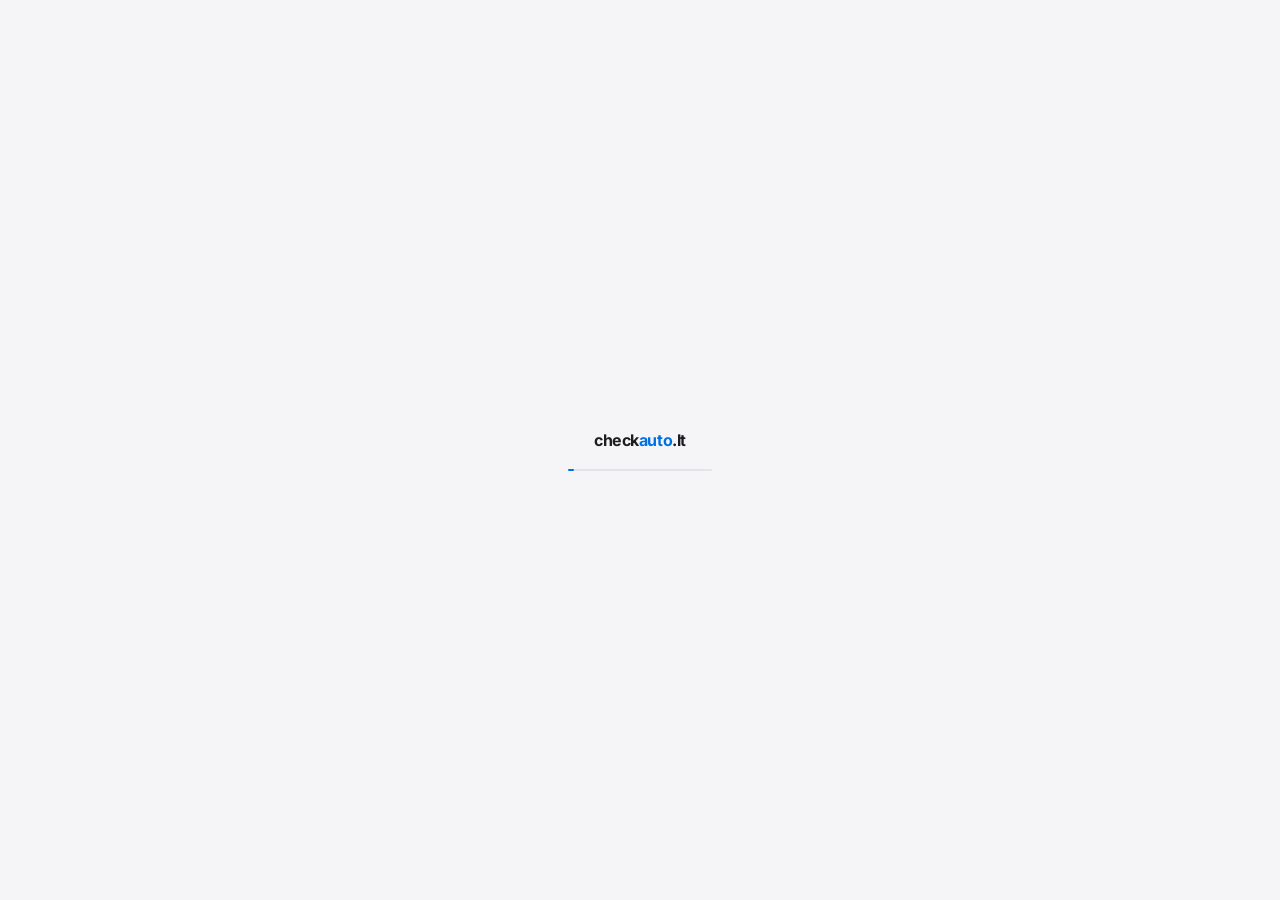
==== commit 4d261051: "Add slot matches Create schedule; clearer repeat wording; nav icons - Add slot uses the Create sched" ====
--- a/account/index.html
+++ b/account/index.html
@@ -9,7 +9,7 @@
   <script src="../js/frame-guard.js?v=20260730-1"></script>
   <script defer src="../js/startup-progress.js?v=20261004-4"></script>
   <title>Account · checkauto.lt</title>
-  <link rel="stylesheet" href="../admin.css?v=20261106-9">
+  <link rel="stylesheet" href="../admin.css?v=20261109-3">
   <link rel="icon" type="image/svg+xml" href="../favicon.svg">
 </head>
 <body class="admin-page" data-admin-page="account">
@@ -28,6 +28,6 @@
     </div>
   </div>
 
-  <script type="module" src="../js/admin.js?v=20261106-10"></script>
+  <script type="module" src="../js/admin.js?v=20261109-3"></script>
 </body>
 </html>
--- a/admin.css
+++ b/admin.css
@@ -1203,6 +1203,51 @@
   mask-image: url("icons/dots.svg");
 }
 
+.admin-icon-repeat {
+  -webkit-mask-image: url("icons/repeat.svg");
+  mask-image: url("icons/repeat.svg");
+}
+
+.admin-icon-layout-dashboard {
+  -webkit-mask-image: url("icons/layout-dashboard.svg");
+  mask-image: url("icons/layout-dashboard.svg");
+}
+
+.admin-icon-clipboard-list {
+  -webkit-mask-image: url("icons/clipboard-list.svg");
+  mask-image: url("icons/clipboard-list.svg");
+}
+
+.admin-icon-calendar {
+  -webkit-mask-image: url("icons/calendar.svg");
+  mask-image: url("icons/calendar.svg");
+}
+
+.admin-icon-users {
+  -webkit-mask-image: url("icons/users.svg");
+  mask-image: url("icons/users.svg");
+}
+
+.admin-icon-receipt {
+  -webkit-mask-image: url("icons/receipt.svg");
+  mask-image: url("icons/receipt.svg");
+}
+
+.admin-icon-speakerphone {
+  -webkit-mask-image: url("icons/speakerphone.svg");
+  mask-image: url("icons/speakerphone.svg");
+}
+
+.admin-icon-building {
+  -webkit-mask-image: url("icons/building.svg");
+  mask-image: url("icons/building.svg");
+}
+
+.admin-icon-user-shield {
+  -webkit-mask-image: url("icons/user-shield.svg");
+  mask-image: url("icons/user-shield.svg");
+}
+
 .admin-icon-user {
   -webkit-mask-image: url("icons/user.svg");
   mask-image: url("icons/user.svg");
@@ -1338,7 +1383,6 @@
 .admin-slot-form label,
 .admin-day-schedule-form label,
 .admin-action-form label,
-.admin-repeat label,
 .admin-search {
   min-width: 0;
   display: grid;
@@ -1386,6 +1430,20 @@
   gap: 0.2rem;
 }
 
+/* A label above a choice group reads like any other field label. */
+.admin-field-group {
+  min-width: 0;
+  display: grid;
+  justify-items: start;
+  gap: 0.35rem;
+}
+
+.admin-field-group > .admin-field-label {
+  color: var(--admin-text);
+  font-size: var(--admin-text-xs);
+  font-weight: 600;
+}
+
 .admin-required-marker {
   color: var(--admin-text-tertiary);
   font-weight: 500;
@@ -2338,16 +2396,16 @@
 
 .admin-filter-menu > summary {
   min-height: var(--admin-control-height);
-  padding: 0 var(--admin-space-3);
+  padding: 0 0.875rem;
   display: inline-flex;
   align-items: center;
   gap: var(--admin-space-2);
   border: 1px solid var(--admin-border-strong);
-  border-radius: var(--admin-control-radius);
+  border-radius: 999px;
   color: var(--admin-text);
   background: var(--admin-surface);
   font-size: var(--admin-text-sm);
-  font-weight: 700;
+  font-weight: 600;
   list-style: none;
   cursor: pointer;
 }
@@ -2368,7 +2426,6 @@
 
 .admin-filter-menu[open] > summary,
 .admin-filter-menu > summary:hover {
-  border-color: color-mix(in srgb, var(--admin-accent) 40%, var(--admin-border));
   background: var(--admin-surface-hover);
 }
 
@@ -2400,25 +2457,26 @@
   padding: 0;
   display: flex;
   flex-direction: column;
-  border: 1px solid var(--admin-border-strong);
-  border-radius: var(--admin-panel-radius);
+  border: 1px solid var(--admin-border);
+  border-radius: 1rem;
   background: var(--admin-surface);
-  box-shadow: var(--admin-shadow-popover);
+  box-shadow: var(--admin-shadow-modal);
 }
 
 .admin-filter-popover-header {
-  min-height: 2.875rem;
-  padding: 0.35rem var(--admin-space-3);
+  min-height: 3rem;
+  padding: 0.5rem 0.75rem 0 1rem;
   display: flex;
   align-items: center;
   justify-content: space-between;
   gap: var(--admin-space-3);
   flex: 0 0 auto;
-  border-block-end: 1px solid var(--admin-border);
 }
 
 .admin-filter-popover-header strong {
-  font-size: var(--admin-text-sm);
+  color: var(--admin-text);
+  font-size: 0.9375rem;
+  font-weight: 600;
 }
 
 .admin-filter-header-actions {
@@ -2429,24 +2487,23 @@
 
 .admin-filter-reset {
   min-height: 2rem;
-  padding-inline: var(--admin-space-2);
-  border-radius: var(--admin-control-radius);
-  color: var(--admin-text-secondary);
+  padding-inline: 0.25rem;
+  border: 0;
+  color: var(--admin-link);
   background: transparent;
-  font-size: var(--admin-text-xs);
-  font-weight: 600;
+  font-size: 0.875rem;
+  font-weight: 500;
 }
 
 .admin-filter-reset:hover {
-  color: var(--admin-text);
-  background: var(--admin-surface-hover);
+  text-decoration: underline;
 }
 
 .admin-filter-close {
   width: 2rem;
   min-width: 2rem;
   min-height: 2rem;
-  border-radius: var(--admin-control-radius);
+  border-radius: 999px;
   color: var(--admin-text-secondary);
   background: transparent;
 }
@@ -2458,10 +2515,10 @@
 
 .admin-filter-popover-body {
   min-height: 0;
-  padding: var(--admin-space-3);
+  padding: 0.5rem 1rem 1rem;
   display: grid;
   align-content: start;
-  gap: var(--admin-space-3);
+  gap: 1rem;
   overflow: auto;
   overscroll-behavior: contain;
   scrollbar-width: thin;
@@ -2476,15 +2533,16 @@
 }
 
 .admin-filter-statuses legend {
-  margin-block-end: var(--admin-space-2);
-  color: var(--admin-text-secondary);
+  margin-block-end: 0.5rem;
+  padding: 0;
+  color: var(--admin-text);
   font-size: var(--admin-text-xs);
-  font-weight: 700;
+  font-weight: 600;
 }
 
 .admin-filter-date-grid,
 .admin-filter-amount-grid {
-  padding-block-start: var(--admin-space-3);
+  padding-block-start: 1rem;
   border-block-start: 1px solid var(--admin-border);
 }
 
@@ -2498,32 +2556,32 @@
   gap: 0.375rem;
 }
 
+/* Options are toggle pills, like the Notifications category filters. */
 .admin-filter-check-grid label {
+  position: relative;
   min-height: 2rem;
-  padding: 0.3rem 0.55rem;
-  display: flex;
+  padding: 0.3rem 0.875rem;
+  display: inline-flex;
   align-items: center;
-  gap: 0.4rem;
-  border: 1px solid var(--admin-border);
-  border-radius: var(--admin-control-radius);
+  border: 0;
+  border-radius: 999px;
   color: var(--admin-text-secondary);
-  background: var(--admin-surface);
-  font-size: var(--admin-text-xs);
-  font-weight: 550;
+  background: var(--admin-field);
+  font-size: 0.8125rem;
+  font-weight: 500;
   cursor: pointer;
-  transition: border-color 140ms ease, background 140ms ease, color 140ms ease;
+  transition: background-color 140ms ease, color 140ms ease;
 }
 
 .admin-filter-check-grid label:hover {
-  border-color: var(--admin-border-strong);
   color: var(--admin-text);
-  background: var(--admin-surface-hover);
+  background: var(--admin-field-hover);
 }
 
 .admin-filter-check-grid label:has(input:checked) {
-  border-color: color-mix(in srgb, var(--admin-accent) 35%, var(--admin-border));
-  color: var(--admin-text);
+  color: var(--admin-link);
   background: var(--admin-accent-soft);
+  font-weight: 600;
 }
 
 .admin-filter-check-grid label:has(input:focus-visible) {
@@ -2532,11 +2590,9 @@
 }
 
 .admin-filter-check-grid input {
-  margin: 0;
-  width: 0.95rem;
-  height: 0.95rem;
-  flex: 0 0 auto;
-  accent-color: var(--admin-accent);
+  position: absolute;
+  opacity: 0;
+  pointer-events: none;
 }
 
 .admin-filter-date-grid,
@@ -2555,24 +2611,30 @@
   min-width: 0;
   display: grid;
   align-content: start;
-  gap: 0.3rem;
-  color: var(--admin-text-secondary);
+  gap: 0.35rem;
+  color: var(--admin-text);
   font-size: var(--admin-text-xs);
   font-weight: 600;
 }
 
+/* The same filled fields as every form. */
 .admin-filter-date-grid :is(input, select),
 .admin-filter-amount-grid input {
   width: 100%;
   min-width: 0;
-  min-height: 2.25rem;
-  padding: 0.4rem 0.55rem;
-  border: 1px solid var(--admin-border-strong);
-  border-radius: var(--admin-control-radius);
+  min-height: 2.5rem;
+  padding: 0.5rem 0.75rem;
+  border: 1px solid transparent;
+  border-radius: 0.625rem;
   color: var(--admin-text);
-  background: var(--admin-surface);
-  font-size: var(--admin-text-xs);
-  font-weight: 550;
+  background-color: var(--admin-field);
+  font-size: 0.875rem;
+  font-weight: 500;
+}
+
+.admin-filter-date-grid :is(input, select):hover,
+.admin-filter-amount-grid input:hover {
+  background-color: var(--admin-field-hover);
 }
 
 .admin-filter-shortcuts,
@@ -2585,27 +2647,35 @@
 
 .admin-filter-shortcuts .admin-button {
   min-height: 2rem;
-  padding: 0.3rem 0.55rem;
-  font-size: var(--admin-text-xs);
+  padding: 0.3rem 0.875rem;
+  border: 0;
+  color: var(--admin-text);
+  background: var(--admin-field);
+  font-size: 0.8125rem;
+  font-weight: 500;
+}
+
+.admin-filter-shortcuts .admin-button:hover {
+  background: var(--admin-field-hover);
 }
 
 .admin-filter-more {
   min-width: 0;
-  padding-block-start: var(--admin-space-2);
+  padding-block-start: 0.5rem;
   border-block-start: 1px solid var(--admin-border);
 }
 
 .admin-filter-more > summary {
   min-height: 2rem;
-  padding: 0.2rem var(--admin-space-2);
+  padding: 0.2rem 0;
   display: flex;
   align-items: center;
   gap: var(--admin-space-2);
-  border-radius: var(--admin-control-radius);
-  color: var(--admin-text-secondary);
+  color: var(--admin-text);
   font-size: var(--admin-text-xs);
-  font-weight: 700;
+  font-weight: 600;
   list-style: none;
+  cursor: pointer;
 }
 
 .admin-filter-more > summary::-webkit-details-marker {
@@ -2627,8 +2697,7 @@
 }
 
 .admin-filter-more > summary:hover {
-  color: var(--admin-text);
-  background: var(--admin-surface-hover);
+  color: var(--admin-link);
 }
 
 .admin-filter-more-count {
@@ -3043,6 +3112,42 @@
   font-weight: 600;
 }
 
+/* Loading: blocks where slots usually are, in the real grid. */
+.admin-calendar-event.is-skeleton {
+  border: 1px dashed var(--admin-border);
+  background: transparent;
+  pointer-events: none;
+}
+
+.admin-calendar-event.is-skeleton i {
+  display: block;
+  height: 0.5rem;
+  margin-block: 0.15rem;
+  border-radius: 999px;
+}
+
+.admin-calendar-event.is-skeleton i:first-child {
+  width: 70%;
+}
+
+.admin-calendar-event.is-skeleton i:last-child {
+  width: 45%;
+}
+
+.admin-agenda-skeleton-summary {
+  display: inline-block;
+  width: 4.5rem;
+  height: 0.55rem;
+  border-radius: 999px;
+}
+
+.admin-agenda-skeleton-slot {
+  display: inline-block;
+  width: 3rem;
+  height: 1.75rem;
+  border-radius: 999px;
+}
+
 /* Open times recede so the bookings stand out. */
 .admin-calendar-event[data-tone="available"],
 .admin-calendar-event.is-open {
@@ -3287,17 +3392,6 @@
   grid-column: 1 / -1;
 }
 
-.admin-repeat {
-  padding: var(--admin-space-3);
-  display: grid;
-  grid-template-columns: minmax(0, 1fr) minmax(7rem, 0.45fr);
-  align-items: end;
-  gap: var(--admin-space-3);
-  border: 1px solid var(--admin-border);
-  border-radius: var(--admin-control-radius);
-  background: var(--admin-surface-subtle);
-}
-
 .admin-checkbox {
   min-height: 2rem;
   padding: 0.25rem 0;
@@ -3313,10 +3407,6 @@
   width: 1rem;
   height: 1rem;
   margin: 0;
-}
-
-.admin-repeat [data-admin-repeat-weeks-wrap].is-disabled {
-  opacity: 0.55;
 }
 
 .admin-detail-note {
@@ -3597,190 +3687,125 @@
   font-size: var(--admin-text-xs);
 }
 
-.admin-customer-booking {
+/* Customer panel lists: one row per booking or invoice, separated by a
+   rule like the facts above them, status on the right. */
+.admin-panel-section > .admin-mini-list {
+  gap: 0;
+}
+
+.admin-mini-item.admin-customer-booking,
+.admin-mini-item.admin-customer-invoice {
+  min-height: 0;
+  padding: 0.625rem 2rem 0.625rem 0;
+  display: grid;
   grid-template-columns: minmax(0, 1fr) auto;
-  gap: 0.35rem var(--admin-space-4);
+  align-items: center;
+  gap: 0.75rem;
+  border: 0;
+  border-block-start: 1px solid var(--admin-border);
+  border-radius: 0;
+  background: transparent;
+}
+
+.admin-mini-item.admin-customer-booking:first-child,
+.admin-mini-item.admin-customer-invoice:first-child {
+  border-block-start: 0;
+}
+
+.admin-mini-item.admin-customer-booking::after,
+.admin-mini-item.admin-customer-invoice::after {
+  inset-inline-end: 0.25rem;
+}
+
+.admin-mini-item.admin-customer-booking:hover,
+.admin-mini-item.admin-customer-invoice:hover {
   border-color: var(--admin-border);
-  border-block-end-color: var(--admin-border);
-  background: var(--admin-surface-subtle);
-}
-
-.admin-customer-booking-main {
-  min-width: 0;
-  display: grid;
-  gap: 0.2rem;
-}
-
-.admin-customer-booking-main strong {
-  font-size: var(--admin-text-md);
-}
-
-.admin-customer-booking-time {
+  background: transparent;
+}
+
+.admin-mini-item.admin-customer-booking:hover strong,
+.admin-mini-item.admin-customer-invoice:hover strong {
+  color: var(--admin-link);
+}
+
+.admin-mini-item.admin-customer-booking:focus-visible,
+.admin-mini-item.admin-customer-invoice:focus-visible {
+  outline: 2px solid var(--admin-focus);
+  outline-offset: 2px;
+  background: transparent;
+}
+
+.admin-customer-booking-main,
+.admin-customer-invoice-main {
+  min-width: 0;
+  display: grid;
+  gap: 0.15rem;
+}
+
+.admin-customer-booking-main strong,
+.admin-customer-invoice-main strong {
   color: var(--admin-text);
+  font-size: 0.875rem;
+  font-weight: 600;
   font-variant-numeric: tabular-nums;
-  font-weight: 600;
-}
-
-.admin-customer-booking > .admin-status-pill {
-  align-self: start;
-  margin-inline-end: var(--admin-space-4);
-}
-
-.admin-customer-booking-meta {
-  grid-column: 1 / -1;
-  color: var(--admin-text-tertiary);
-  font-size: 0.6875rem;
-}
-
-.admin-customer-invoice {
-  grid-template-columns: minmax(0, 1fr) auto;
-  gap: 0.35rem var(--admin-space-4);
-  border-color: var(--admin-border);
-  border-block-end-color: var(--admin-border);
-  background: var(--admin-surface-subtle);
-}
-
-.admin-customer-invoice-main {
-  min-width: 0;
-  display: grid;
-  gap: 0.2rem;
-}
-
-.admin-customer-invoice-main strong {
-  font-size: var(--admin-text-md);
-}
-
-.admin-customer-invoice-main span {
-  color: var(--admin-text);
-  font-variant-numeric: tabular-nums;
-  font-weight: 600;
-}
-
-.admin-customer-invoice > .admin-status-pill {
-  align-self: start;
-  margin-inline-end: var(--admin-space-4);
-}
-
+}
+
+.admin-customer-booking-meta,
 .admin-customer-invoice-meta {
-  grid-column: 1 / -1;
-  color: var(--admin-text-tertiary);
-  font-size: 0.6875rem;
-}
-
-[data-customer-activity-panel] {
-  max-height: min(31rem, 56dvh);
-  padding-inline-end: var(--admin-space-1);
-  overflow-y: auto;
-  overscroll-behavior: contain;
-  scrollbar-gutter: stable;
-}
-
-[data-customer-activity-panel]:focus-visible {
-  outline: 2px solid var(--admin-focus);
-  outline-offset: 3px;
-}
-
+  color: var(--admin-text-secondary);
+  font-size: 0.8125rem;
+  overflow-wrap: break-word;
+}
+
+.admin-mini-item.admin-customer-booking > *,
+.admin-mini-item.admin-customer-invoice > * {
+  overflow: visible;
+  white-space: normal;
+}
+
+/* Beats the general phone rules that stack mini-list columns. */
+.admin-mini-item.admin-customer-booking > :first-child,
+.admin-mini-item.admin-customer-invoice > :first-child {
+  grid-column: 1;
+  grid-row: 1;
+}
+
+.admin-mini-item.admin-customer-booking > .admin-status-pill,
+.admin-mini-item.admin-customer-invoice > .admin-status-pill {
+  grid-column: 2;
+  grid-row: 1;
+}
+
+/* Customer activity: a plain timeline that scrolls with the panel. The
+   skeleton uses the same rows, so loading doesn't change the layout. */
 .admin-customer-activity-state {
-  min-width: 0;
-  margin-block: 0 var(--admin-space-3);
-  padding: 0.75rem var(--admin-space-4);
+  margin: 0 0 0.75rem;
   display: flex;
-  align-items: center;
-  justify-content: space-between;
-  gap: var(--admin-space-4);
-  border: 1px solid var(--admin-border);
-  border-inline-start: 3px solid var(--admin-accent);
-  border-radius: var(--admin-control-radius);
+  flex-wrap: wrap;
+  align-items: baseline;
+  gap: 0.25rem 0.75rem;
   color: var(--admin-text-secondary);
-  background: var(--admin-surface-subtle);
-}
-
-.admin-customer-activity-state > span {
-  min-width: 0;
-  display: grid;
-  gap: 0.2rem;
-  font-size: var(--admin-text-xs);
-  line-height: 1.45;
-}
-
-.admin-customer-activity-state strong {
-  color: var(--admin-text);
-  font-size: var(--admin-text-sm);
-}
-
-.admin-customer-activity-state[data-state="error"] {
-  border-color: color-mix(in srgb, var(--admin-danger) 30%, var(--admin-border));
-  border-inline-start-color: var(--admin-danger);
-  background: color-mix(in srgb, var(--admin-danger-soft) 48%, var(--admin-surface));
-}
-
-.admin-customer-activity-state[data-state="error"] strong {
+  font-size: 0.875rem;
+}
+
+.admin-customer-activity-state[data-state="error"] > span {
   color: var(--admin-danger);
 }
 
-.admin-customer-activity-state .admin-button {
-  flex: 0 0 auto;
-}
-
-.admin-customer-activity-skeleton {
-  min-width: 0;
-}
-
-.admin-customer-activity-skeleton ol {
-  display: grid;
-  gap: var(--admin-space-2);
-}
-
-.admin-customer-activity-skeleton li {
-  min-height: 3rem;
-  padding: 0.5rem 0.75rem;
-  display: grid;
-  grid-template-columns: 0.75rem minmax(0, 1fr);
-  align-items: start;
-  gap: var(--admin-space-3);
-  border: 1px solid var(--admin-border);
-  border-radius: var(--admin-control-radius);
-  background: var(--admin-surface-subtle);
-}
-
-.admin-customer-activity-skeleton li > span,
-.admin-customer-activity-skeleton li i {
-  display: block;
-  border-radius: 999px;
-  background: color-mix(in srgb, var(--admin-text-tertiary) 22%, var(--admin-surface-subtle));
-  opacity: 0.38;
-  animation: admin-skeleton-pulse 1.9s var(--admin-ease) infinite;
-  animation-delay: var(--admin-skeleton-delay, 0ms);
-}
-
-.admin-customer-activity-skeleton li > span {
-  width: 0.65rem;
-  height: 0.65rem;
-  margin-block-start: 0.28rem;
-}
-
-.admin-customer-activity-skeleton li > div {
-  display: grid;
-  gap: 0.55rem;
-}
-
-.admin-customer-activity-skeleton li i:first-child {
-  width: min(18rem, 62%);
-  height: 0.75rem;
-}
-
-.admin-customer-activity-skeleton li i:last-child {
-  width: min(26rem, 84%);
-  height: 0.55rem;
+.admin-customer-activity-state .admin-context-action,
+.admin-customer-activity-more .admin-context-action {
+  min-height: 0;
+  padding: 0;
+  border: 0;
+  color: var(--admin-link);
+  background: transparent;
+  font-size: 0.875rem;
+  font-weight: 500;
 }
 
 .admin-customer-activity-more {
-  min-height: 2.75rem;
-  padding: var(--admin-space-3);
-  display: grid;
-  place-items: center;
-  color: var(--admin-text-tertiary);
-  font-size: var(--admin-text-xs);
+  padding-block: 0.75rem 0.25rem;
+  padding-inline-start: 1.375rem;
 }
 
 .admin-customer-activity-list {
@@ -3788,72 +3813,69 @@
   margin: 0;
   padding: 0;
   display: grid;
-  gap: var(--admin-space-2);
   list-style: none;
 }
 
 .admin-customer-activity-list > li {
-  --admin-activity-color: var(--admin-accent);
-  min-width: 0;
-}
-
-.admin-customer-activity-list > li[data-activity-tone="invoice"] {
-  --admin-activity-color: var(--admin-success);
-}
-
-.admin-customer-activity-list > li[data-activity-tone="privacy"] {
-  --admin-activity-color: var(--admin-warning);
+  position: relative;
+  min-width: 0;
+}
+
+/* The line joining one marker to the next. */
+.admin-customer-activity-list > li:not(:last-child)::before {
+  content: "";
+  position: absolute;
+  inset-block: 1.375rem -0.375rem;
+  inset-inline-start: 0.25rem;
+  width: 1px;
+  background: var(--admin-border);
 }
 
 .admin-customer-activity-list > li > :is(div, button) {
   width: 100%;
   min-width: 0;
-  min-height: 3rem;
-  padding: 0.5rem 0.75rem;
-  display: grid;
-  grid-template-columns: 0.75rem minmax(0, 1fr);
+  padding: 0.5rem 0;
+  display: grid;
+  grid-template-columns: 0.5625rem minmax(0, 1fr);
   align-items: start;
-  gap: var(--admin-space-3);
-  border: 1px solid var(--admin-border);
-  border-radius: var(--admin-control-radius);
+  gap: 0.8125rem;
+  border: 0;
   color: var(--admin-text);
-  background: var(--admin-surface-subtle);
+  background: transparent;
   font: inherit;
   text-align: start;
 }
 
 .admin-customer-activity-list > li > button {
   cursor: pointer;
-  transition:
-    border-color var(--admin-duration) var(--admin-ease),
-    background-color var(--admin-duration) var(--admin-ease);
-}
-
-.admin-customer-activity-list > li > button:hover {
-  border-color: var(--admin-border-strong);
-  background: var(--admin-surface-hover);
+}
+
+.admin-customer-activity-list > li > button:hover .admin-customer-activity-heading strong {
+  color: var(--admin-link);
 }
 
 .admin-customer-activity-list > li > button:focus-visible {
   outline: 2px solid var(--admin-focus);
   outline-offset: 2px;
+  border-radius: 0.375rem;
 }
 
 .admin-customer-activity-marker {
-  width: 0.65rem;
-  height: 0.65rem;
-  margin-block-start: 0.28rem;
+  position: relative;
+  z-index: 1;
+  width: 0.5625rem;
+  height: 0.5625rem;
+  margin-block-start: 0.375rem;
   display: block;
-  border: 2px solid var(--admin-surface);
   border-radius: 50%;
-  background: var(--admin-activity-color);
-  box-shadow: 0 0 0 1px var(--admin-activity-color);
+  background: var(--admin-surface);
+  box-shadow: inset 0 0 0 2px var(--admin-text-tertiary);
 }
 
 .admin-customer-activity-content {
   min-width: 0;
   display: grid;
-  gap: 0.25rem;
+  gap: 0.15rem;
 }
 
 .admin-customer-activity-heading {
@@ -3861,54 +3883,61 @@
   display: flex;
   align-items: baseline;
   justify-content: space-between;
-  gap: var(--admin-space-3);
+  gap: 0.75rem;
 }
 
 .admin-customer-activity-heading strong {
+  min-width: 0;
   color: var(--admin-text);
-  font-size: var(--admin-text-sm);
+  font-size: 0.875rem;
+  font-weight: 600;
+  line-height: 1.35;
 }
 
 .admin-customer-activity-heading time {
   flex: 0 0 auto;
   color: var(--admin-text-tertiary);
-  font-size: 0.6875rem;
+  font-size: 0.75rem;
   font-variant-numeric: tabular-nums;
   white-space: nowrap;
 }
 
 .admin-customer-activity-message {
   color: var(--admin-text-secondary);
-  font-size: var(--admin-text-xs);
+  font-size: 0.8125rem;
   line-height: 1.45;
   overflow-wrap: anywhere;
 }
 
 .admin-customer-activity-actor {
   color: var(--admin-text-tertiary);
-  font-size: 0.6875rem;
-  font-weight: 700;
-}
-
-@media (max-width: 48rem) {
-
-  .admin-customer-activity-state {
-    align-items: stretch;
-    flex-direction: column;
-  }
-
-  .admin-customer-activity-state .admin-button {
-    align-self: flex-start;
-  }
-
-  .admin-customer-activity-heading {
-    display: grid;
-    gap: 0.15rem;
-  }
-
-  .admin-customer-activity-heading time {
-    grid-row: 2;
-  }
+  font-size: 0.75rem;
+}
+
+.admin-customer-activity-skeleton .admin-customer-activity-marker {
+  box-shadow: inset 0 0 0 2px var(--admin-border-strong);
+}
+
+.admin-customer-activity-skeleton i {
+  display: block;
+  border-radius: 999px;
+}
+
+.admin-activity-skeleton-title {
+  height: 0.6875rem;
+  margin-block: 0.25rem;
+}
+
+.admin-activity-skeleton-time {
+  flex: 0 0 auto;
+  width: 4.75rem;
+  height: 0.5625rem;
+  margin-block: 0.3rem;
+}
+
+.admin-activity-skeleton-line {
+  height: 0.5625rem;
+  margin-block: 0.3rem;
 }
 
 .admin-email-preview {
@@ -4761,6 +4790,14 @@
 
 .admin-user-form {
   display: block;
+}
+
+/* In the side panel the form fills the height so its footer sits at the
+   bottom, like the other record panels. */
+.admin-modal-panel[data-size="panel"] > .admin-user-form:not([hidden]) {
+  flex: 1 0 auto;
+  display: flex;
+  flex-direction: column;
 }
 
 .admin-user-role-choices {
@@ -6209,6 +6246,10 @@
 }
 
 /* Facts: one label and value per row. */
+[role="tabpanel"] > .admin-facts + .admin-panel-section {
+  margin-block-start: 1.75rem;
+}
+
 .admin-panel-section + .admin-panel-section {
   margin-block-start: 1.5rem;
 }
@@ -6255,6 +6296,22 @@
   font-size: 0.8125rem;
 }
 
+.admin-fact-skeleton {
+  display: grid;
+  gap: 0.2rem;
+}
+
+.admin-fact-skeleton i {
+  max-width: 100%;
+  height: 0.75rem;
+  margin-block: 0.25rem;
+  border-radius: 999px;
+}
+
+.admin-fact-skeleton i.is-sub {
+  height: 0.625rem;
+}
+
 .admin-fact-links {
   display: flex;
   flex-wrap: wrap;
@@ -6278,8 +6335,8 @@
   flex-direction: column;
 }
 
-.admin-step-form > .admin-step-section:last-of-type,
-.admin-step-form > label:last-of-type {
+/* Room between the last field and the sticky footer. */
+.admin-step-form > :has(+ .admin-panel-footer) {
   margin-block-end: 1.5rem;
 }
 
@@ -6368,15 +6425,30 @@
   white-space: pre-wrap;
 }
 
+.admin-note-entry {
+  display: grid;
+  gap: 0.125rem;
+}
+
+.admin-note-entry + .admin-note-entry {
+  margin-block-start: 0.625rem;
+}
+
 .admin-email-line {
-  color: var(--admin-text-secondary);
+  display: grid;
+  gap: 0.1rem;
+  color: var(--admin-text);
   font-size: 0.875rem;
   overflow-wrap: anywhere;
 }
 
+.admin-email-line + .admin-email-line {
+  margin-block-start: 0.375rem;
+}
+
 .admin-email-line strong {
   color: var(--admin-text);
-  font-weight: 500;
+  font-weight: 600;
 }
 
 .admin-email-line.is-problem strong {
@@ -6502,6 +6574,7 @@
 }
 
 .admin-panel-amount strong {
+  color: var(--admin-text);
   font-size: 1.75rem;
   font-weight: 700;
   letter-spacing: -0.03em;
@@ -6514,6 +6587,12 @@
   font-size: 0.875rem;
 }
 
+.admin-panel-amount.is-void strong {
+  color: var(--admin-text-tertiary);
+  text-decoration: line-through;
+  text-decoration-thickness: 2px;
+}
+
 .admin-panel-amount.is-overdue span {
   color: var(--admin-danger);
   font-weight: 500;
@@ -6545,19 +6624,21 @@
   margin: 0;
   padding: 0;
   display: grid;
-  gap: 0.375rem;
   list-style: none;
+  border-block: 1px solid var(--admin-border);
 }
 
 .admin-payment-entry {
   min-width: 0;
-  padding: 0.625rem 0.75rem;
+  padding-block: 0.625rem;
   display: flex;
   align-items: start;
   justify-content: space-between;
   gap: 0.75rem;
-  border-radius: 0.75rem;
-  background: var(--admin-surface-subtle);
+}
+
+.admin-payment-entry + .admin-payment-entry {
+  border-block-start: 1px solid var(--admin-border);
 }
 
 .admin-payment-entry > div:first-child {
@@ -6616,48 +6697,14 @@
   font-weight: 500;
 }
 
-.admin-privacy-rows {
-  display: grid;
+.admin-privacy-facts {
   margin-block-end: 1.75rem;
 }
 
-.admin-privacy-row {
-  min-width: 0;
-  padding-block: 0.875rem;
-  display: grid;
-  grid-template-columns: 7.5rem minmax(0, 1fr) auto;
-  align-items: start;
-  gap: 0.75rem;
-  border-block-start: 1px solid var(--admin-border);
-}
-
-.admin-privacy-row:first-child {
-  border-block-start: 0;
-  padding-block-start: 0.25rem;
-}
-
-.admin-privacy-row-label {
-  padding-block-start: 0.1rem;
-  color: var(--admin-text-secondary);
-  font-size: 0.875rem;
-}
-
-.admin-privacy-row-status {
-  min-width: 0;
-  display: grid;
-  gap: 0.2rem;
-  overflow-wrap: anywhere;
-}
-
-.admin-privacy-row-action .admin-button {
-  min-height: 2.25rem;
-  white-space: nowrap;
-}
-
-.admin-customer-activity-scroll {
-  max-height: min(31rem, 56dvh);
-  overflow: auto;
-}
+.admin-fact .admin-context-action.is-danger {
+  color: var(--admin-danger);
+}
+
 
 /* Create schedule: the slots it will add, as start times. */
 .admin-day-schedule-preview {
@@ -6752,30 +6799,8 @@
   margin: 0;
 }
 
-.admin-notification-links {
-  display: flex;
-  flex-wrap: wrap;
-  gap: 0.25rem 1rem;
-}
-
-.admin-notification-links .admin-context-action {
-  min-height: 2rem;
-  padding: 0;
-  border: 0;
-  color: var(--admin-link);
-  background: transparent;
-  font-size: 0.875rem;
-  font-weight: 500;
-}
-
-.admin-notification-quote {
-  margin: 0;
-  padding: 0.75rem 0.875rem;
-  border-radius: 0.75rem;
-  background: var(--admin-surface-subtle);
-  line-height: 1.55;
-  white-space: pre-wrap;
-}
+
+
 
 /* Narrower screens: the panel becomes a modal over the page. */
 @media (max-width: 60rem) {
@@ -6806,14 +6831,6 @@
   .admin-form-row-time {
     grid-template-columns: minmax(0, 1fr);
   }
-
-  .admin-privacy-row {
-    grid-template-columns: minmax(0, 1fr) auto;
-  }
-
-  .admin-privacy-row-label {
-    grid-column: 1 / -1;
-  }
 }
 
 .admin-slot-editor-root[hidden],
@@ -6822,14 +6839,7 @@
 }
 
 .admin-slot-form {
-  grid-template-columns: repeat(2, minmax(0, 1fr));
-}
-
-.admin-slot-form > label,
-.admin-slot-form > .admin-repeat,
-.admin-slot-form > .admin-form-error,
-.admin-slot-form > .admin-action-buttons {
-  grid-column: 1 / -1;
+  grid-template-columns: minmax(0, 1fr);
 }
 
 .admin-toast-root {
@@ -7228,11 +7238,6 @@
     grid-column: 2;
     grid-row: 1;
   }
-
-  .admin-customer-booking-main,
-  .admin-customer-invoice-main {
-    grid-column: 1;
-  }
 }
 
 @media (max-width: 48rem) {
@@ -7301,10 +7306,6 @@
     grid-template-columns: minmax(0, 1fr);
   }
 
-  .admin-repeat {
-    grid-template-columns: minmax(0, 1fr);
-  }
-
   .admin-modal-root,
   .admin-confirm-root,
   .admin-slot-editor-root {
@@ -7367,18 +7368,6 @@
   .admin-mini-item > :nth-child(2) {
     grid-column: 1 / -1;
     grid-row: auto;
-  }
-
-  .admin-customer-booking-main,
-  .admin-customer-invoice-main {
-    grid-column: 1;
-    grid-row: 1;
-  }
-
-  .admin-customer-booking > .admin-status-pill,
-  .admin-customer-invoice > .admin-status-pill {
-    grid-column: 2;
-    grid-row: 1;
   }
 
   .admin-action-buttons {
@@ -7782,29 +7771,7 @@
 .admin-notification-item:is([data-category="notifications"],[data-category="system"]) .admin-notification-icon { color:var(--admin-danger); background:var(--admin-danger-soft); }
 .admin-notification-item:is([data-category="inquiries"],[data-category="availability"]) .admin-notification-icon { color:var(--admin-link); background:var(--admin-accent-soft); }
 .admin-notification-copy { min-width:0; }
-.admin-notification-copy h2 { font-size:.9375rem; font-weight:600; letter-spacing:-.01em; line-height:1.35; margin:0; }
-.admin-notification-copy p { color:var(--admin-text-secondary); font-size:.8125rem; line-height:1.4; margin:.125rem 0 0; overflow-wrap:anywhere; }
-.admin-notification-item.has-review .admin-notification-copy { grid-column:2 / -1; padding-inline-end:8.5rem; }
-.admin-notification-review { grid-column:2 / -1; min-width:0; }
-.admin-notification-review > summary { list-style:none; position:absolute; inset-block-start:.875rem; inset-inline-end:var(--admin-space-4); cursor:pointer; }
-.admin-notification-review > summary::-webkit-details-marker { display:none; }
-.admin-notification-review-body { padding-top:.75rem; margin-top:.75rem; border-top:1px solid var(--admin-border); max-width:42rem; }
-.admin-notification-review:not([open]) > .admin-notification-review-body { display:none; }
-.admin-notification-review[open] > summary { color:var(--admin-accent); border-color:var(--admin-accent); }
-.admin-notification-review-body .admin-action-form { display:grid; gap:.75rem; margin-top:.75rem; }
-.admin-notification-review-body .admin-action-form label { display:grid; gap:.5rem; color:var(--admin-text); font-size:.875rem; font-weight:550; }
-.admin-notification-review-body :is(input:not([type="radio"]):not([type="checkbox"]),select,textarea) { width:100%; min-width:0; }
-.admin-notification-review-body [data-resolution-fields] { display:grid; gap:.75rem; }
-.admin-notification-review-body .admin-facts { margin-block:-.25rem 0; }
-.admin-notification-review-body .admin-action-form > .admin-button { justify-self:start; }
-.admin-notification-review-body .admin-action-form textarea { min-height:5rem; }
-.admin-notification-refund { border:0; padding:0; margin:0; min-width:0; }
-.admin-notification-refund legend { font-size:.875rem; font-weight:650; margin-bottom:.75rem; }
-.admin-notification-contact { display:flex; flex-wrap:wrap; gap:.5rem 1.25rem; }
-.admin-notification-contact a { color:var(--admin-link); }
-
-.admin-notification-guidance { font-size:.875rem; color:var(--admin-text-secondary); line-height:1.6; margin:0; }
-.admin-notification-reference { overflow-wrap:anywhere; font-variant-numeric:tabular-nums; }
+
 .admin-notifications-empty { padding:1.75rem 1.25rem; text-align:center; }
 .admin-notifications-empty > .admin-icon { width:2rem; height:2rem; color:var(--admin-success); }
 .admin-notifications-empty h2 { margin:1rem 0 .5rem; font-size:1.125rem; }
@@ -7813,17 +7780,13 @@
 .admin-notifications-health summary { display:flex; align-items:center; gap:.75rem; cursor:pointer; min-height:var(--admin-control-height); }
 .admin-notifications-health summary span { padding-inline:.5rem; border-inline-start:1px solid var(--admin-border); color:var(--admin-text-tertiary); }
 .admin-notification-limit { font-size:.875rem; color:var(--admin-text-secondary); }
-[data-notification-item][hidden],.admin-notification-badge[hidden],[data-refund-fields][hidden],[data-outcome-note][hidden],[data-resolution-fields][hidden],[data-retry-guidance][hidden] { display:none; }
+[data-notification-item][hidden],.admin-notification-badge[hidden],[data-refund-fields][hidden],.admin-email-log[hidden] { display:none; }
 
 [data-payment-movement][hidden],[data-price-note][hidden] { display:none; }
 @media (max-width:40rem) {
  .admin-notification-item { grid-template-columns:2rem minmax(0,1fr); padding:.75rem; column-gap:.625rem; row-gap:.5rem; }
  .admin-notification-icon { width:2rem; height:2rem; }
- .admin-notification-item > .admin-button { grid-column:2; justify-self:start; }
  .admin-notification-skeleton-action { grid-column:2; }
- .admin-notification-item.has-review .admin-notification-copy { padding-inline-end:0; }
- .admin-notification-review { grid-column:1 / -1; }
- .admin-notification-review > summary { position:static; width:fit-content; margin-inline-start:2.625rem; }
 
  .admin-notifications-health summary { flex-wrap:wrap; }
 }
@@ -7836,44 +7799,18 @@
 .admin-campaign-preview h3 { margin-block-end:.5rem; }
 .admin-day-schedule-form { gap:.875rem; }
 
-.admin-slot-editor-panel { --admin-modal-padding:1.25rem; }
-.admin-slot-form { gap:.75rem; }
-.admin-slot-form-time-grid { grid-column:1 / -1; min-width:0; display:grid; grid-template-columns:repeat(2,minmax(0,1fr)); gap:.75rem; }
-.admin-slot-form-time-grid > :first-child { grid-column:1 / -1; }
-.admin-slot-form-time-grid > label { min-width:0; display:grid; gap:.35rem; color:var(--admin-text); font-size:var(--admin-text-xs); font-weight:600; }
-.admin-slot-form-time-grid input { width:100%; }
-.admin-slot-form .admin-repeat { padding:.5rem 0; border:0; border-block-start:1px solid var(--admin-border); border-radius:0; background:transparent; }
 
 /* Task-first customer, invoice, staff, and availability dialogs. */
 
-.admin-customer-booking,
-.admin-customer-invoice { min-height:0; padding:.625rem 2.6rem .625rem var(--admin-space-2); gap:.2rem .5rem; border:1px solid transparent; border-block-end-color:var(--admin-border); border-radius:var(--admin-control-radius); background:transparent; }
-.admin-customer-booking-main { display:flex; flex-wrap:wrap; align-items:baseline; gap:.125rem .625rem; }
-.admin-customer-booking-main strong,
-.admin-customer-invoice-main strong { font-size:var(--admin-text-sm); }
-.admin-customer-booking-time { color:var(--admin-text-secondary); font-size:var(--admin-text-xs); font-weight:500; }
-.admin-customer-booking-meta { grid-column:1 / -1; color:var(--admin-text-tertiary); font-size:var(--admin-text-xs); }
-.admin-customer-booking > .admin-status-pill,
-.admin-customer-invoice > .admin-status-pill { margin-inline-end:0; }
 
 .admin-day-schedule-form .admin-form-error:empty,
 .admin-slot-form .admin-form-error:empty { display:none; }
 .admin-day-schedule-form { gap:.625rem; }
 
 .admin-day-schedule-form > .admin-modal-actions { margin-block-start:.25rem; }
-.admin-slot-editor-panel { width:min(100%,28rem); }
-.admin-slot-form { gap:.625rem; }
-.admin-slot-form-time-grid { gap:.625rem; }
-.admin-slot-form .admin-repeat { display:flex; align-items:center; gap:.75rem; padding:.375rem 0 0; }
-.admin-slot-form .admin-repeat-toggle { min-height:2.5rem; padding:.25rem 0; border:0; background:transparent; }
-.admin-slot-form [data-admin-repeat-weeks-wrap][hidden] { display:none; }
-.admin-slot-form [data-admin-repeat-weeks-wrap] { flex:1; }
-.admin-slot-form > .admin-action-buttons { margin-block-start:.25rem; }
-@media (max-width:40rem) {
-  .admin-customer-booking-main { display:grid; }
-  .admin-customer-booking-meta { grid-column:1 / -1; }
-
-}
+/* Add slot shares the Create schedule layout: fields beside the day. */
+.admin-slot-editor-panel { --admin-modal-padding:1.5rem; width:min(100%,52rem); }
+.admin-slot-form { gap:.875rem; }
 
 /* Customer details stay close to the name; records read as one quiet list. */
 
@@ -7904,4 +7841,487 @@
     border-radius: 1.25rem 1.25rem 0 0;
     animation: admin-sheet-in 220ms var(--admin-ease);
   }
-}
+  /* Form dialogs fill the sheet, so their buttons sit at the bottom like
+     the record panels instead of halfway down. */
+  .admin-modal-root:not(.admin-confirm-root) .admin-modal-panel[data-size="md"],
+  .admin-slot-editor-panel {
+    display: flex;
+    flex-direction: column;
+  }
+
+  .admin-modal-root:not(.admin-confirm-root) .admin-modal-panel[data-size="md"] > form,
+  .admin-slot-editor-panel > form {
+    flex: 1 0 auto;
+    display: flex;
+    flex-direction: column;
+  }
+
+  .admin-modal-root:not(.admin-confirm-root) .admin-modal-panel[data-size="md"] > form > .admin-modal-footer,
+  .admin-slot-editor-panel > form > .admin-modal-footer {
+    margin-block-start: auto;
+  }
+}
+
+/* Notifications: each row is a link to the record it is about. */
+a.admin-notification-item {
+  color: inherit;
+  text-decoration: none;
+  cursor: pointer;
+  transition: background-color var(--admin-duration) var(--admin-ease);
+}
+
+a.admin-notification-item:hover {
+  background: var(--admin-surface-hover);
+}
+
+a.admin-notification-item:focus-visible {
+  outline: 2px solid var(--admin-focus);
+  outline-offset: -2px;
+}
+
+.admin-notification-copy {
+  display: grid;
+  gap: 0.15rem;
+}
+
+.admin-notification-copy > strong {
+  color: var(--admin-text);
+  font-size: 0.9375rem;
+  font-weight: 600;
+  letter-spacing: -0.01em;
+  line-height: 1.3;
+}
+
+.admin-notification-copy > span {
+  color: var(--admin-text-secondary);
+  font-size: 0.8125rem;
+  line-height: 1.4;
+}
+
+.admin-notification-go {
+  display: grid;
+  place-items: center;
+  color: var(--admin-text-tertiary);
+}
+
+.admin-notification-go .admin-icon,
+.admin-notification-go svg {
+  width: 1rem;
+  height: 1rem;
+}
+
+@media (max-width: 40rem) {
+  a.admin-notification-item {
+    grid-template-columns: 2rem minmax(0, 1fr) auto;
+  }
+}
+
+/* Booking email log: one summary line; the entries open below it. */
+.admin-email-log-summary {
+  color: var(--admin-text);
+  font-size: 0.875rem;
+}
+
+.admin-email-log-summary.is-problem {
+  color: var(--admin-danger);
+  font-weight: 500;
+}
+
+.admin-email-log {
+  margin-block: 0.375rem 0.125rem;
+  padding-inline-start: 0.75rem;
+  display: grid;
+  gap: 0.5rem;
+  border-inline-start: 2px solid var(--admin-border);
+}
+
+.admin-email-log .admin-email-line + .admin-email-line {
+  margin-block-start: 0;
+}
+
+/* A short list of exclusive choices, one per row. */
+.admin-option-list {
+  min-width: 0;
+  margin: 0;
+  padding: 0;
+  display: grid;
+  border: 0;
+}
+
+.admin-option-list > legend {
+  margin-block-end: 0.375rem;
+  padding: 0;
+  color: var(--admin-text);
+  font-size: var(--admin-text-xs);
+  font-weight: 600;
+}
+
+.admin-action-form .admin-option {
+  padding-block: 0.625rem;
+  display: flex;
+  align-items: center;
+  gap: 0.75rem;
+  border-block-start: 1px solid var(--admin-border);
+  color: var(--admin-text);
+  font-size: 0.875rem;
+  font-weight: 400;
+  cursor: pointer;
+}
+
+.admin-action-form .admin-option:last-child {
+  border-block-end: 1px solid var(--admin-border);
+}
+
+.admin-option input {
+  flex: none;
+  width: 1rem;
+  height: 1rem;
+  margin: 0;
+}
+
+.admin-fact-code {
+  color: var(--admin-text-secondary);
+  font-size: 0.8125rem;
+  font-variant-numeric: tabular-nums;
+  overflow-wrap: anywhere;
+}
+
+/* A record panel that is still loading. */
+.admin-panel-skeleton-title {
+  display: block;
+  width: 12rem;
+  height: 1.25rem;
+  margin-block: 0.25rem;
+  border-radius: 999px;
+}
+
+.admin-panel-skeleton-meta {
+  display: block;
+  width: 14rem;
+  height: 0.75rem;
+  margin-block: 0.25rem;
+  border-radius: 999px;
+}
+
+.admin-panel-skeleton-label {
+  display: block;
+  width: 4.5rem;
+  height: 0.75rem;
+  margin-block: 0.25rem;
+  border-radius: 999px;
+}
+
+/* Row lists (users, account, sign-in and access): rows separated by a rule,
+   like every other list, instead of grey boxes inside the card. */
+.admin-row-list {
+  gap: 0;
+}
+
+.admin-row-item {
+  padding-inline: 0;
+  border-radius: 0;
+  background: transparent;
+}
+
+.admin-row-list > * + * {
+  border-block-start: 1px solid var(--admin-border);
+}
+
+:is(a, button).admin-row-item:hover,
+.admin-row-list summary.admin-row-item:hover {
+  background: transparent;
+}
+
+:is(a, button).admin-row-item:hover .admin-row-text > strong,
+summary.admin-row-item:hover .admin-row-text > strong {
+  color: var(--admin-link);
+}
+
+:is(a, button).admin-row-item:focus-visible {
+  outline: 2px solid var(--admin-focus);
+  outline-offset: 2px;
+  border-radius: 0.5rem;
+}
+
+.admin-user-access {
+  gap: 0;
+}
+
+.admin-user-access > * + * {
+  border-block-start: 1px solid var(--admin-border);
+}
+
+/* Roles: one checkbox row each, like the other choice lists. */
+.admin-user-role-choices {
+  grid-template-columns: minmax(0, 1fr);
+  gap: 0;
+}
+
+.admin-user-role-choice.admin-option {
+  padding: 0.625rem 0;
+  align-items: start;
+  border-radius: 0;
+  background: transparent;
+  box-shadow: none;
+}
+
+.admin-user-role-choice.admin-option:hover,
+.admin-user-role-choice.admin-option:has(input:checked) {
+  background: transparent;
+  box-shadow: none;
+}
+
+.admin-user-role-choice.admin-option:last-child {
+  border-block-end: 1px solid var(--admin-border);
+}
+
+/* User access tab: label/value rows; the password form opens in place. */
+.admin-user-access .admin-user-security-section > summary {
+  width: fit-content;
+  list-style: none;
+  cursor: pointer;
+}
+
+.admin-user-access .admin-user-security-section > summary::-webkit-details-marker {
+  display: none;
+}
+
+.admin-user-access .admin-user-security-section[open] > summary {
+  margin-block-end: 0.75rem;
+}
+
+.admin-user-access > .admin-facts + * {
+  border-block-start: 0;
+}
+
+.admin-fact-warning {
+  color: var(--admin-warning);
+}
+
+.admin-fact .admin-context-action.is-danger,
+.admin-user-access .admin-context-action.is-danger {
+  color: var(--admin-danger);
+}
+
+/* Create schedule: form on the left, the chosen day on the right. */
+.admin-modal-panel[data-size="lg"]:has(.admin-day-schedule-form) {
+  width: min(100%, 52rem);
+}
+
+.admin-schedule-layout {
+  display: grid;
+  grid-template-columns: minmax(0, 1fr) minmax(0, 19rem);
+  align-items: start;
+  gap: 1.5rem;
+}
+
+.admin-schedule-fields {
+  min-width: 0;
+  display: grid;
+  gap: 0.875rem;
+}
+
+.admin-schedule-repeat {
+  display: grid;
+  gap: 0.875rem;
+}
+
+.admin-schedule-repeat[hidden] {
+  display: none;
+}
+
+.admin-weekday-pills label {
+  min-width: 3rem;
+  justify-content: center;
+}
+
+.admin-schedule-preview {
+  min-width: 0;
+  padding: 0.875rem;
+  display: grid;
+  gap: 0.625rem;
+  border-radius: 0.875rem;
+  background: var(--admin-surface-subtle);
+}
+
+.admin-schedule-preview-head {
+  display: flex;
+  align-items: baseline;
+  justify-content: space-between;
+  gap: 0.75rem;
+}
+
+.admin-schedule-preview-head strong {
+  color: var(--admin-text);
+  font-size: 0.9375rem;
+  font-weight: 600;
+}
+
+.admin-schedule-preview-head span {
+  overflow: hidden;
+  color: var(--admin-text-secondary);
+  font-size: 0.8125rem;
+  text-overflow: ellipsis;
+  white-space: nowrap;
+}
+
+.admin-schedule-day {
+  position: relative;
+  margin-block: 0.5rem;
+}
+
+.admin-schedule-hour {
+  position: absolute;
+  inset-inline: 0;
+  height: 0;
+}
+
+.admin-schedule-hour::after {
+  content: "";
+  position: absolute;
+  inset-block-start: 0;
+  inset-inline: 2.75rem 0;
+  border-block-start: 1px solid var(--admin-border);
+}
+
+.admin-schedule-hour span {
+  position: absolute;
+  inset-block-start: 0;
+  inset-inline-start: 0;
+  color: var(--admin-text-tertiary);
+  font-size: 0.6875rem;
+  line-height: 1;
+  font-variant-numeric: tabular-nums;
+  transform: translateY(-50%);
+}
+
+.admin-schedule-blocks {
+  position: absolute;
+  inset: 0 0 0 2.75rem;
+}
+
+.admin-schedule-block {
+  position: absolute;
+  inset-inline: 0;
+  padding: 0.15rem 0.4rem;
+  overflow: hidden;
+  border-radius: 0.35rem;
+  font-size: 0.6875rem;
+  font-weight: 500;
+  line-height: 1.3;
+  white-space: nowrap;
+  text-overflow: ellipsis;
+}
+
+.admin-schedule-block.is-existing {
+  border: 1px dashed var(--admin-border-strong);
+  color: var(--admin-text-secondary);
+  background: var(--admin-surface);
+}
+
+.admin-schedule-block.is-booking {
+  border: 1px solid var(--admin-border-strong);
+  color: var(--admin-text);
+  background: var(--admin-surface);
+}
+
+.admin-schedule-block.is-new {
+  border: 1px solid var(--admin-accent);
+  color: var(--admin-link);
+  background: var(--admin-accent-soft);
+}
+
+.admin-schedule-block.is-new.is-clash {
+  border-color: var(--admin-danger);
+  color: var(--admin-danger);
+  background: var(--admin-danger-soft);
+}
+
+.admin-schedule-note {
+  margin: 0;
+  color: var(--admin-text-secondary);
+  font-size: 0.8125rem;
+}
+
+.admin-schedule-note.is-warning {
+  color: var(--admin-danger);
+  font-weight: 500;
+}
+
+@media (max-width: 48rem) {
+  .admin-schedule-layout {
+    grid-template-columns: minmax(0, 1fr);
+  }
+}
+
+/* Repeating slots carry a small repeat mark. */
+.admin-calendar-repeat {
+  position: absolute;
+  inset-block-start: 0.3rem;
+  inset-inline-end: 0.3rem;
+  display: inline-grid;
+  color: var(--admin-text-tertiary);
+  font-style: normal;
+}
+
+.admin-calendar-repeat .admin-icon {
+  width: 0.7rem;
+  height: 0.7rem;
+}
+
+.admin-calendar-agenda-slot {
+  position: relative;
+}
+
+.admin-calendar-agenda-slot .admin-calendar-repeat {
+  position: static;
+  margin-inline-start: 0.25rem;
+  vertical-align: -0.1rem;
+}
+
+.admin-slot-series {
+  margin: 0;
+  display: flex;
+  align-items: center;
+  gap: 0.4rem;
+  color: var(--admin-text-secondary);
+  font-size: 0.8125rem;
+}
+
+.admin-slot-series[hidden] {
+  display: none;
+}
+
+.admin-slot-series .admin-icon {
+  width: 0.875rem;
+  height: 0.875rem;
+}
+
+/* Sidebar: an icon before every page name. */
+.admin-nav-group a {
+  gap: 0.625rem;
+}
+
+.admin-nav-group a > .admin-icon,
+.admin-nav-unavailable-label > .admin-icon {
+  width: 1.125rem;
+  height: 1.125rem;
+  flex: 0 0 1.125rem;
+  opacity: 0.85;
+}
+
+.admin-nav-group a.is-active > .admin-icon,
+.admin-nav-group a[aria-current="page"] > .admin-icon {
+  opacity: 1;
+}
+
+.admin-nav-unavailable-label {
+  display: inline-flex;
+  align-items: center;
+  gap: 0.625rem;
+}
+
+/* Same box as the links, so the icon and name line up with theirs. */
+.admin-nav-unavailable {
+  border: 1px solid transparent;
+}
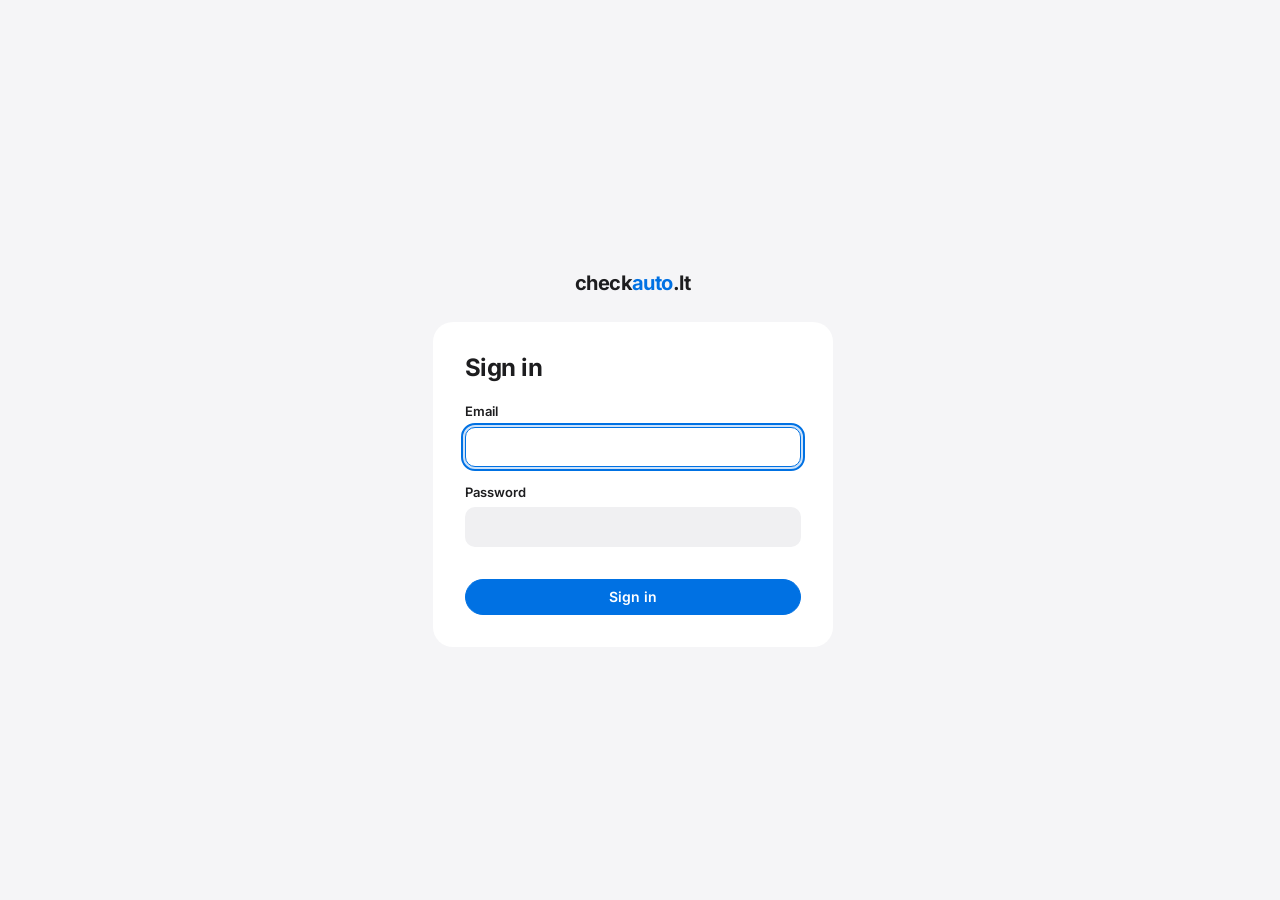
==== commit 3fb6e10d: "Open invoice PDFs from memory instead of a signed link View PDF now gets the PDF file itself from th" ====
--- a/account/index.html
+++ b/account/index.html
@@ -28,6 +28,6 @@
     </div>
   </div>
 
-  <script type="module" src="../js/admin.js?v=20261109-3"></script>
+  <script type="module" src="../js/admin.js?v=20261110-1"></script>
 </body>
 </html>
